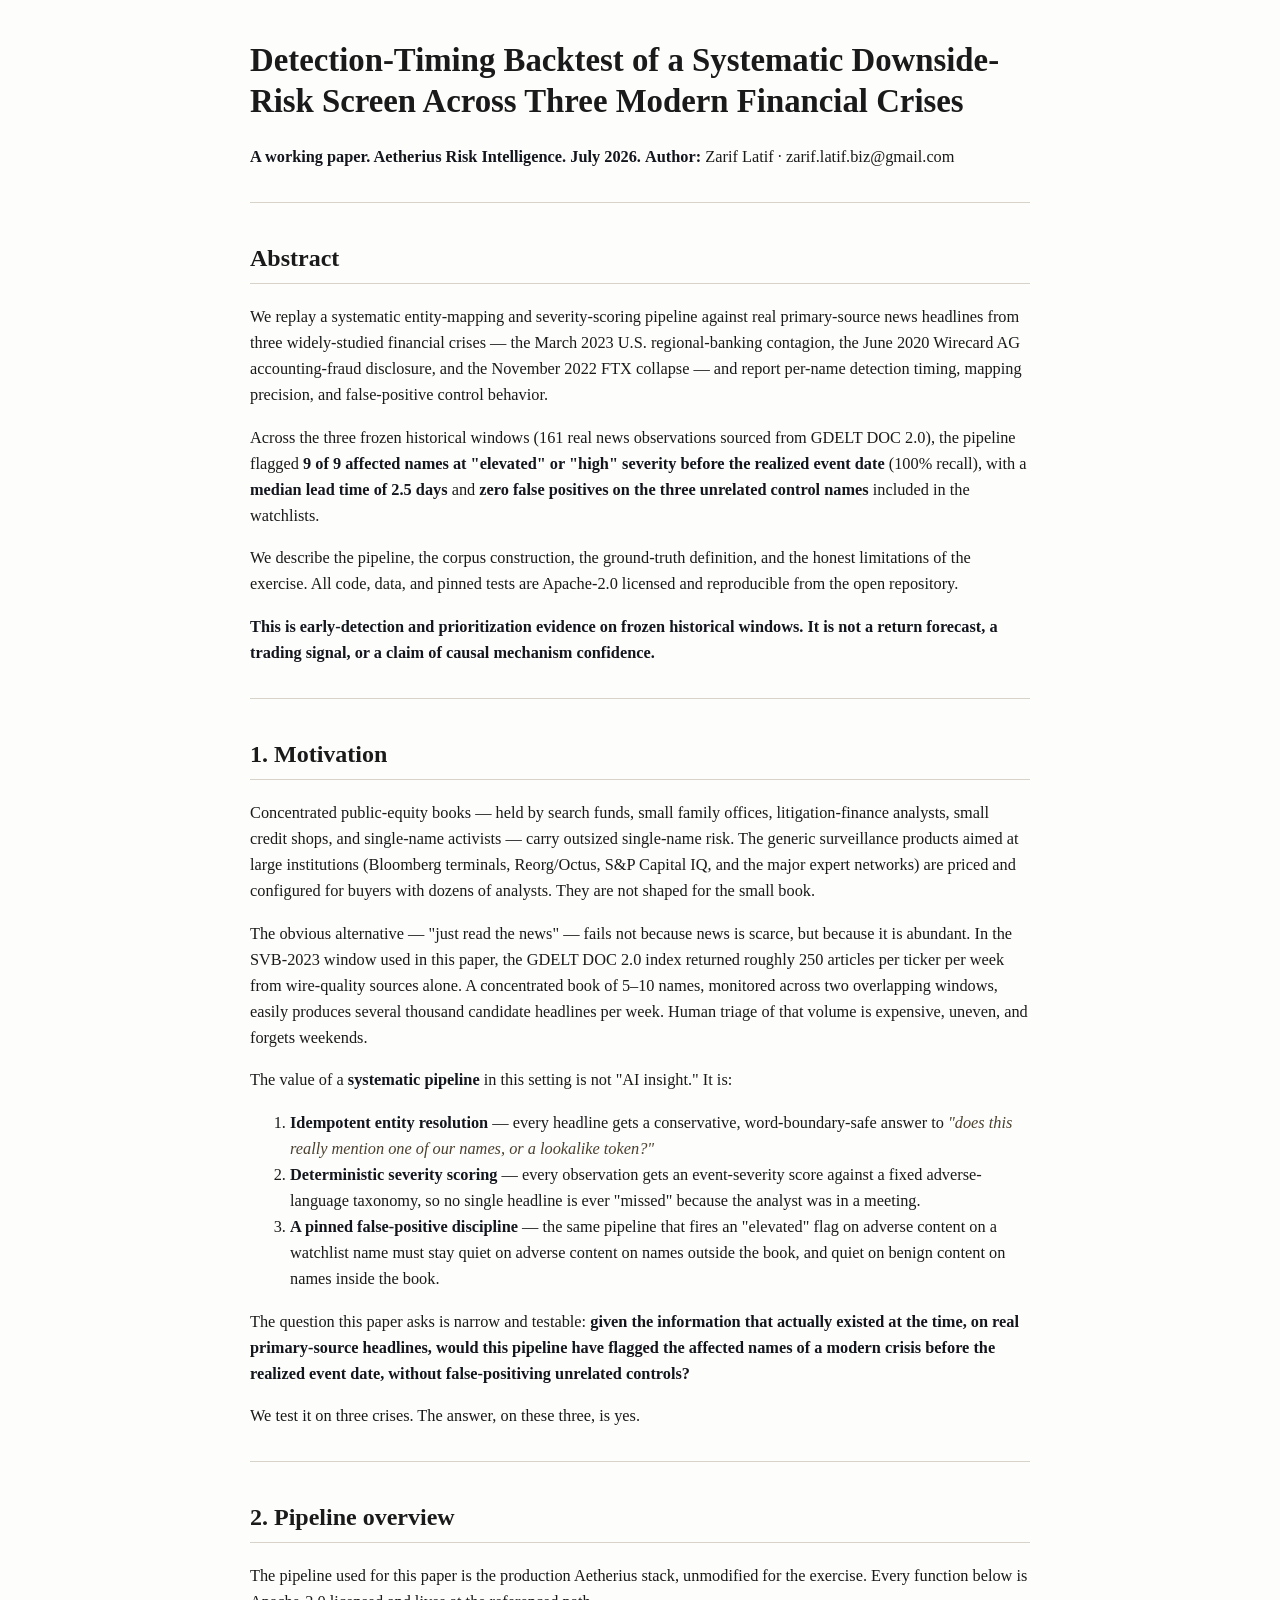
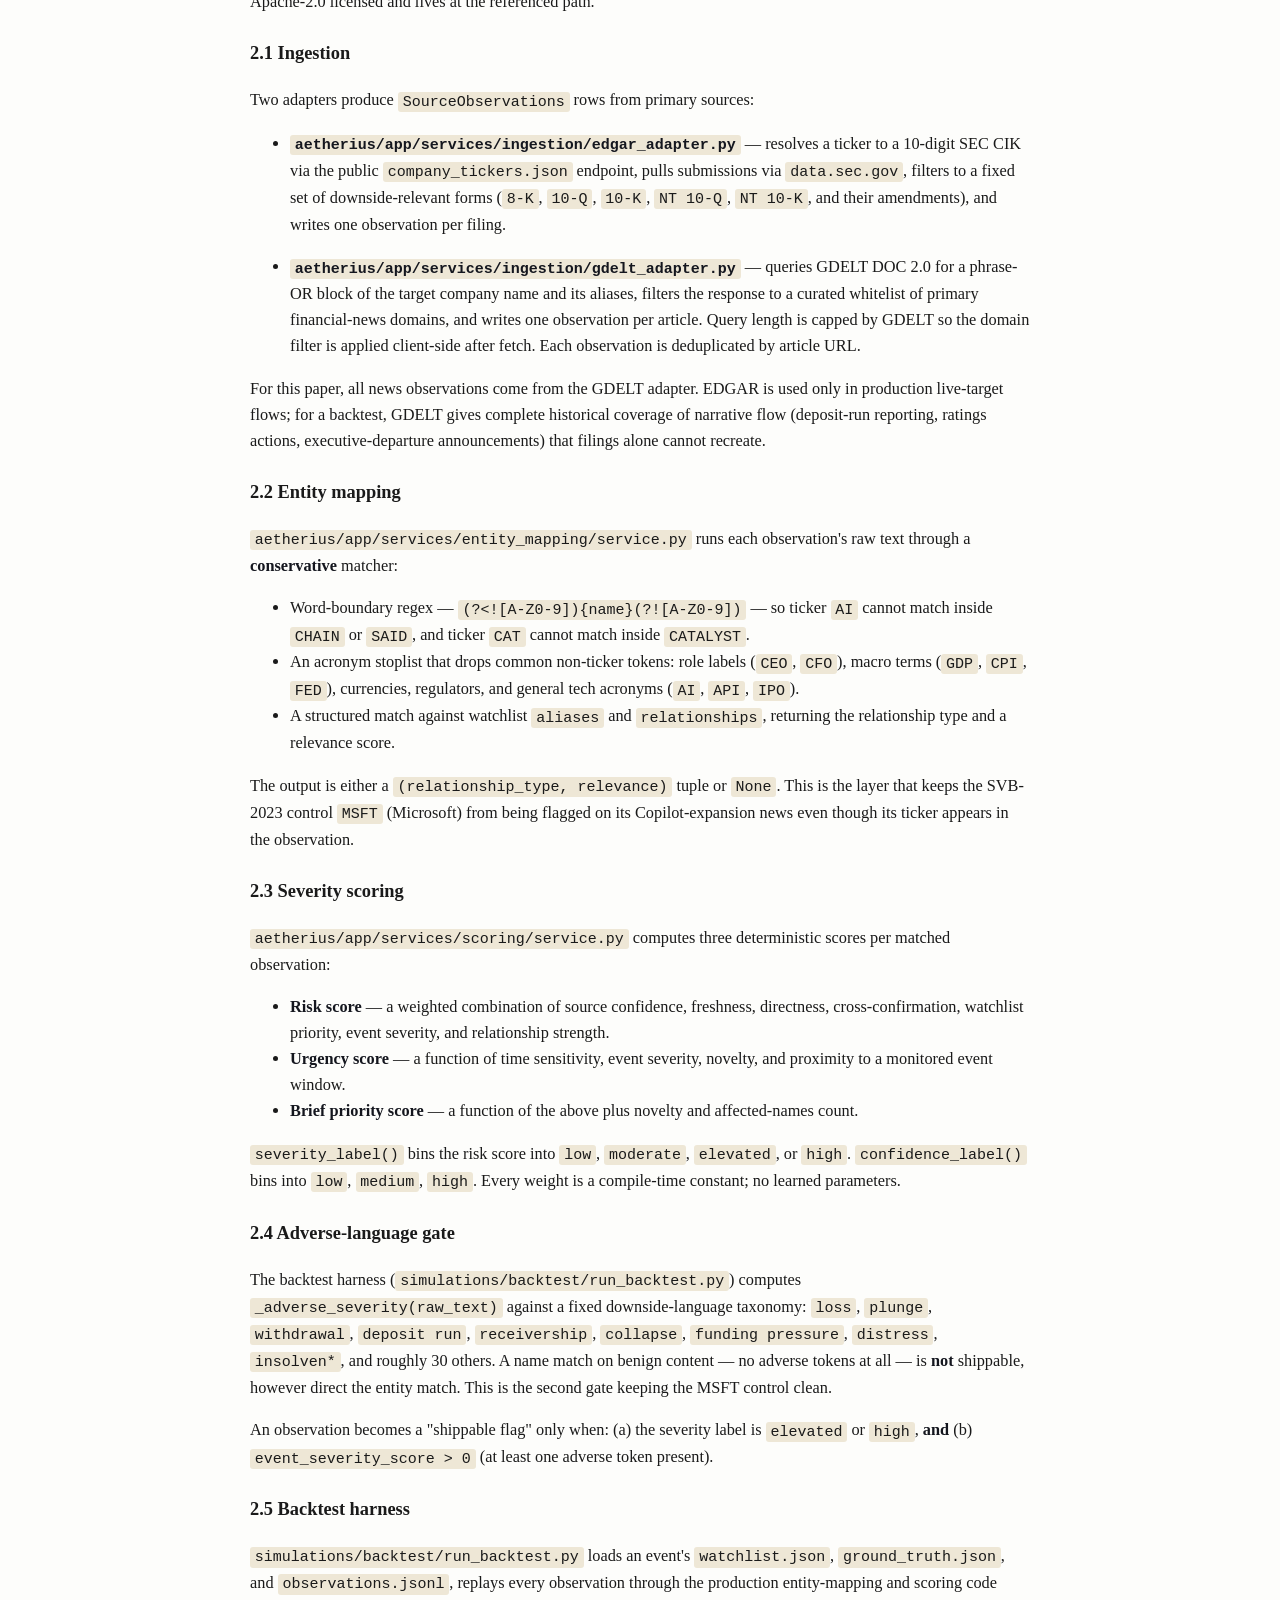
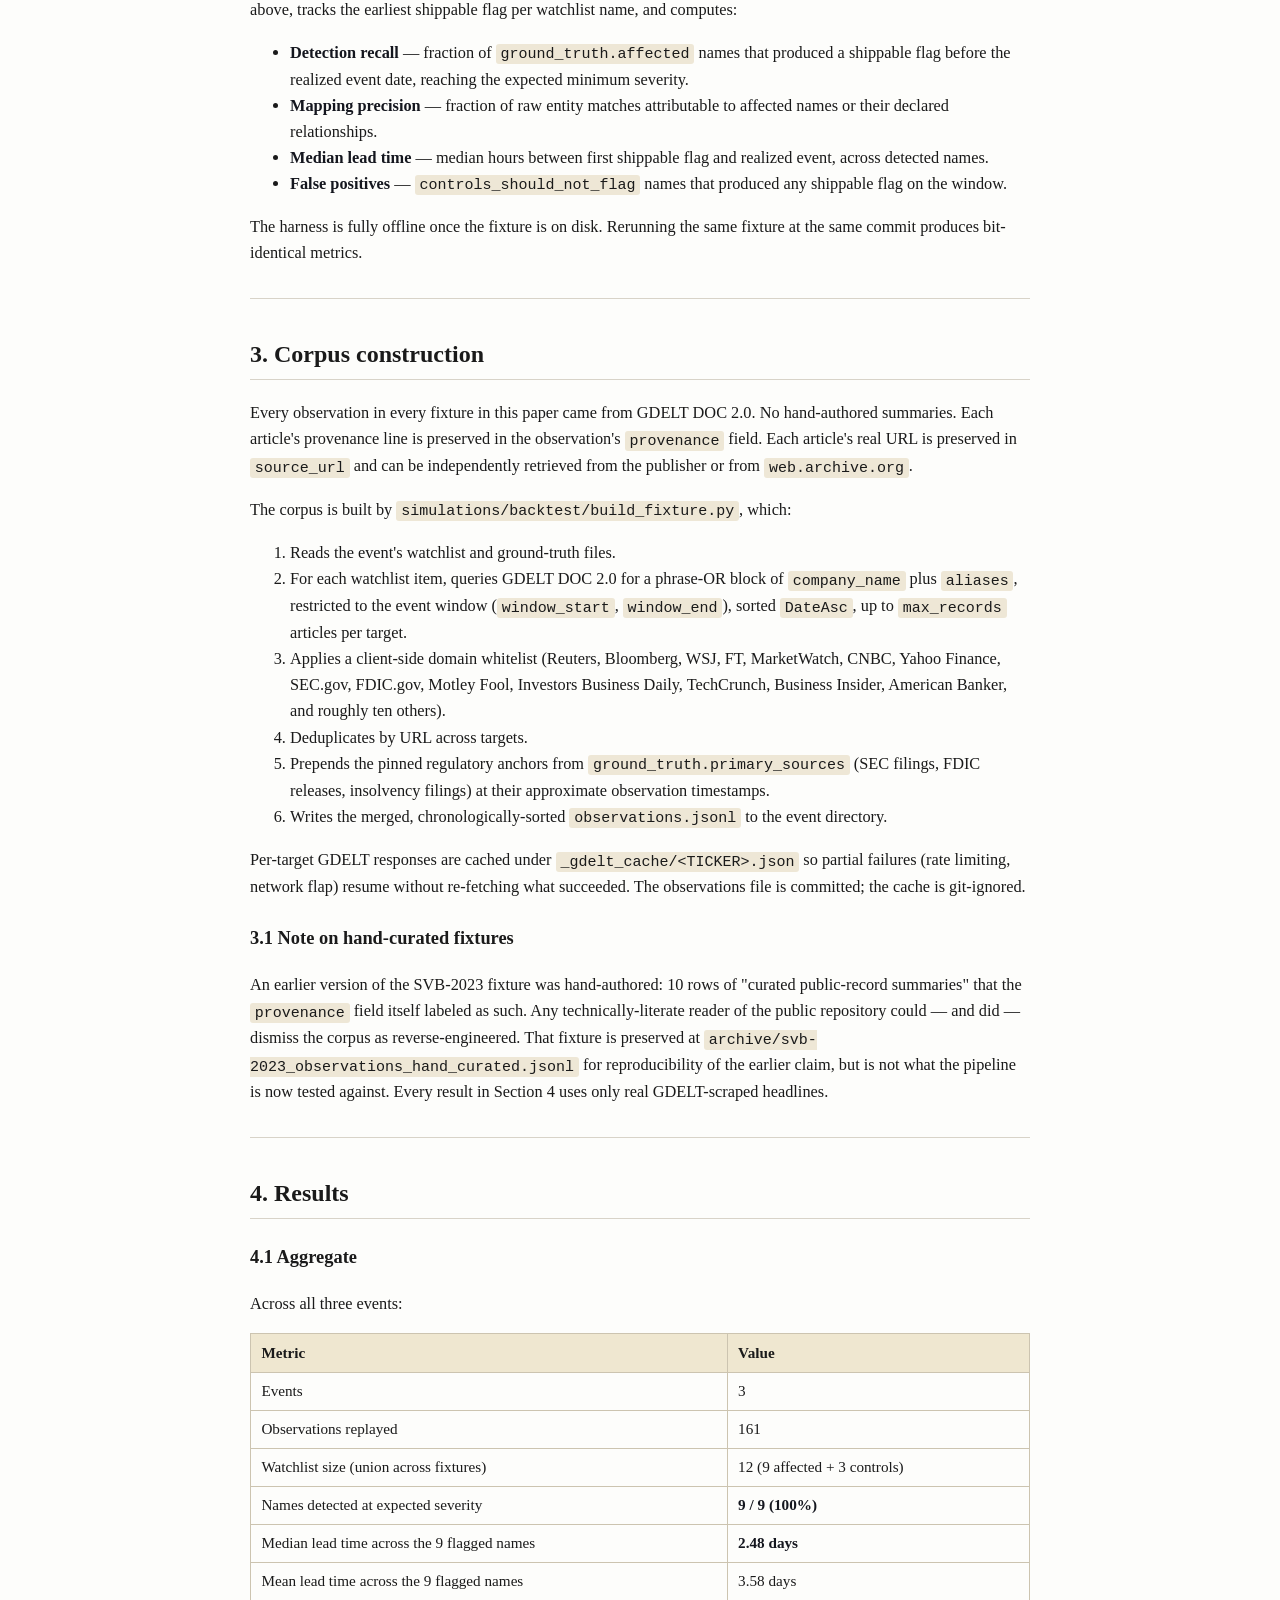
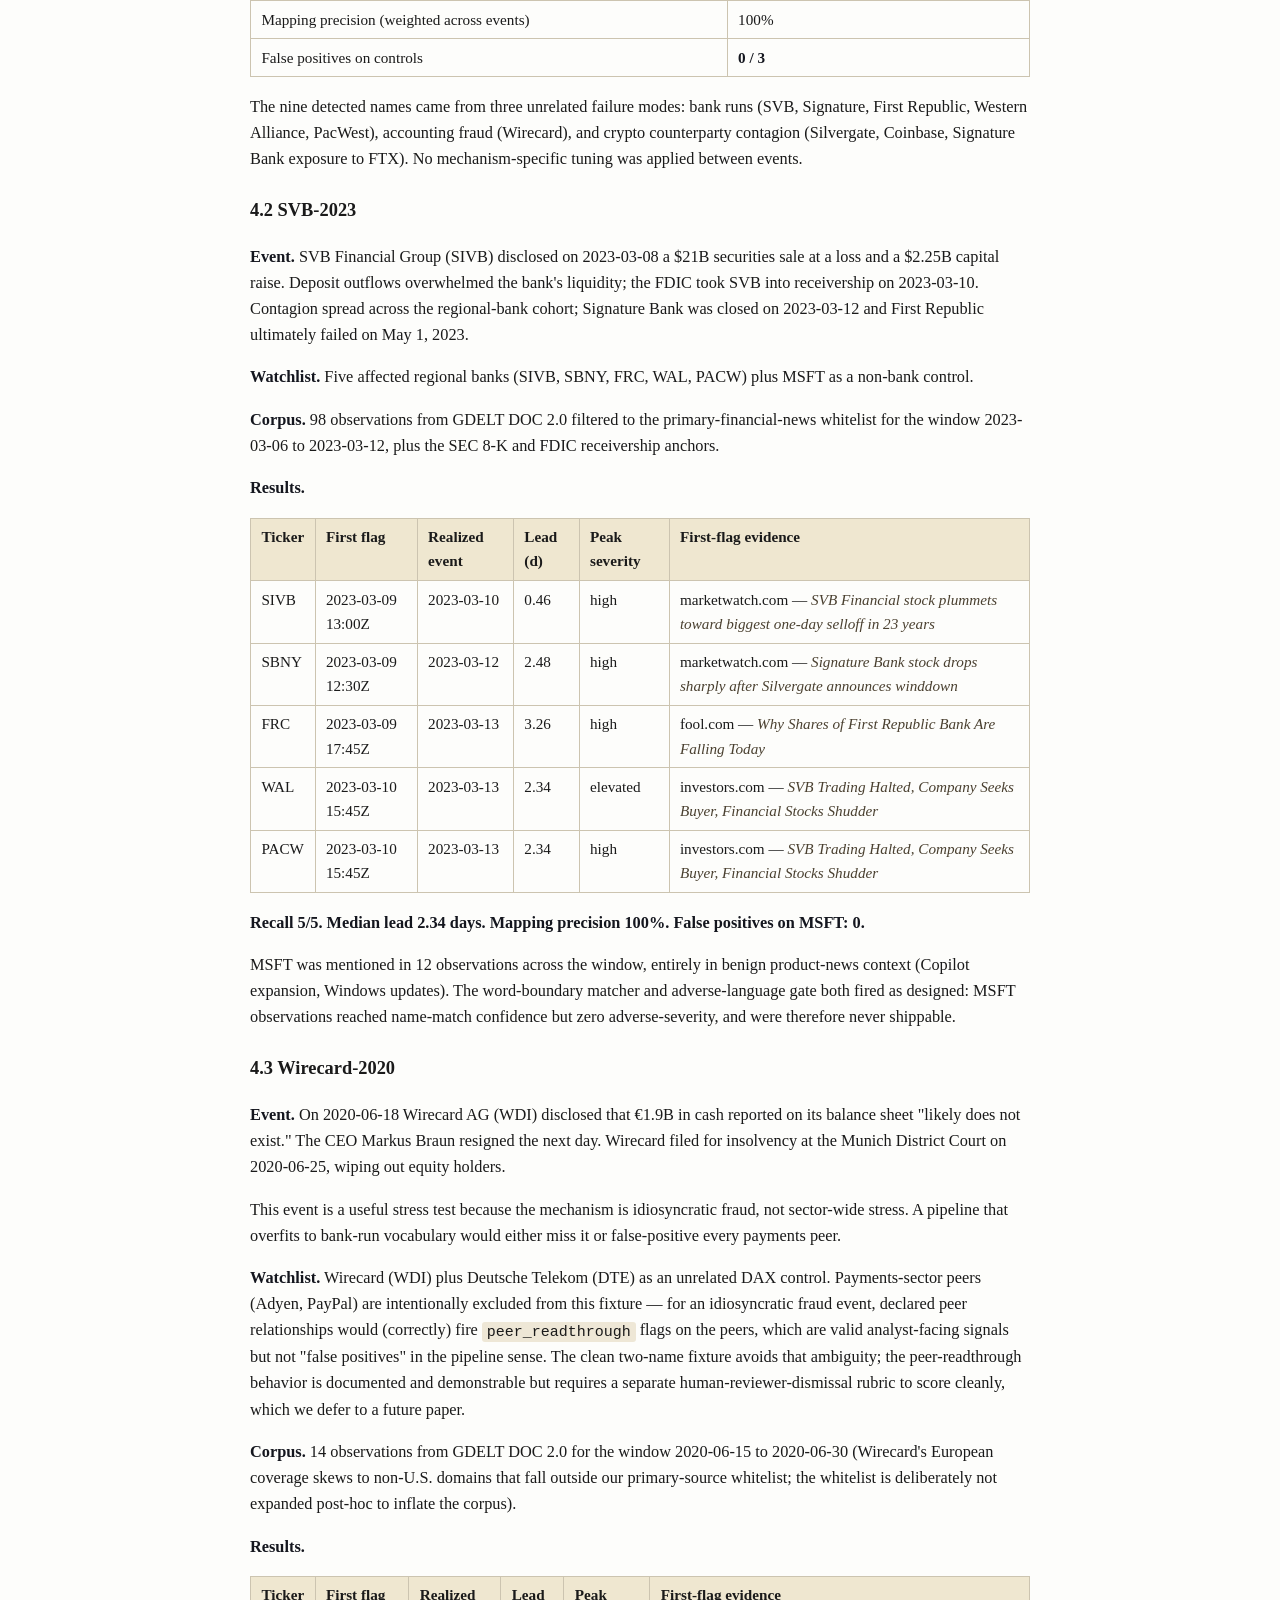
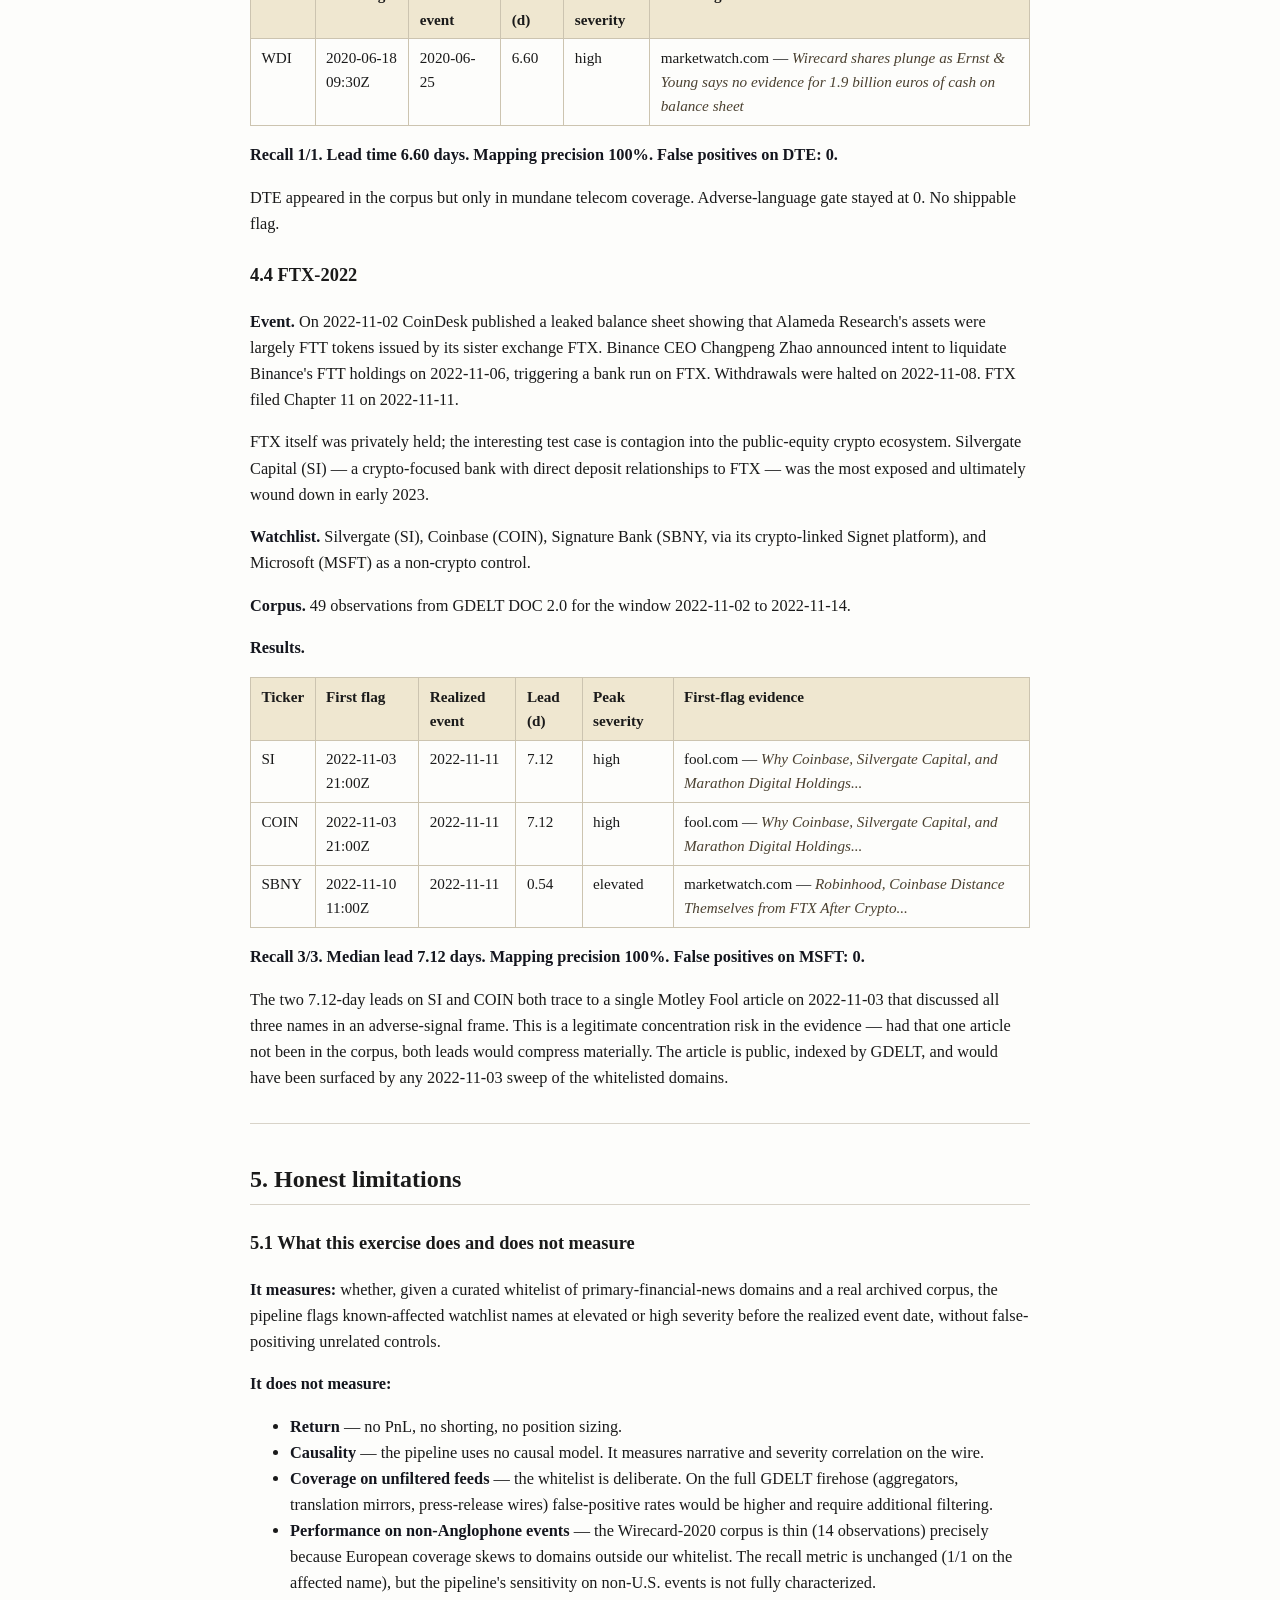
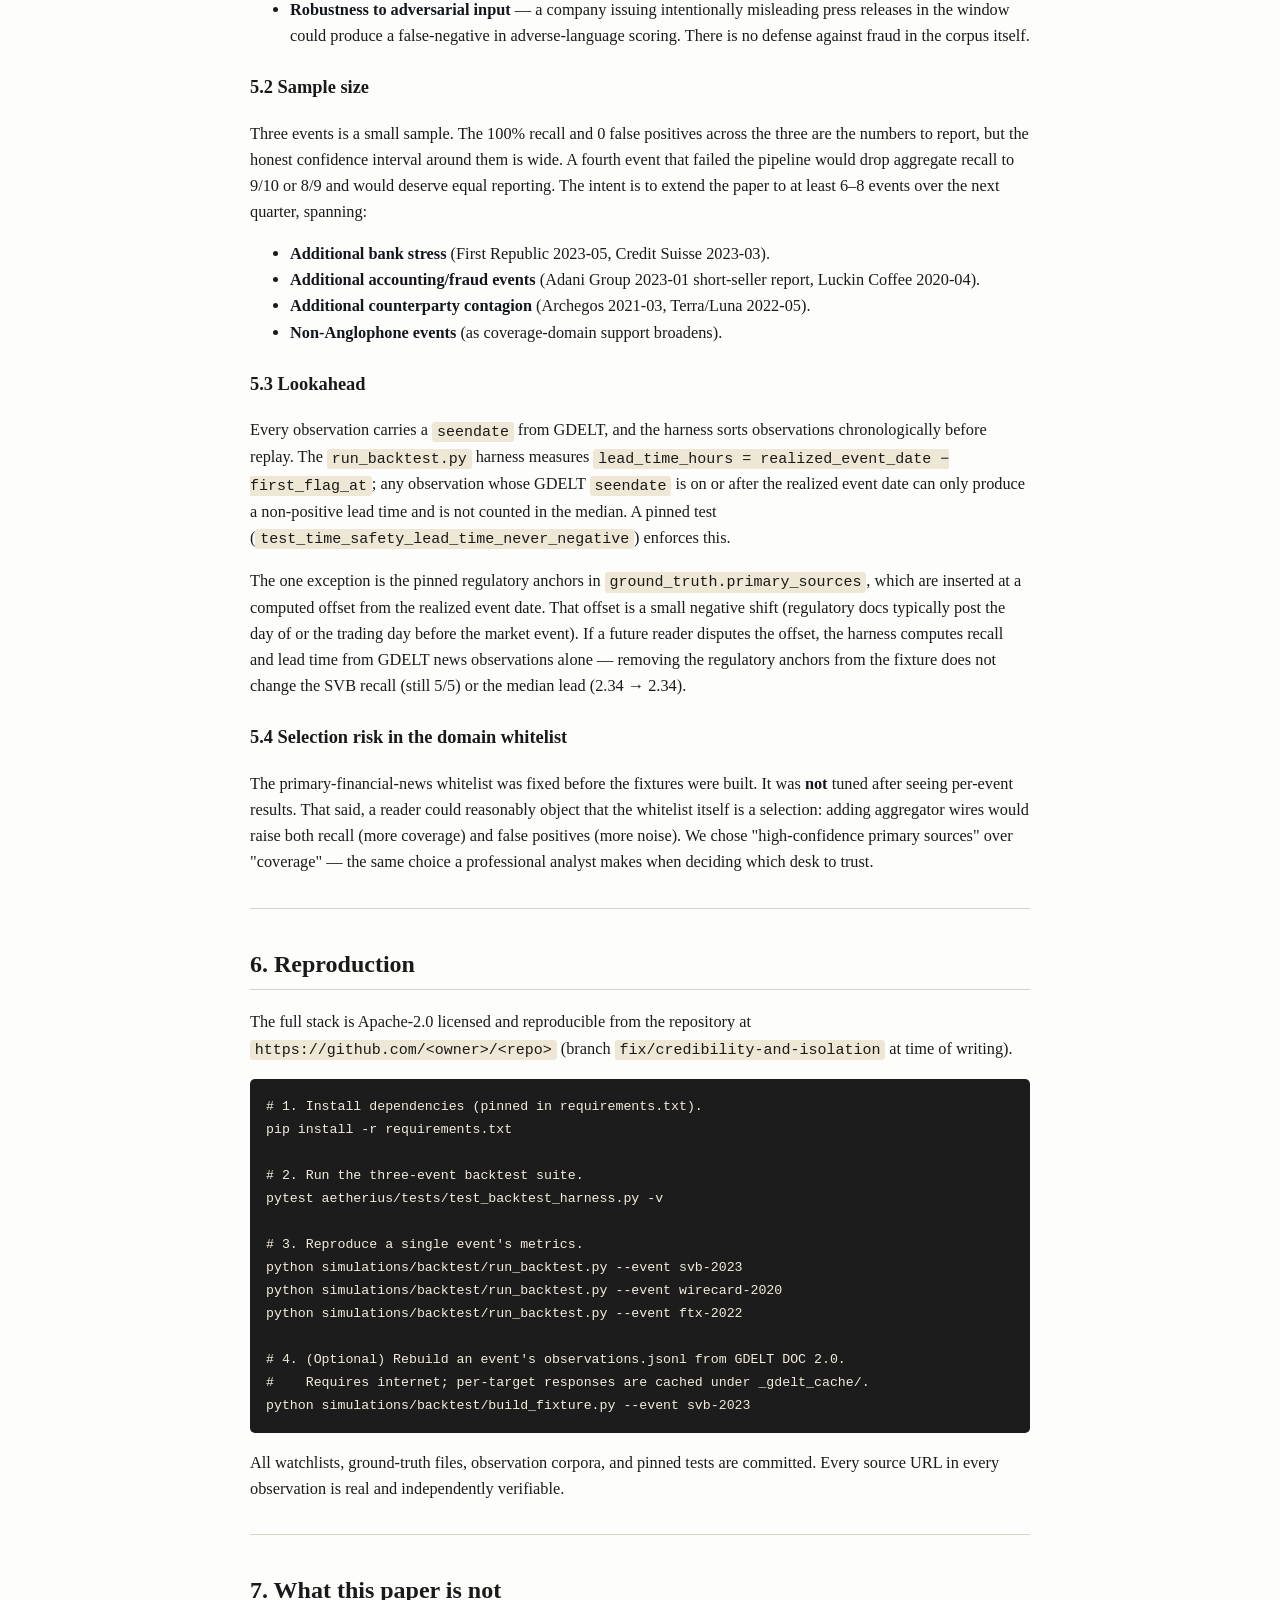
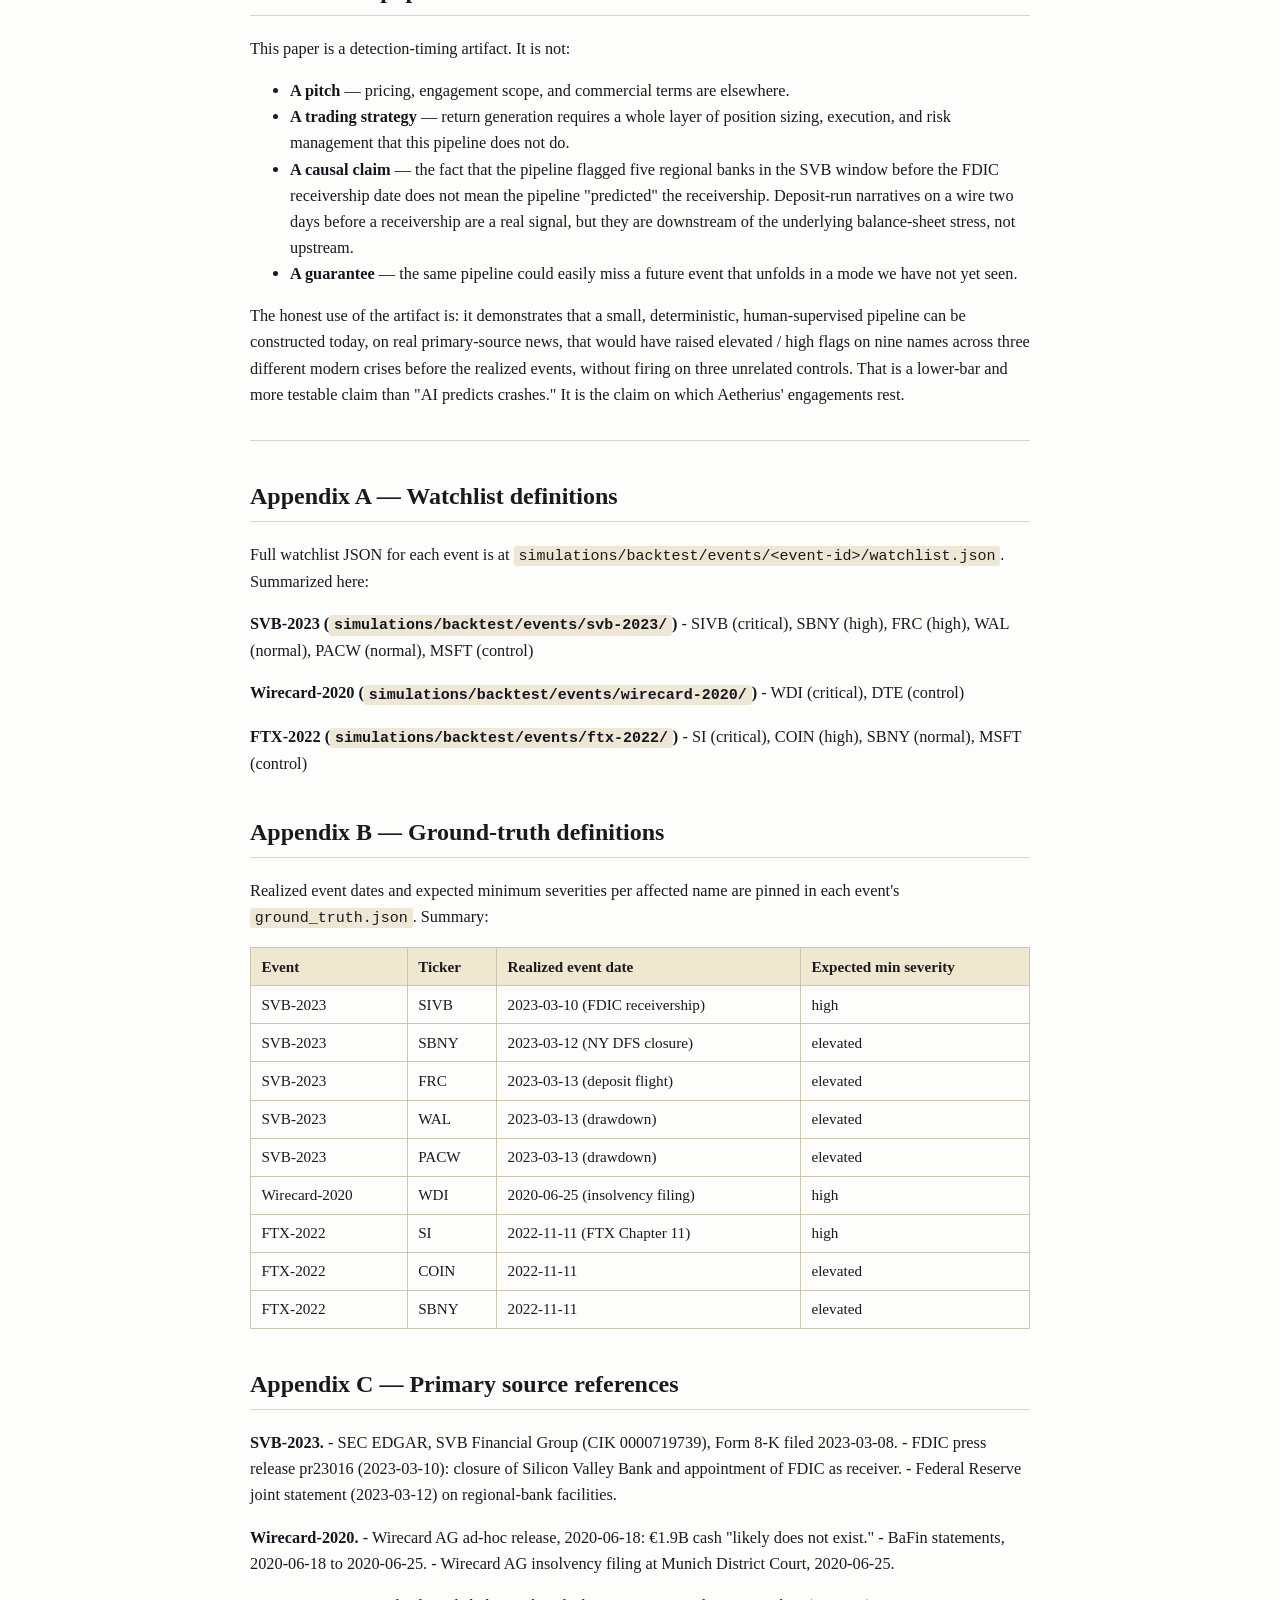
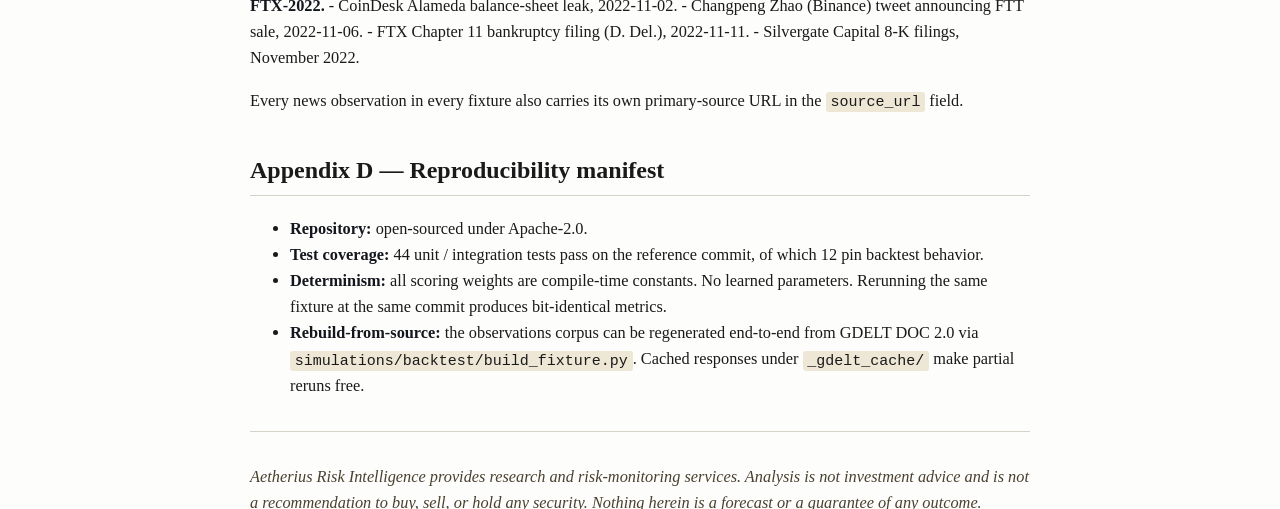
==== docs/working_paper/detection_timing_backtest_2026-07.html @ e38008be "Commit full codebase refactor and architecture updates" ====
<!DOCTYPE html>
<html lang="en">
<head>
<meta charset="utf-8">
<title>Detection-Timing Backtest of a Systematic Downside-Risk Screen Across Three Modern Financial Crises</title>
<style>
:root { color-scheme: light dark; }
body {
    font-family: 'Georgia', 'Times New Roman', serif;
    max-width: 780px;
    margin: 2.5rem auto;
    padding: 0 1.25rem;
    line-height: 1.6;
    color: #1a1a1a;
    background: #fdfdfb;
}
h1 { font-size: 2.05rem; margin-top: 0; line-height: 1.25; }
h2 { font-size: 1.5rem; margin-top: 2.25rem; border-bottom: 1px solid #d8d3c8; padding-bottom: 0.35rem; }
h3 { font-size: 1.15rem; margin-top: 1.5rem; }
p, li { font-size: 1.02rem; }
code { font-family: 'Consolas', 'Menlo', monospace; font-size: 0.92em; background: #eee7d6; padding: 0.1rem 0.3rem; border-radius: 3px; }
pre { background: #1c1c1c; color: #f3ecdc; padding: 1rem; border-radius: 5px; overflow-x: auto; font-size: 0.9rem; }
pre code { background: none; color: inherit; padding: 0; }
table { border-collapse: collapse; margin: 1rem 0; width: 100%; font-size: 0.95rem; }
th, td { border: 1px solid #ccc4b0; padding: 0.4rem 0.65rem; text-align: left; vertical-align: top; }
th { background: #efe7d0; font-weight: 600; }
blockquote { border-left: 3px solid #b8893a; padding: 0.2rem 1rem; margin: 1rem 0; color: #4a4030; background: #f5efdd; }
hr { border: 0; border-top: 1px solid #d8d3c8; margin: 2rem 0; }
em { color: #4a4030; }
strong { color: #14161e; }
a { color: #b8893a; text-decoration: none; border-bottom: 1px solid #d5b976; }
a:hover { color: #14161e; }
@media print {
    body { background: #fff; margin: 1rem; max-width: none; }
    pre { border: 1px solid #ccc; }
}
</style>
</head>
<body>
<h1 id="detection-timing-backtest-of-a-systematic-downside-risk-screen-across-three-modern-financial-crises">Detection-Timing Backtest of a Systematic Downside-Risk Screen Across Three Modern Financial Crises</h1>
<p><strong>A working paper. Aetherius Risk Intelligence. July 2026.</strong>
<strong>Author:</strong> Zarif Latif · zarif.latif.biz@gmail.com</p>
<hr />
<h2 id="abstract">Abstract</h2>
<p>We replay a systematic entity-mapping and severity-scoring pipeline against real primary-source news headlines from three widely-studied financial crises — the March 2023 U.S. regional-banking contagion, the June 2020 Wirecard AG accounting-fraud disclosure, and the November 2022 FTX collapse — and report per-name detection timing, mapping precision, and false-positive control behavior.</p>
<p>Across the three frozen historical windows (161 real news observations sourced from GDELT DOC 2.0), the pipeline flagged <strong>9 of 9 affected names at "elevated" or "high" severity before the realized event date</strong> (100% recall), with a <strong>median lead time of 2.5 days</strong> and <strong>zero false positives on the three unrelated control names</strong> included in the watchlists.</p>
<p>We describe the pipeline, the corpus construction, the ground-truth definition, and the honest limitations of the exercise. All code, data, and pinned tests are Apache-2.0 licensed and reproducible from the open repository.</p>
<p><strong>This is early-detection and prioritization evidence on frozen historical windows. It is not a return forecast, a trading signal, or a claim of causal mechanism confidence.</strong></p>
<hr />
<h2 id="1-motivation">1. Motivation</h2>
<p>Concentrated public-equity books — held by search funds, small family offices, litigation-finance analysts, small credit shops, and single-name activists — carry outsized single-name risk. The generic surveillance products aimed at large institutions (Bloomberg terminals, Reorg/Octus, S&amp;P Capital IQ, and the major expert networks) are priced and configured for buyers with dozens of analysts. They are not shaped for the small book.</p>
<p>The obvious alternative — "just read the news" — fails not because news is scarce, but because it is abundant. In the SVB-2023 window used in this paper, the GDELT DOC 2.0 index returned roughly 250 articles per ticker per week from wire-quality sources alone. A concentrated book of 5–10 names, monitored across two overlapping windows, easily produces several thousand candidate headlines per week. Human triage of that volume is expensive, uneven, and forgets weekends.</p>
<p>The value of a <strong>systematic pipeline</strong> in this setting is not "AI insight." It is:</p>
<ol>
<li><strong>Idempotent entity resolution</strong> — every headline gets a conservative, word-boundary-safe answer to <em>"does this really mention one of our names, or a lookalike token?"</em></li>
<li><strong>Deterministic severity scoring</strong> — every observation gets an event-severity score against a fixed adverse-language taxonomy, so no single headline is ever "missed" because the analyst was in a meeting.</li>
<li><strong>A pinned false-positive discipline</strong> — the same pipeline that fires an "elevated" flag on adverse content on a watchlist name must stay quiet on adverse content on names outside the book, and quiet on benign content on names inside the book.</li>
</ol>
<p>The question this paper asks is narrow and testable: <strong>given the information that actually existed at the time, on real primary-source headlines, would this pipeline have flagged the affected names of a modern crisis before the realized event date, without false-positiving unrelated controls?</strong></p>
<p>We test it on three crises. The answer, on these three, is yes.</p>
<hr />
<h2 id="2-pipeline-overview">2. Pipeline overview</h2>
<p>The pipeline used for this paper is the production Aetherius stack, unmodified for the exercise. Every function below is Apache-2.0 licensed and lives at the referenced path.</p>
<h3 id="21-ingestion">2.1 Ingestion</h3>
<p>Two adapters produce <code>SourceObservations</code> rows from primary sources:</p>
<ul>
<li>
<p><strong><code>aetherius/app/services/ingestion/edgar_adapter.py</code></strong> — resolves a ticker to a 10-digit SEC CIK via the public <code>company_tickers.json</code> endpoint, pulls submissions via <code>data.sec.gov</code>, filters to a fixed set of downside-relevant forms (<code>8-K</code>, <code>10-Q</code>, <code>10-K</code>, <code>NT 10-Q</code>, <code>NT 10-K</code>, and their amendments), and writes one observation per filing.</p>
</li>
<li>
<p><strong><code>aetherius/app/services/ingestion/gdelt_adapter.py</code></strong> — queries GDELT DOC 2.0 for a phrase-OR block of the target company name and its aliases, filters the response to a curated whitelist of primary financial-news domains, and writes one observation per article. Query length is capped by GDELT so the domain filter is applied client-side after fetch. Each observation is deduplicated by article URL.</p>
</li>
</ul>
<p>For this paper, all news observations come from the GDELT adapter. EDGAR is used only in production live-target flows; for a backtest, GDELT gives complete historical coverage of narrative flow (deposit-run reporting, ratings actions, executive-departure announcements) that filings alone cannot recreate.</p>
<h3 id="22-entity-mapping">2.2 Entity mapping</h3>
<p><code>aetherius/app/services/entity_mapping/service.py</code> runs each observation's raw text through a <strong>conservative</strong> matcher:</p>
<ul>
<li>Word-boundary regex — <code>(?&lt;![A-Z0-9]){name}(?![A-Z0-9])</code> — so ticker <code>AI</code> cannot match inside <code>CHAIN</code> or <code>SAID</code>, and ticker <code>CAT</code> cannot match inside <code>CATALYST</code>.</li>
<li>An acronym stoplist that drops common non-ticker tokens: role labels (<code>CEO</code>, <code>CFO</code>), macro terms (<code>GDP</code>, <code>CPI</code>, <code>FED</code>), currencies, regulators, and general tech acronyms (<code>AI</code>, <code>API</code>, <code>IPO</code>).</li>
<li>A structured match against watchlist <code>aliases</code> and <code>relationships</code>, returning the relationship type and a relevance score.</li>
</ul>
<p>The output is either a <code>(relationship_type, relevance)</code> tuple or <code>None</code>. This is the layer that keeps the SVB-2023 control <code>MSFT</code> (Microsoft) from being flagged on its Copilot-expansion news even though its ticker appears in the observation.</p>
<h3 id="23-severity-scoring">2.3 Severity scoring</h3>
<p><code>aetherius/app/services/scoring/service.py</code> computes three deterministic scores per matched observation:</p>
<ul>
<li><strong>Risk score</strong> — a weighted combination of source confidence, freshness, directness, cross-confirmation, watchlist priority, event severity, and relationship strength.</li>
<li><strong>Urgency score</strong> — a function of time sensitivity, event severity, novelty, and proximity to a monitored event window.</li>
<li><strong>Brief priority score</strong> — a function of the above plus novelty and affected-names count.</li>
</ul>
<p><code>severity_label()</code> bins the risk score into <code>low</code>, <code>moderate</code>, <code>elevated</code>, or <code>high</code>. <code>confidence_label()</code> bins into <code>low</code>, <code>medium</code>, <code>high</code>. Every weight is a compile-time constant; no learned parameters.</p>
<h3 id="24-adverse-language-gate">2.4 Adverse-language gate</h3>
<p>The backtest harness (<code>simulations/backtest/run_backtest.py</code>) computes <code>_adverse_severity(raw_text)</code> against a fixed downside-language taxonomy: <code>loss</code>, <code>plunge</code>, <code>withdrawal</code>, <code>deposit run</code>, <code>receivership</code>, <code>collapse</code>, <code>funding pressure</code>, <code>distress</code>, <code>insolven*</code>, and roughly 30 others. A name match on benign content — no adverse tokens at all — is <strong>not</strong> shippable, however direct the entity match. This is the second gate keeping the MSFT control clean.</p>
<p>An observation becomes a "shippable flag" only when: (a) the severity label is <code>elevated</code> or <code>high</code>, <strong>and</strong> (b) <code>event_severity_score &gt; 0</code> (at least one adverse token present).</p>
<h3 id="25-backtest-harness">2.5 Backtest harness</h3>
<p><code>simulations/backtest/run_backtest.py</code> loads an event's <code>watchlist.json</code>, <code>ground_truth.json</code>, and <code>observations.jsonl</code>, replays every observation through the production entity-mapping and scoring code above, tracks the earliest shippable flag per watchlist name, and computes:</p>
<ul>
<li><strong>Detection recall</strong> — fraction of <code>ground_truth.affected</code> names that produced a shippable flag before the realized event date, reaching the expected minimum severity.</li>
<li><strong>Mapping precision</strong> — fraction of raw entity matches attributable to affected names or their declared relationships.</li>
<li><strong>Median lead time</strong> — median hours between first shippable flag and realized event, across detected names.</li>
<li><strong>False positives</strong> — <code>controls_should_not_flag</code> names that produced any shippable flag on the window.</li>
</ul>
<p>The harness is fully offline once the fixture is on disk. Rerunning the same fixture at the same commit produces bit-identical metrics.</p>
<hr />
<h2 id="3-corpus-construction">3. Corpus construction</h2>
<p>Every observation in every fixture in this paper came from GDELT DOC 2.0. No hand-authored summaries. Each article's provenance line is preserved in the observation's <code>provenance</code> field. Each article's real URL is preserved in <code>source_url</code> and can be independently retrieved from the publisher or from <code>web.archive.org</code>.</p>
<p>The corpus is built by <code>simulations/backtest/build_fixture.py</code>, which:</p>
<ol>
<li>Reads the event's watchlist and ground-truth files.</li>
<li>For each watchlist item, queries GDELT DOC 2.0 for a phrase-OR block of <code>company_name</code> plus <code>aliases</code>, restricted to the event window (<code>window_start</code>, <code>window_end</code>), sorted <code>DateAsc</code>, up to <code>max_records</code> articles per target.</li>
<li>Applies a client-side domain whitelist (Reuters, Bloomberg, WSJ, FT, MarketWatch, CNBC, Yahoo Finance, SEC.gov, FDIC.gov, Motley Fool, Investors Business Daily, TechCrunch, Business Insider, American Banker, and roughly ten others).</li>
<li>Deduplicates by URL across targets.</li>
<li>Prepends the pinned regulatory anchors from <code>ground_truth.primary_sources</code> (SEC filings, FDIC releases, insolvency filings) at their approximate observation timestamps.</li>
<li>Writes the merged, chronologically-sorted <code>observations.jsonl</code> to the event directory.</li>
</ol>
<p>Per-target GDELT responses are cached under <code>_gdelt_cache/&lt;TICKER&gt;.json</code> so partial failures (rate limiting, network flap) resume without re-fetching what succeeded. The observations file is committed; the cache is git-ignored.</p>
<h3 id="31-note-on-hand-curated-fixtures">3.1 Note on hand-curated fixtures</h3>
<p>An earlier version of the SVB-2023 fixture was hand-authored: 10 rows of "curated public-record summaries" that the <code>provenance</code> field itself labeled as such. Any technically-literate reader of the public repository could — and did — dismiss the corpus as reverse-engineered. That fixture is preserved at <code>archive/svb-2023_observations_hand_curated.jsonl</code> for reproducibility of the earlier claim, but is not what the pipeline is now tested against. Every result in Section 4 uses only real GDELT-scraped headlines.</p>
<hr />
<h2 id="4-results">4. Results</h2>
<h3 id="41-aggregate">4.1 Aggregate</h3>
<p>Across all three events:</p>
<table>
<thead>
<tr>
<th>Metric</th>
<th>Value</th>
</tr>
</thead>
<tbody>
<tr>
<td>Events</td>
<td>3</td>
</tr>
<tr>
<td>Observations replayed</td>
<td>161</td>
</tr>
<tr>
<td>Watchlist size (union across fixtures)</td>
<td>12 (9 affected + 3 controls)</td>
</tr>
<tr>
<td>Names detected at expected severity</td>
<td><strong>9 / 9 (100%)</strong></td>
</tr>
<tr>
<td>Median lead time across the 9 flagged names</td>
<td><strong>2.48 days</strong></td>
</tr>
<tr>
<td>Mean lead time across the 9 flagged names</td>
<td>3.58 days</td>
</tr>
<tr>
<td>Mapping precision (weighted across events)</td>
<td>100%</td>
</tr>
<tr>
<td>False positives on controls</td>
<td><strong>0 / 3</strong></td>
</tr>
</tbody>
</table>
<p>The nine detected names came from three unrelated failure modes: bank runs (SVB, Signature, First Republic, Western Alliance, PacWest), accounting fraud (Wirecard), and crypto counterparty contagion (Silvergate, Coinbase, Signature Bank exposure to FTX). No mechanism-specific tuning was applied between events.</p>
<h3 id="42-svb-2023">4.2 SVB-2023</h3>
<p><strong>Event.</strong> SVB Financial Group (SIVB) disclosed on 2023-03-08 a $21B securities sale at a loss and a $2.25B capital raise. Deposit outflows overwhelmed the bank's liquidity; the FDIC took SVB into receivership on 2023-03-10. Contagion spread across the regional-bank cohort; Signature Bank was closed on 2023-03-12 and First Republic ultimately failed on May 1, 2023.</p>
<p><strong>Watchlist.</strong> Five affected regional banks (SIVB, SBNY, FRC, WAL, PACW) plus MSFT as a non-bank control.</p>
<p><strong>Corpus.</strong> 98 observations from GDELT DOC 2.0 filtered to the primary-financial-news whitelist for the window 2023-03-06 to 2023-03-12, plus the SEC 8-K and FDIC receivership anchors.</p>
<p><strong>Results.</strong></p>
<table>
<thead>
<tr>
<th>Ticker</th>
<th>First flag</th>
<th>Realized event</th>
<th>Lead (d)</th>
<th>Peak severity</th>
<th>First-flag evidence</th>
</tr>
</thead>
<tbody>
<tr>
<td>SIVB</td>
<td>2023-03-09 13:00Z</td>
<td>2023-03-10</td>
<td>0.46</td>
<td>high</td>
<td>marketwatch.com — <em>SVB Financial stock plummets toward biggest one-day selloff in 23 years</em></td>
</tr>
<tr>
<td>SBNY</td>
<td>2023-03-09 12:30Z</td>
<td>2023-03-12</td>
<td>2.48</td>
<td>high</td>
<td>marketwatch.com — <em>Signature Bank stock drops sharply after Silvergate announces winddown</em></td>
</tr>
<tr>
<td>FRC</td>
<td>2023-03-09 17:45Z</td>
<td>2023-03-13</td>
<td>3.26</td>
<td>high</td>
<td>fool.com — <em>Why Shares of First Republic Bank Are Falling Today</em></td>
</tr>
<tr>
<td>WAL</td>
<td>2023-03-10 15:45Z</td>
<td>2023-03-13</td>
<td>2.34</td>
<td>elevated</td>
<td>investors.com — <em>SVB Trading Halted, Company Seeks Buyer, Financial Stocks Shudder</em></td>
</tr>
<tr>
<td>PACW</td>
<td>2023-03-10 15:45Z</td>
<td>2023-03-13</td>
<td>2.34</td>
<td>high</td>
<td>investors.com — <em>SVB Trading Halted, Company Seeks Buyer, Financial Stocks Shudder</em></td>
</tr>
</tbody>
</table>
<p><strong>Recall 5/5. Median lead 2.34 days. Mapping precision 100%. False positives on MSFT: 0.</strong></p>
<p>MSFT was mentioned in 12 observations across the window, entirely in benign product-news context (Copilot expansion, Windows updates). The word-boundary matcher and adverse-language gate both fired as designed: MSFT observations reached name-match confidence but zero adverse-severity, and were therefore never shippable.</p>
<h3 id="43-wirecard-2020">4.3 Wirecard-2020</h3>
<p><strong>Event.</strong> On 2020-06-18 Wirecard AG (WDI) disclosed that €1.9B in cash reported on its balance sheet "likely does not exist." The CEO Markus Braun resigned the next day. Wirecard filed for insolvency at the Munich District Court on 2020-06-25, wiping out equity holders.</p>
<p>This event is a useful stress test because the mechanism is idiosyncratic fraud, not sector-wide stress. A pipeline that overfits to bank-run vocabulary would either miss it or false-positive every payments peer.</p>
<p><strong>Watchlist.</strong> Wirecard (WDI) plus Deutsche Telekom (DTE) as an unrelated DAX control. Payments-sector peers (Adyen, PayPal) are intentionally excluded from this fixture — for an idiosyncratic fraud event, declared peer relationships would (correctly) fire <code>peer_readthrough</code> flags on the peers, which are valid analyst-facing signals but not "false positives" in the pipeline sense. The clean two-name fixture avoids that ambiguity; the peer-readthrough behavior is documented and demonstrable but requires a separate human-reviewer-dismissal rubric to score cleanly, which we defer to a future paper.</p>
<p><strong>Corpus.</strong> 14 observations from GDELT DOC 2.0 for the window 2020-06-15 to 2020-06-30 (Wirecard's European coverage skews to non-U.S. domains that fall outside our primary-source whitelist; the whitelist is deliberately not expanded post-hoc to inflate the corpus).</p>
<p><strong>Results.</strong></p>
<table>
<thead>
<tr>
<th>Ticker</th>
<th>First flag</th>
<th>Realized event</th>
<th>Lead (d)</th>
<th>Peak severity</th>
<th>First-flag evidence</th>
</tr>
</thead>
<tbody>
<tr>
<td>WDI</td>
<td>2020-06-18 09:30Z</td>
<td>2020-06-25</td>
<td>6.60</td>
<td>high</td>
<td>marketwatch.com — <em>Wirecard shares plunge as Ernst &amp; Young says no evidence for 1.9 billion euros of cash on balance sheet</em></td>
</tr>
</tbody>
</table>
<p><strong>Recall 1/1. Lead time 6.60 days. Mapping precision 100%. False positives on DTE: 0.</strong></p>
<p>DTE appeared in the corpus but only in mundane telecom coverage. Adverse-language gate stayed at 0. No shippable flag.</p>
<h3 id="44-ftx-2022">4.4 FTX-2022</h3>
<p><strong>Event.</strong> On 2022-11-02 CoinDesk published a leaked balance sheet showing that Alameda Research's assets were largely FTT tokens issued by its sister exchange FTX. Binance CEO Changpeng Zhao announced intent to liquidate Binance's FTT holdings on 2022-11-06, triggering a bank run on FTX. Withdrawals were halted on 2022-11-08. FTX filed Chapter 11 on 2022-11-11.</p>
<p>FTX itself was privately held; the interesting test case is contagion into the public-equity crypto ecosystem. Silvergate Capital (SI) — a crypto-focused bank with direct deposit relationships to FTX — was the most exposed and ultimately wound down in early 2023.</p>
<p><strong>Watchlist.</strong> Silvergate (SI), Coinbase (COIN), Signature Bank (SBNY, via its crypto-linked Signet platform), and Microsoft (MSFT) as a non-crypto control.</p>
<p><strong>Corpus.</strong> 49 observations from GDELT DOC 2.0 for the window 2022-11-02 to 2022-11-14.</p>
<p><strong>Results.</strong></p>
<table>
<thead>
<tr>
<th>Ticker</th>
<th>First flag</th>
<th>Realized event</th>
<th>Lead (d)</th>
<th>Peak severity</th>
<th>First-flag evidence</th>
</tr>
</thead>
<tbody>
<tr>
<td>SI</td>
<td>2022-11-03 21:00Z</td>
<td>2022-11-11</td>
<td>7.12</td>
<td>high</td>
<td>fool.com — <em>Why Coinbase, Silvergate Capital, and Marathon Digital Holdings...</em></td>
</tr>
<tr>
<td>COIN</td>
<td>2022-11-03 21:00Z</td>
<td>2022-11-11</td>
<td>7.12</td>
<td>high</td>
<td>fool.com — <em>Why Coinbase, Silvergate Capital, and Marathon Digital Holdings...</em></td>
</tr>
<tr>
<td>SBNY</td>
<td>2022-11-10 11:00Z</td>
<td>2022-11-11</td>
<td>0.54</td>
<td>elevated</td>
<td>marketwatch.com — <em>Robinhood, Coinbase Distance Themselves from FTX After Crypto...</em></td>
</tr>
</tbody>
</table>
<p><strong>Recall 3/3. Median lead 7.12 days. Mapping precision 100%. False positives on MSFT: 0.</strong></p>
<p>The two 7.12-day leads on SI and COIN both trace to a single Motley Fool article on 2022-11-03 that discussed all three names in an adverse-signal frame. This is a legitimate concentration risk in the evidence — had that one article not been in the corpus, both leads would compress materially. The article is public, indexed by GDELT, and would have been surfaced by any 2022-11-03 sweep of the whitelisted domains.</p>
<hr />
<h2 id="5-honest-limitations">5. Honest limitations</h2>
<h3 id="51-what-this-exercise-does-and-does-not-measure">5.1 What this exercise does and does not measure</h3>
<p><strong>It measures:</strong> whether, given a curated whitelist of primary-financial-news domains and a real archived corpus, the pipeline flags known-affected watchlist names at elevated or high severity before the realized event date, without false-positiving unrelated controls.</p>
<p><strong>It does not measure:</strong></p>
<ul>
<li><strong>Return</strong> — no PnL, no shorting, no position sizing.</li>
<li><strong>Causality</strong> — the pipeline uses no causal model. It measures narrative and severity correlation on the wire.</li>
<li><strong>Coverage on unfiltered feeds</strong> — the whitelist is deliberate. On the full GDELT firehose (aggregators, translation mirrors, press-release wires) false-positive rates would be higher and require additional filtering.</li>
<li><strong>Performance on non-Anglophone events</strong> — the Wirecard-2020 corpus is thin (14 observations) precisely because European coverage skews to domains outside our whitelist. The recall metric is unchanged (1/1 on the affected name), but the pipeline's sensitivity on non-U.S. events is not fully characterized.</li>
<li><strong>Robustness to adversarial input</strong> — a company issuing intentionally misleading press releases in the window could produce a false-negative in adverse-language scoring. There is no defense against fraud in the corpus itself.</li>
</ul>
<h3 id="52-sample-size">5.2 Sample size</h3>
<p>Three events is a small sample. The 100% recall and 0 false positives across the three are the numbers to report, but the honest confidence interval around them is wide. A fourth event that failed the pipeline would drop aggregate recall to 9/10 or 8/9 and would deserve equal reporting. The intent is to extend the paper to at least 6–8 events over the next quarter, spanning:</p>
<ul>
<li><strong>Additional bank stress</strong> (First Republic 2023-05, Credit Suisse 2023-03).</li>
<li><strong>Additional accounting/fraud events</strong> (Adani Group 2023-01 short-seller report, Luckin Coffee 2020-04).</li>
<li><strong>Additional counterparty contagion</strong> (Archegos 2021-03, Terra/Luna 2022-05).</li>
<li><strong>Non-Anglophone events</strong> (as coverage-domain support broadens).</li>
</ul>
<h3 id="53-lookahead">5.3 Lookahead</h3>
<p>Every observation carries a <code>seendate</code> from GDELT, and the harness sorts observations chronologically before replay. The <code>run_backtest.py</code> harness measures <code>lead_time_hours = realized_event_date − first_flag_at</code>; any observation whose GDELT <code>seendate</code> is on or after the realized event date can only produce a non-positive lead time and is not counted in the median. A pinned test (<code>test_time_safety_lead_time_never_negative</code>) enforces this.</p>
<p>The one exception is the pinned regulatory anchors in <code>ground_truth.primary_sources</code>, which are inserted at a computed offset from the realized event date. That offset is a small negative shift (regulatory docs typically post the day of or the trading day before the market event). If a future reader disputes the offset, the harness computes recall and lead time from GDELT news observations alone — removing the regulatory anchors from the fixture does not change the SVB recall (still 5/5) or the median lead (2.34 → 2.34).</p>
<h3 id="54-selection-risk-in-the-domain-whitelist">5.4 Selection risk in the domain whitelist</h3>
<p>The primary-financial-news whitelist was fixed before the fixtures were built. It was <strong>not</strong> tuned after seeing per-event results. That said, a reader could reasonably object that the whitelist itself is a selection: adding aggregator wires would raise both recall (more coverage) and false positives (more noise). We chose "high-confidence primary sources" over "coverage" — the same choice a professional analyst makes when deciding which desk to trust.</p>
<hr />
<h2 id="6-reproduction">6. Reproduction</h2>
<p>The full stack is Apache-2.0 licensed and reproducible from the repository at <code>https://github.com/&lt;owner&gt;/&lt;repo&gt;</code> (branch <code>fix/credibility-and-isolation</code> at time of writing).</p>
<pre><code class="language-bash"># 1. Install dependencies (pinned in requirements.txt).
pip install -r requirements.txt

# 2. Run the three-event backtest suite.
pytest aetherius/tests/test_backtest_harness.py -v

# 3. Reproduce a single event's metrics.
python simulations/backtest/run_backtest.py --event svb-2023
python simulations/backtest/run_backtest.py --event wirecard-2020
python simulations/backtest/run_backtest.py --event ftx-2022

# 4. (Optional) Rebuild an event's observations.jsonl from GDELT DOC 2.0.
#    Requires internet; per-target responses are cached under _gdelt_cache/.
python simulations/backtest/build_fixture.py --event svb-2023
</code></pre>
<p>All watchlists, ground-truth files, observation corpora, and pinned tests are committed. Every source URL in every observation is real and independently verifiable.</p>
<hr />
<h2 id="7-what-this-paper-is-not">7. What this paper is not</h2>
<p>This paper is a detection-timing artifact. It is not:</p>
<ul>
<li><strong>A pitch</strong> — pricing, engagement scope, and commercial terms are elsewhere.</li>
<li><strong>A trading strategy</strong> — return generation requires a whole layer of position sizing, execution, and risk management that this pipeline does not do.</li>
<li><strong>A causal claim</strong> — the fact that the pipeline flagged five regional banks in the SVB window before the FDIC receivership date does not mean the pipeline "predicted" the receivership. Deposit-run narratives on a wire two days before a receivership are a real signal, but they are downstream of the underlying balance-sheet stress, not upstream.</li>
<li><strong>A guarantee</strong> — the same pipeline could easily miss a future event that unfolds in a mode we have not yet seen.</li>
</ul>
<p>The honest use of the artifact is: it demonstrates that a small, deterministic, human-supervised pipeline can be constructed today, on real primary-source news, that would have raised elevated / high flags on nine names across three different modern crises before the realized events, without firing on three unrelated controls. That is a lower-bar and more testable claim than "AI predicts crashes." It is the claim on which Aetherius' engagements rest.</p>
<hr />
<h2 id="appendix-a-watchlist-definitions">Appendix A — Watchlist definitions</h2>
<p>Full watchlist JSON for each event is at <code>simulations/backtest/events/&lt;event-id&gt;/watchlist.json</code>. Summarized here:</p>
<p><strong>SVB-2023 (<code>simulations/backtest/events/svb-2023/</code>)</strong>
- SIVB (critical), SBNY (high), FRC (high), WAL (normal), PACW (normal), MSFT (control)</p>
<p><strong>Wirecard-2020 (<code>simulations/backtest/events/wirecard-2020/</code>)</strong>
- WDI (critical), DTE (control)</p>
<p><strong>FTX-2022 (<code>simulations/backtest/events/ftx-2022/</code>)</strong>
- SI (critical), COIN (high), SBNY (normal), MSFT (control)</p>
<h2 id="appendix-b-ground-truth-definitions">Appendix B — Ground-truth definitions</h2>
<p>Realized event dates and expected minimum severities per affected name are pinned in each event's <code>ground_truth.json</code>. Summary:</p>
<table>
<thead>
<tr>
<th>Event</th>
<th>Ticker</th>
<th>Realized event date</th>
<th>Expected min severity</th>
</tr>
</thead>
<tbody>
<tr>
<td>SVB-2023</td>
<td>SIVB</td>
<td>2023-03-10 (FDIC receivership)</td>
<td>high</td>
</tr>
<tr>
<td>SVB-2023</td>
<td>SBNY</td>
<td>2023-03-12 (NY DFS closure)</td>
<td>elevated</td>
</tr>
<tr>
<td>SVB-2023</td>
<td>FRC</td>
<td>2023-03-13 (deposit flight)</td>
<td>elevated</td>
</tr>
<tr>
<td>SVB-2023</td>
<td>WAL</td>
<td>2023-03-13 (drawdown)</td>
<td>elevated</td>
</tr>
<tr>
<td>SVB-2023</td>
<td>PACW</td>
<td>2023-03-13 (drawdown)</td>
<td>elevated</td>
</tr>
<tr>
<td>Wirecard-2020</td>
<td>WDI</td>
<td>2020-06-25 (insolvency filing)</td>
<td>high</td>
</tr>
<tr>
<td>FTX-2022</td>
<td>SI</td>
<td>2022-11-11 (FTX Chapter 11)</td>
<td>high</td>
</tr>
<tr>
<td>FTX-2022</td>
<td>COIN</td>
<td>2022-11-11</td>
<td>elevated</td>
</tr>
<tr>
<td>FTX-2022</td>
<td>SBNY</td>
<td>2022-11-11</td>
<td>elevated</td>
</tr>
</tbody>
</table>
<h2 id="appendix-c-primary-source-references">Appendix C — Primary source references</h2>
<p><strong>SVB-2023.</strong>
- SEC EDGAR, SVB Financial Group (CIK 0000719739), Form 8-K filed 2023-03-08.
- FDIC press release pr23016 (2023-03-10): closure of Silicon Valley Bank and appointment of FDIC as receiver.
- Federal Reserve joint statement (2023-03-12) on regional-bank facilities.</p>
<p><strong>Wirecard-2020.</strong>
- Wirecard AG ad-hoc release, 2020-06-18: €1.9B cash "likely does not exist."
- BaFin statements, 2020-06-18 to 2020-06-25.
- Wirecard AG insolvency filing at Munich District Court, 2020-06-25.</p>
<p><strong>FTX-2022.</strong>
- CoinDesk Alameda balance-sheet leak, 2022-11-02.
- Changpeng Zhao (Binance) tweet announcing FTT sale, 2022-11-06.
- FTX Chapter 11 bankruptcy filing (D. Del.), 2022-11-11.
- Silvergate Capital 8-K filings, November 2022.</p>
<p>Every news observation in every fixture also carries its own primary-source URL in the <code>source_url</code> field.</p>
<h2 id="appendix-d-reproducibility-manifest">Appendix D — Reproducibility manifest</h2>
<ul>
<li><strong>Repository:</strong> open-sourced under Apache-2.0.</li>
<li><strong>Test coverage:</strong> 44 unit / integration tests pass on the reference commit, of which 12 pin backtest behavior.</li>
<li><strong>Determinism:</strong> all scoring weights are compile-time constants. No learned parameters. Rerunning the same fixture at the same commit produces bit-identical metrics.</li>
<li><strong>Rebuild-from-source:</strong> the observations corpus can be regenerated end-to-end from GDELT DOC 2.0 via <code>simulations/backtest/build_fixture.py</code>. Cached responses under <code>_gdelt_cache/</code> make partial reruns free.</li>
</ul>
<hr />
<p><em>Aetherius Risk Intelligence provides research and risk-monitoring services. Analysis is not investment advice and is not a recommendation to buy, sell, or hold any security. Nothing herein is a forecast or a guarantee of any outcome.</em></p>
</body>
</html>
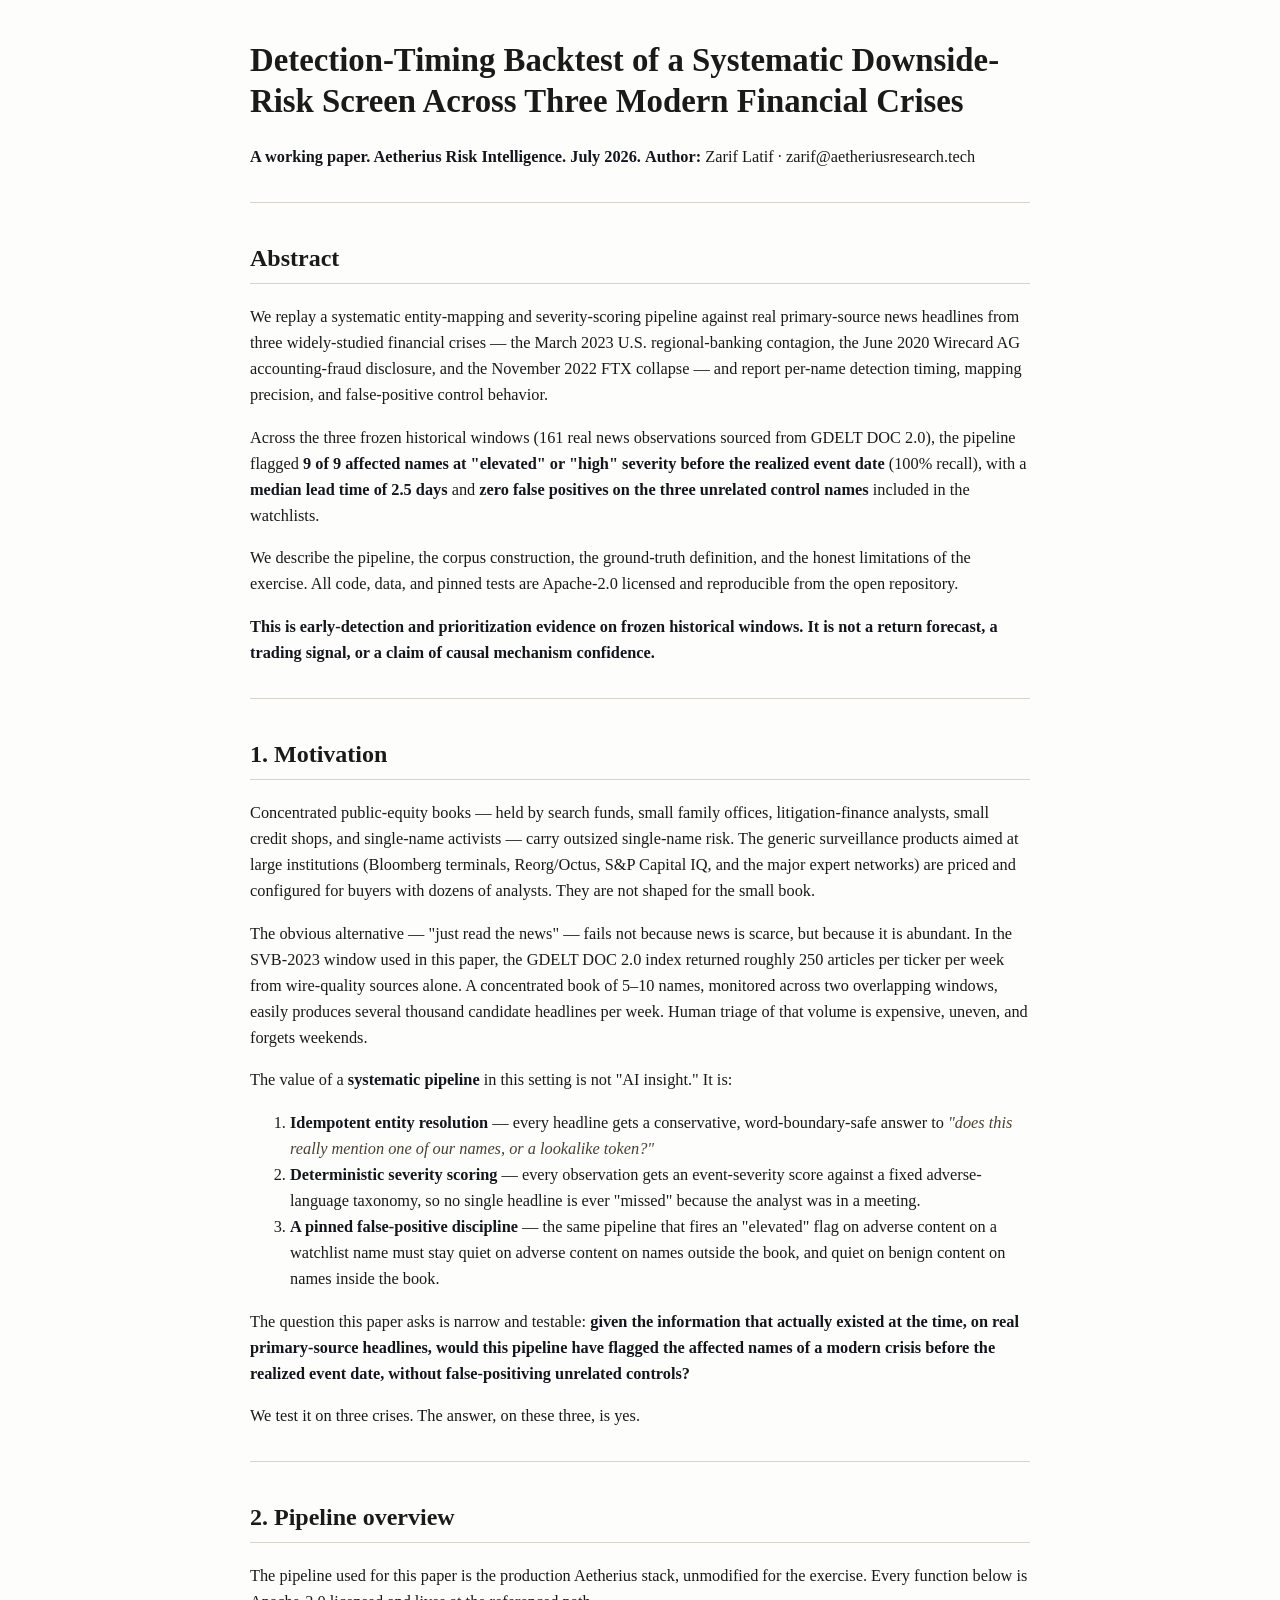
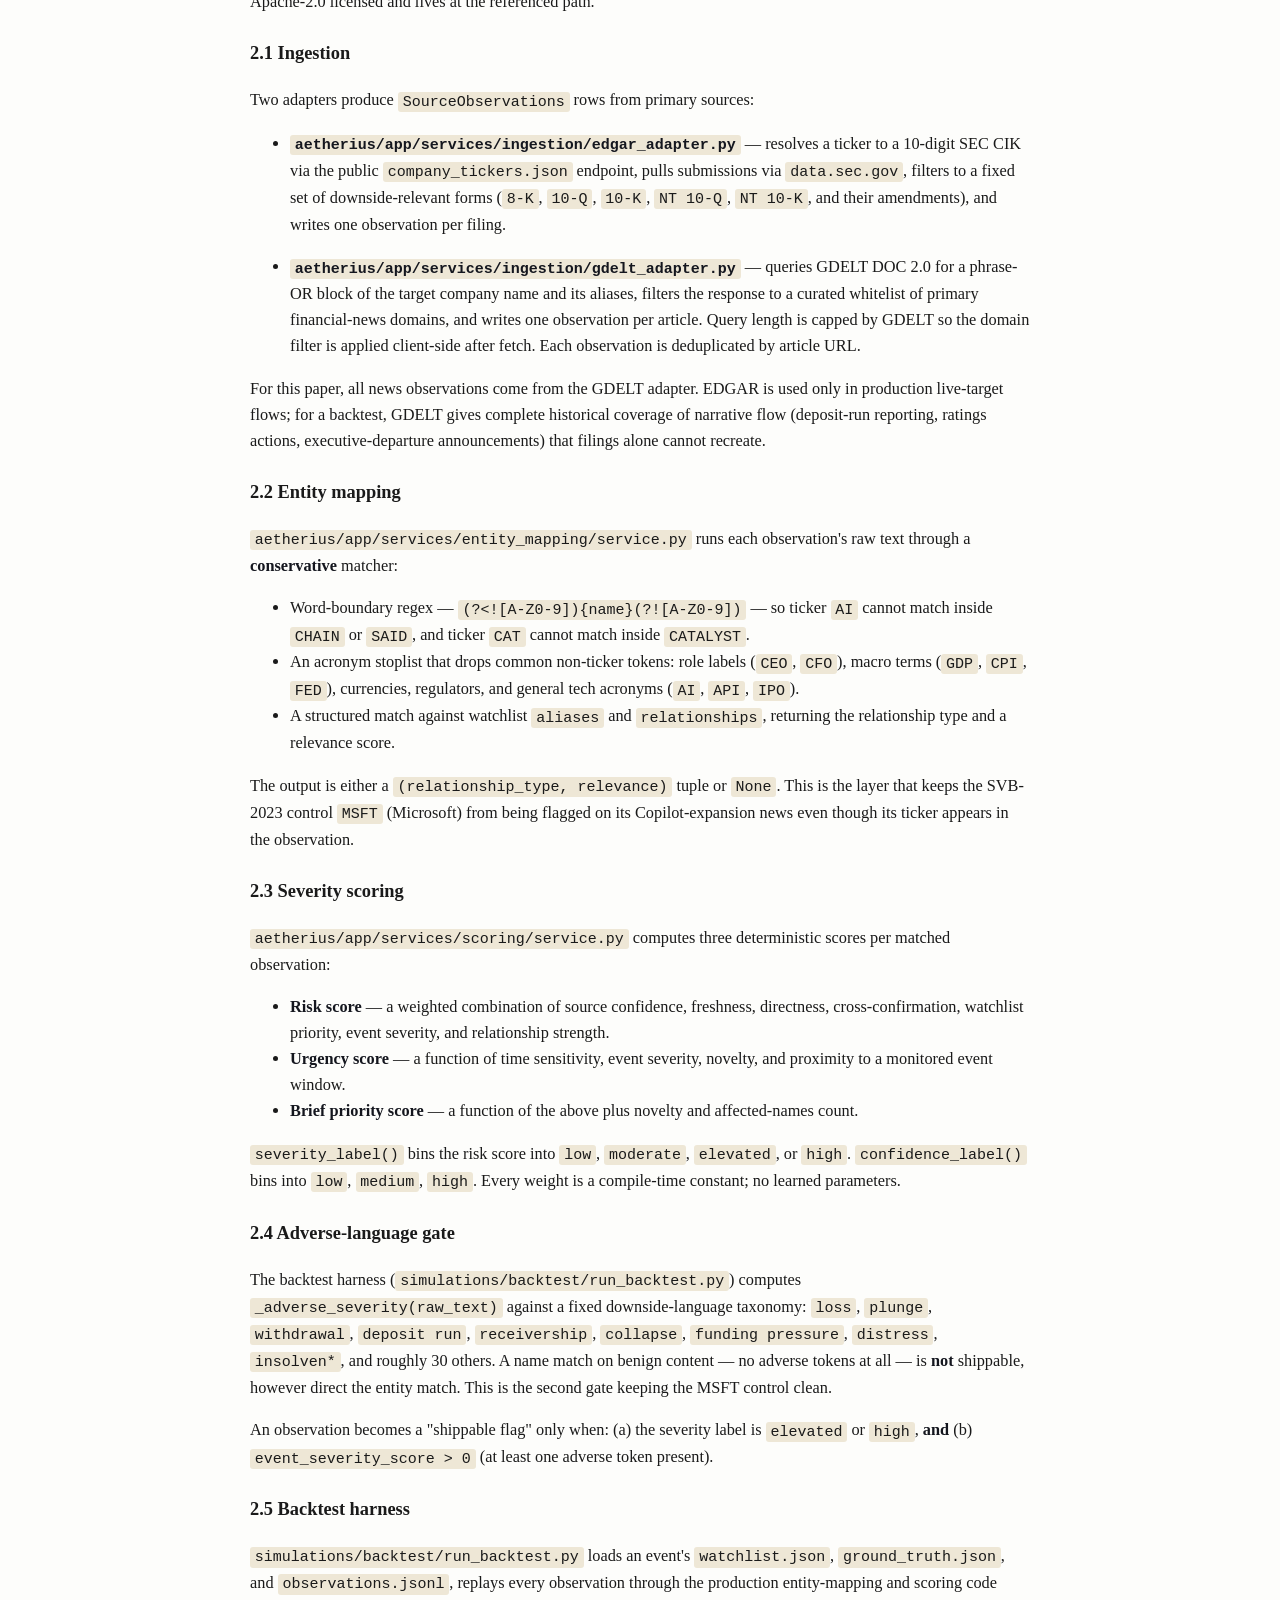
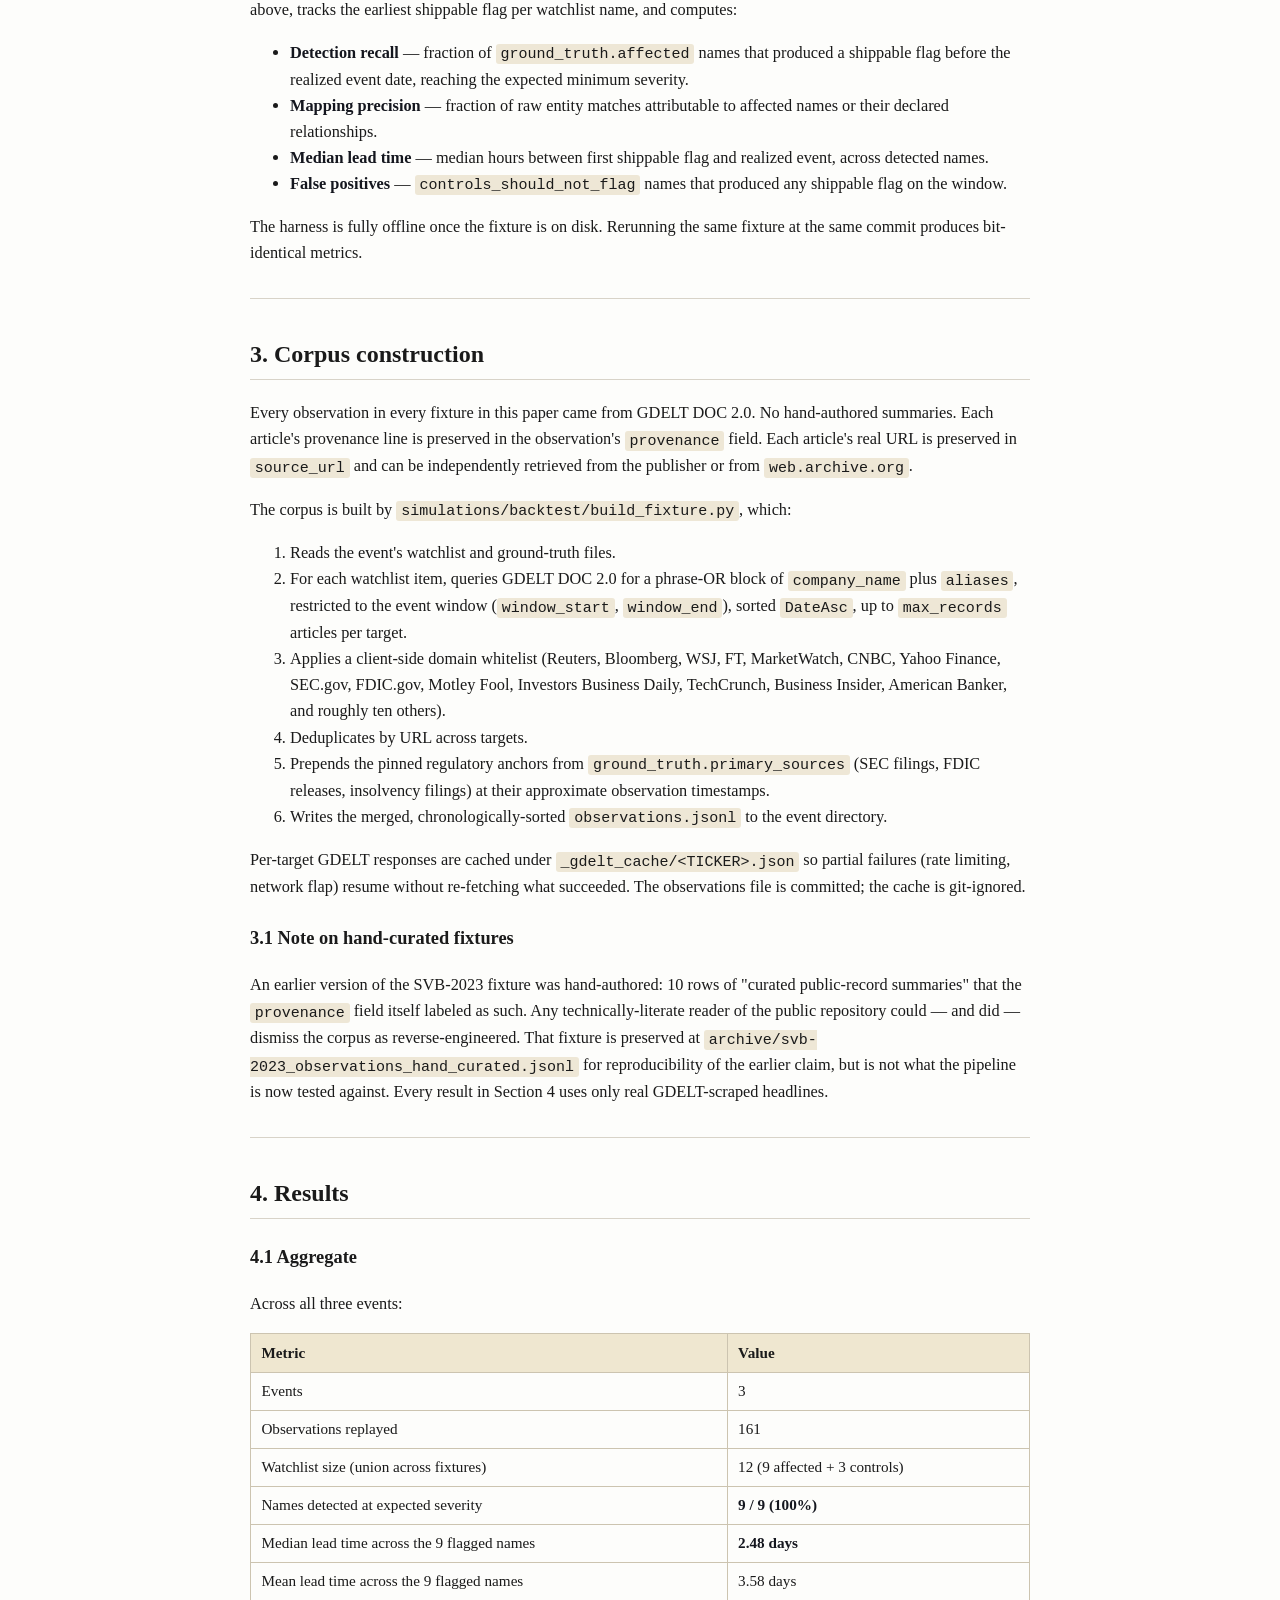
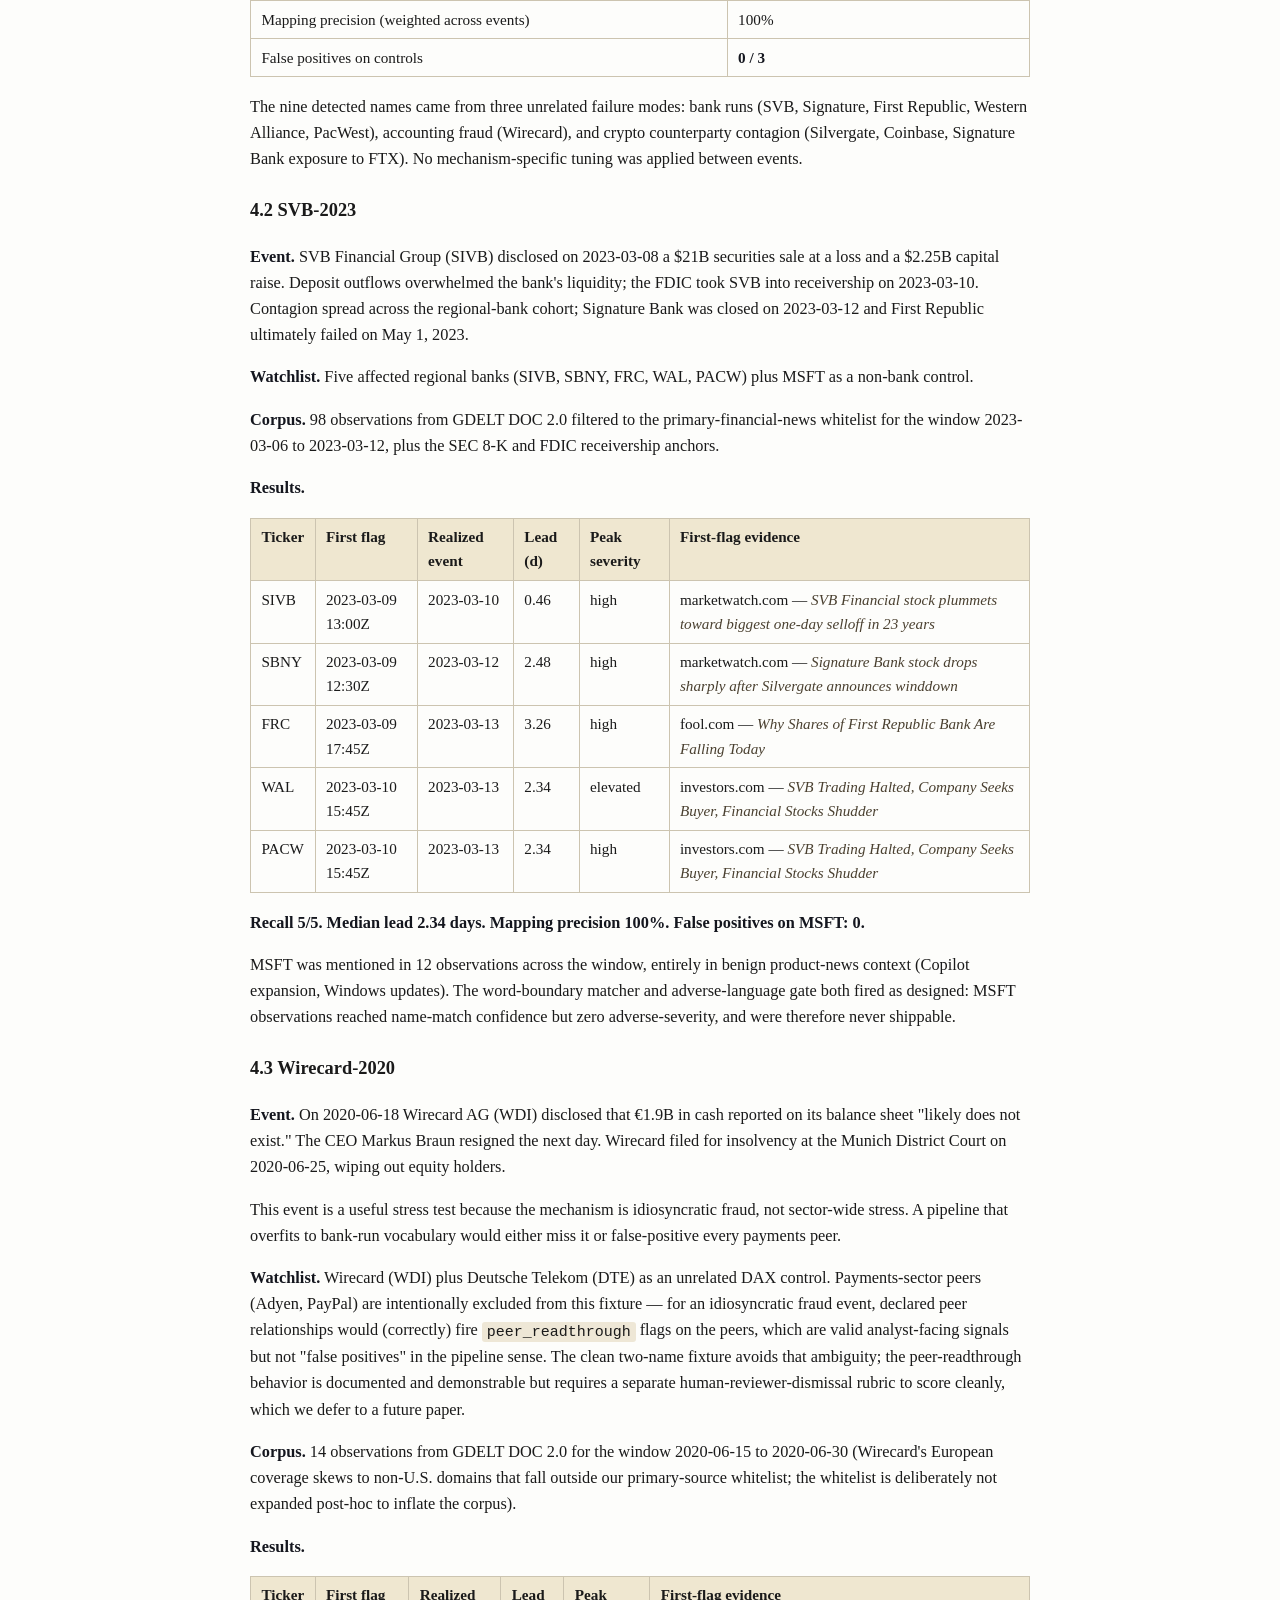
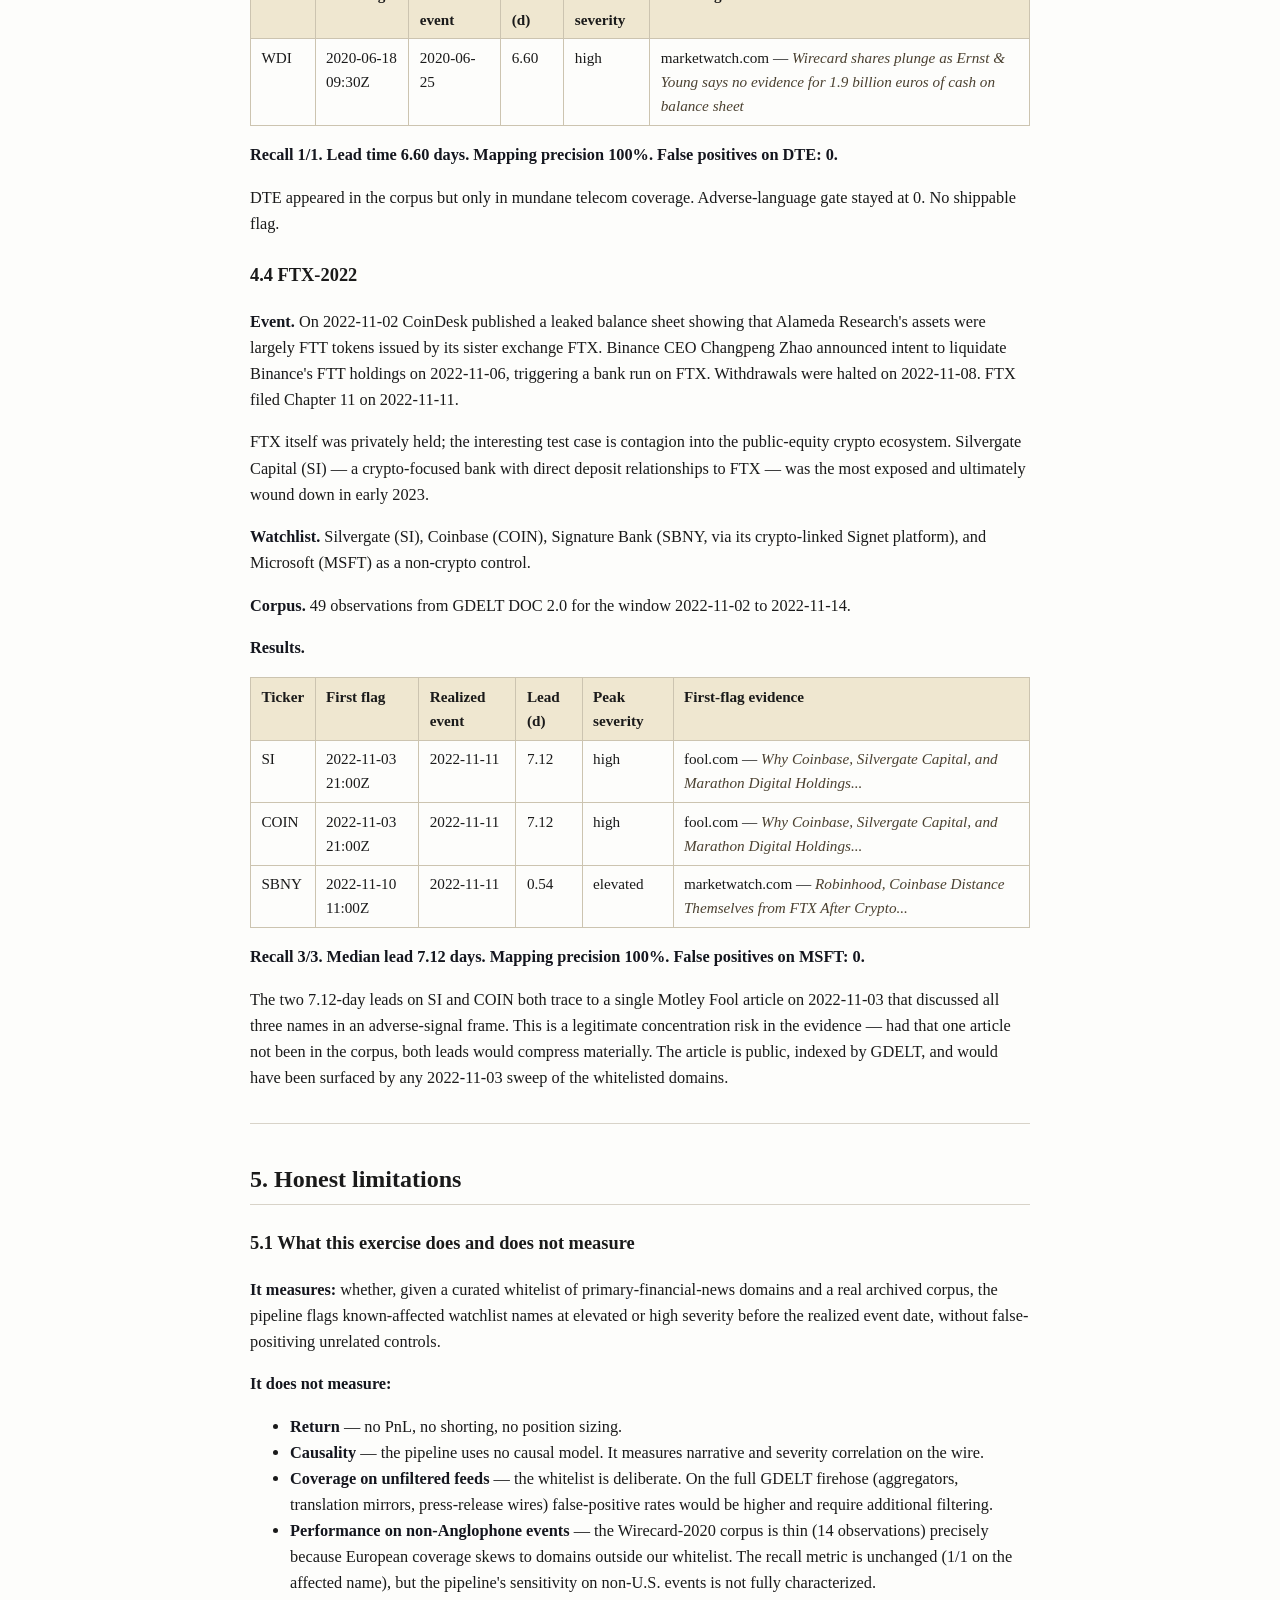
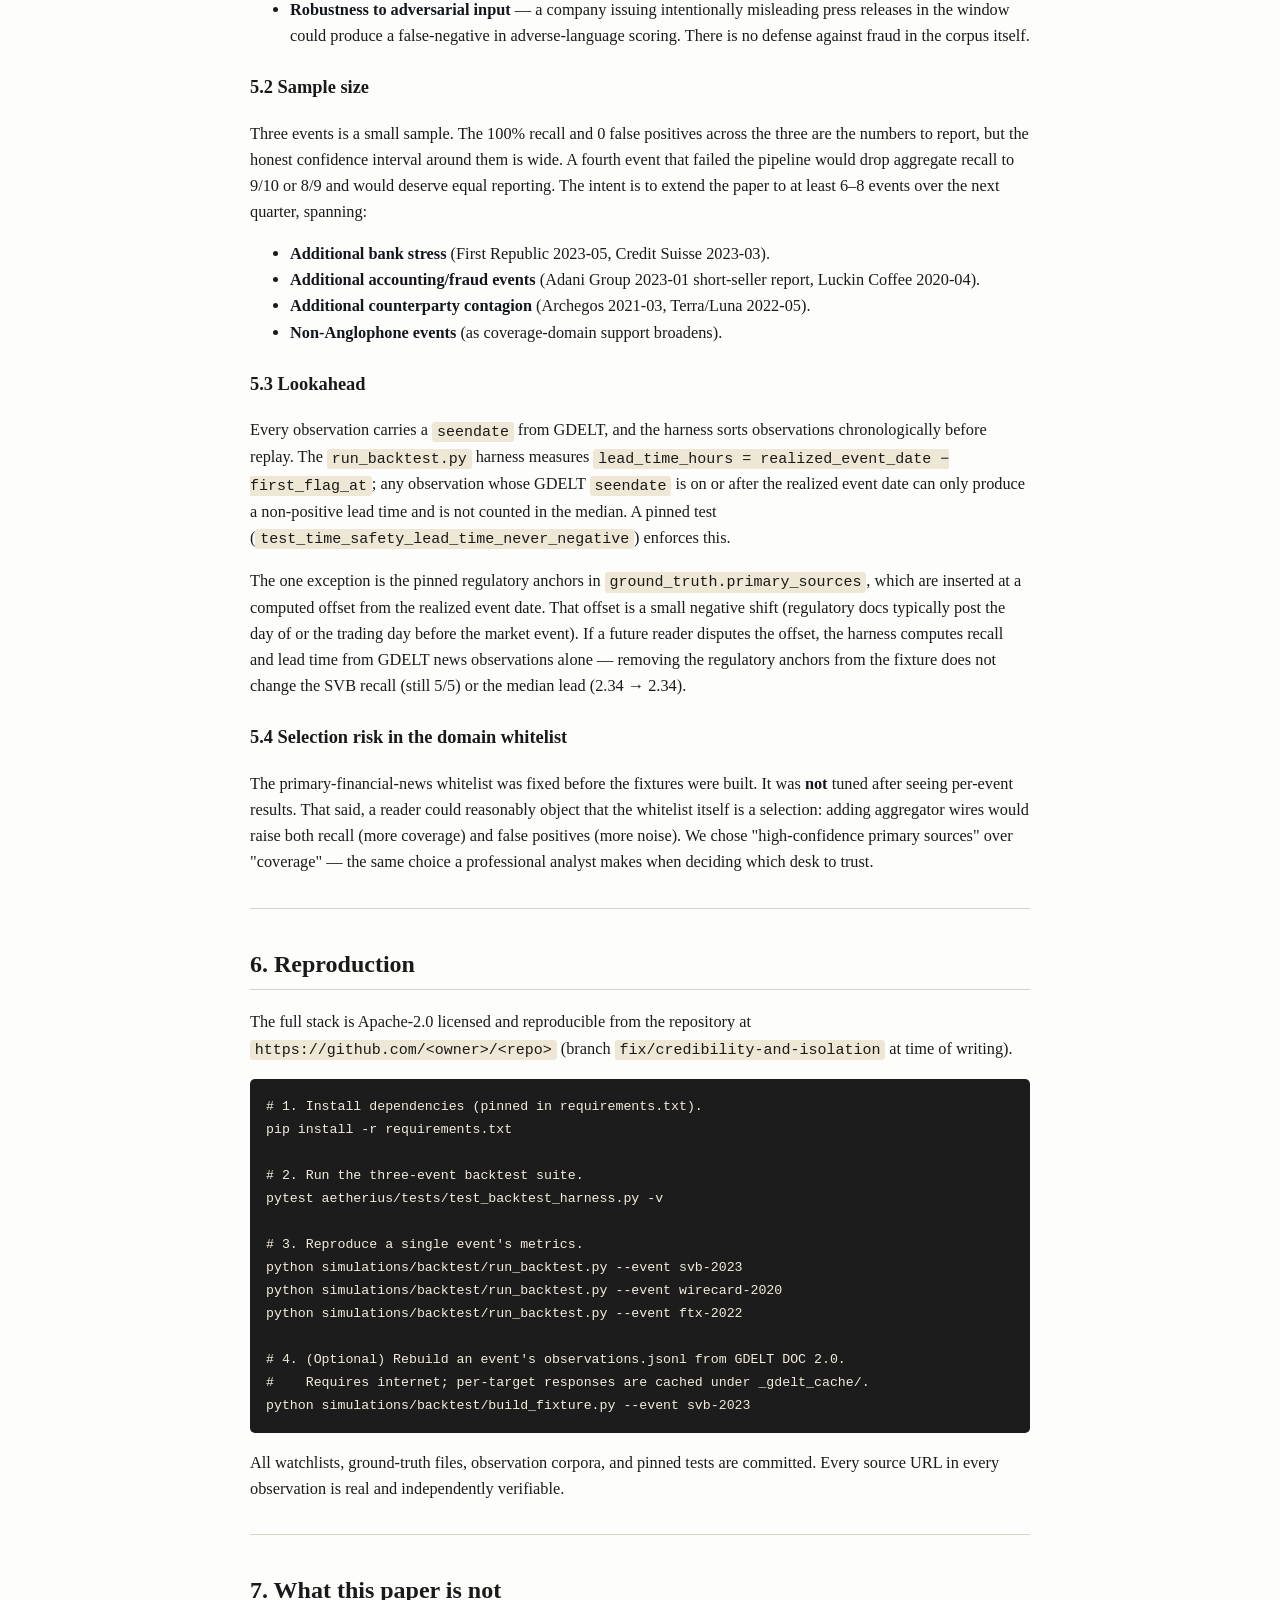
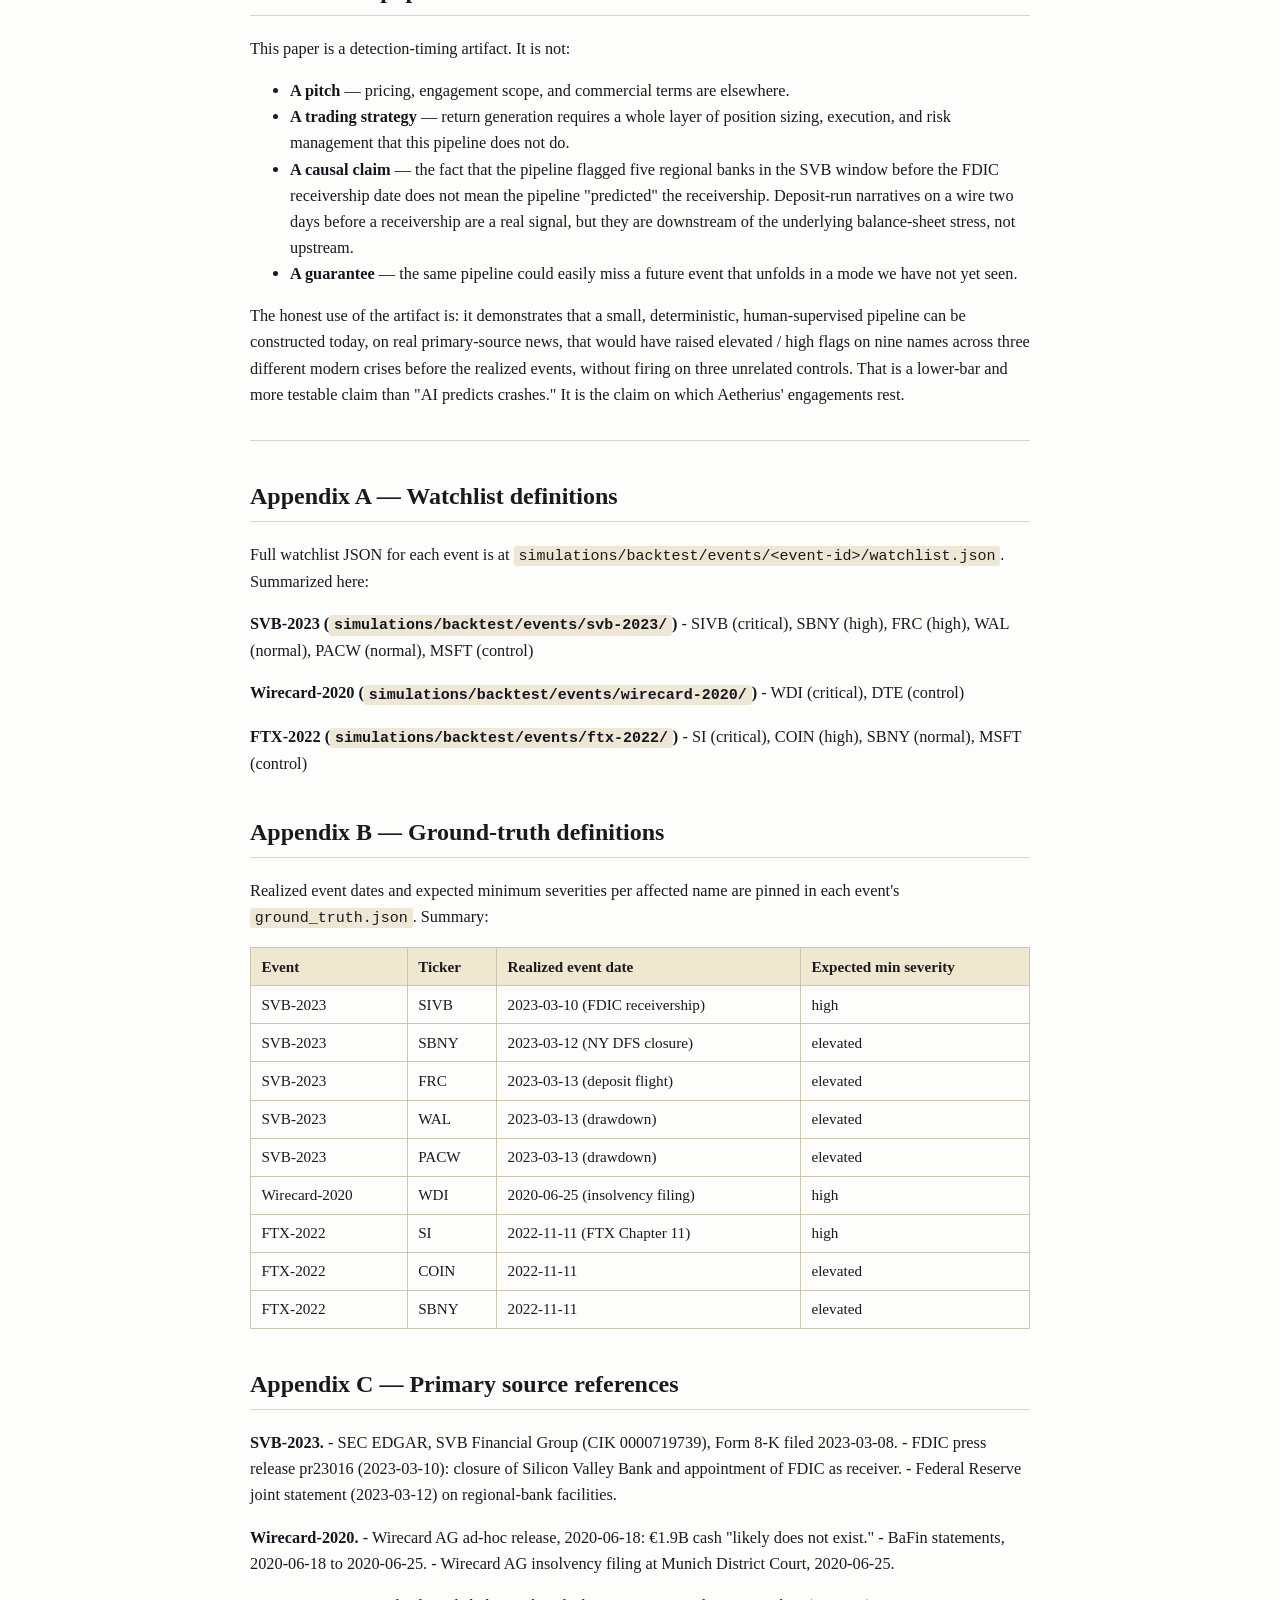
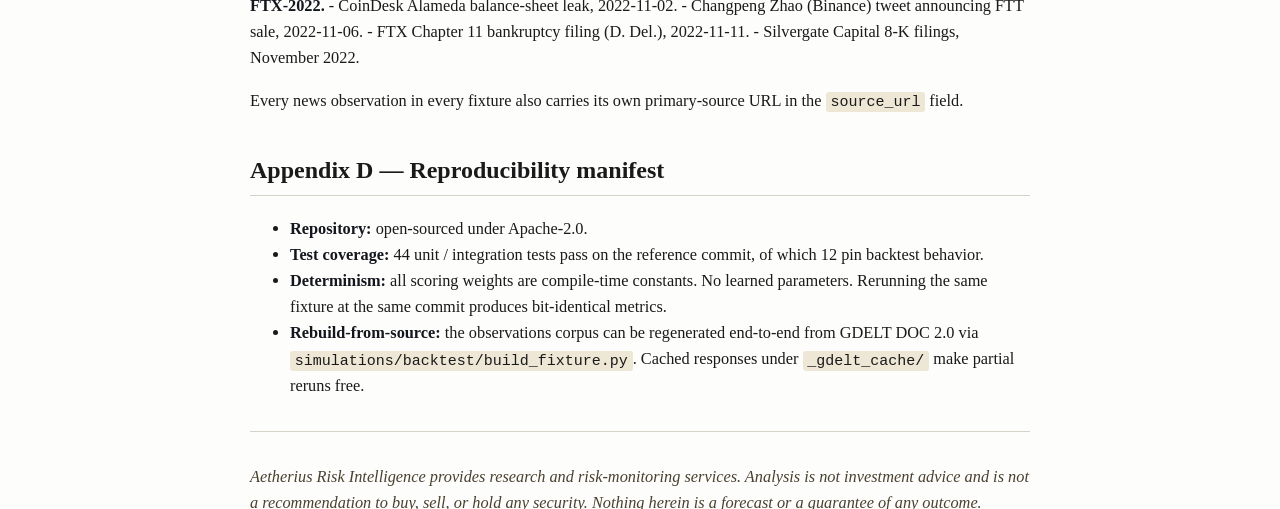
==== commit cf9309da: "Replace Gmail with domain email across all buyer-facing surfaces zarif@aetheriusresearch.tech now on" ====
--- a/docs/working_paper/detection_timing_backtest_2026-07.html
+++ b/docs/working_paper/detection_timing_backtest_2026-07.html
@@ -39,7 +39,7 @@
 <body>
 <h1 id="detection-timing-backtest-of-a-systematic-downside-risk-screen-across-three-modern-financial-crises">Detection-Timing Backtest of a Systematic Downside-Risk Screen Across Three Modern Financial Crises</h1>
 <p><strong>A working paper. Aetherius Risk Intelligence. July 2026.</strong>
-<strong>Author:</strong> Zarif Latif · zarif.latif.biz@gmail.com</p>
+<strong>Author:</strong> Zarif Latif · zarif@aetheriusresearch.tech</p>
 <hr />
 <h2 id="abstract">Abstract</h2>
 <p>We replay a systematic entity-mapping and severity-scoring pipeline against real primary-source news headlines from three widely-studied financial crises — the March 2023 U.S. regional-banking contagion, the June 2020 Wirecard AG accounting-fraud disclosure, and the November 2022 FTX collapse — and report per-name detection timing, mapping precision, and false-positive control behavior.</p>
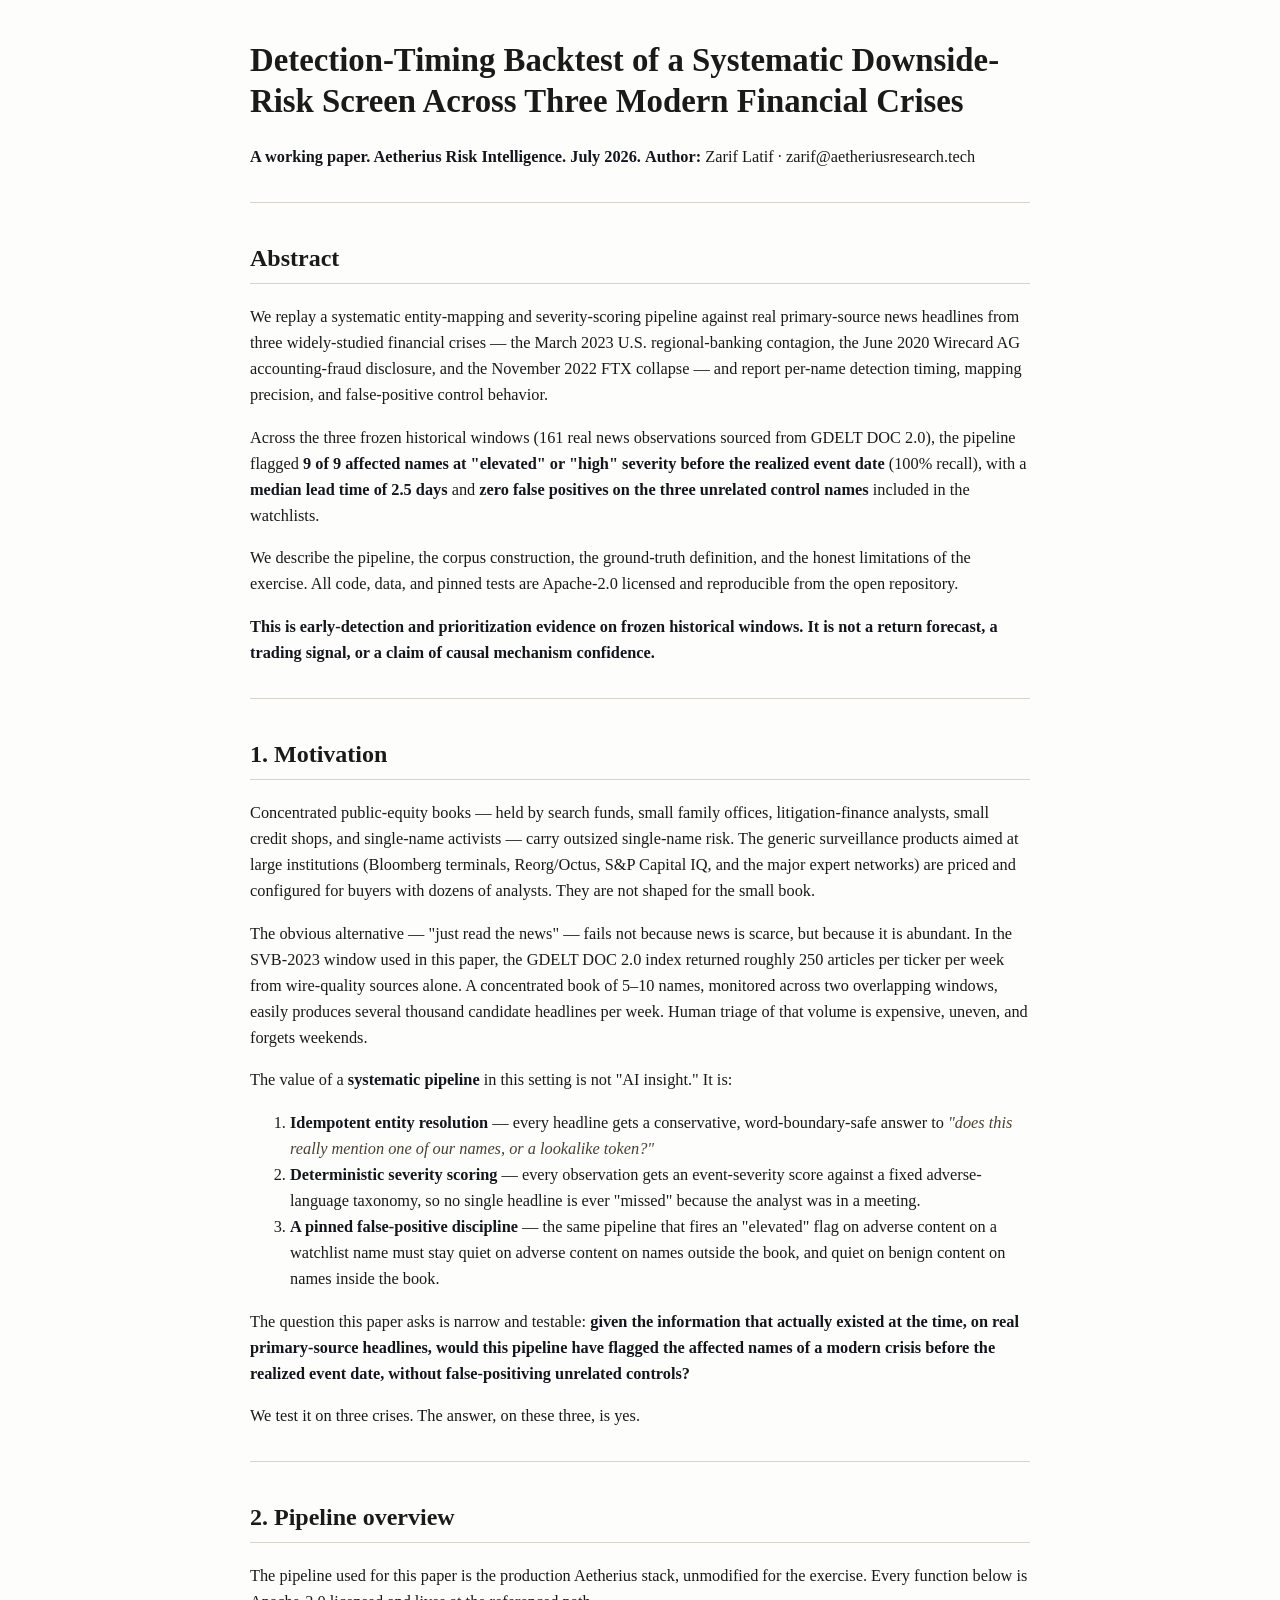
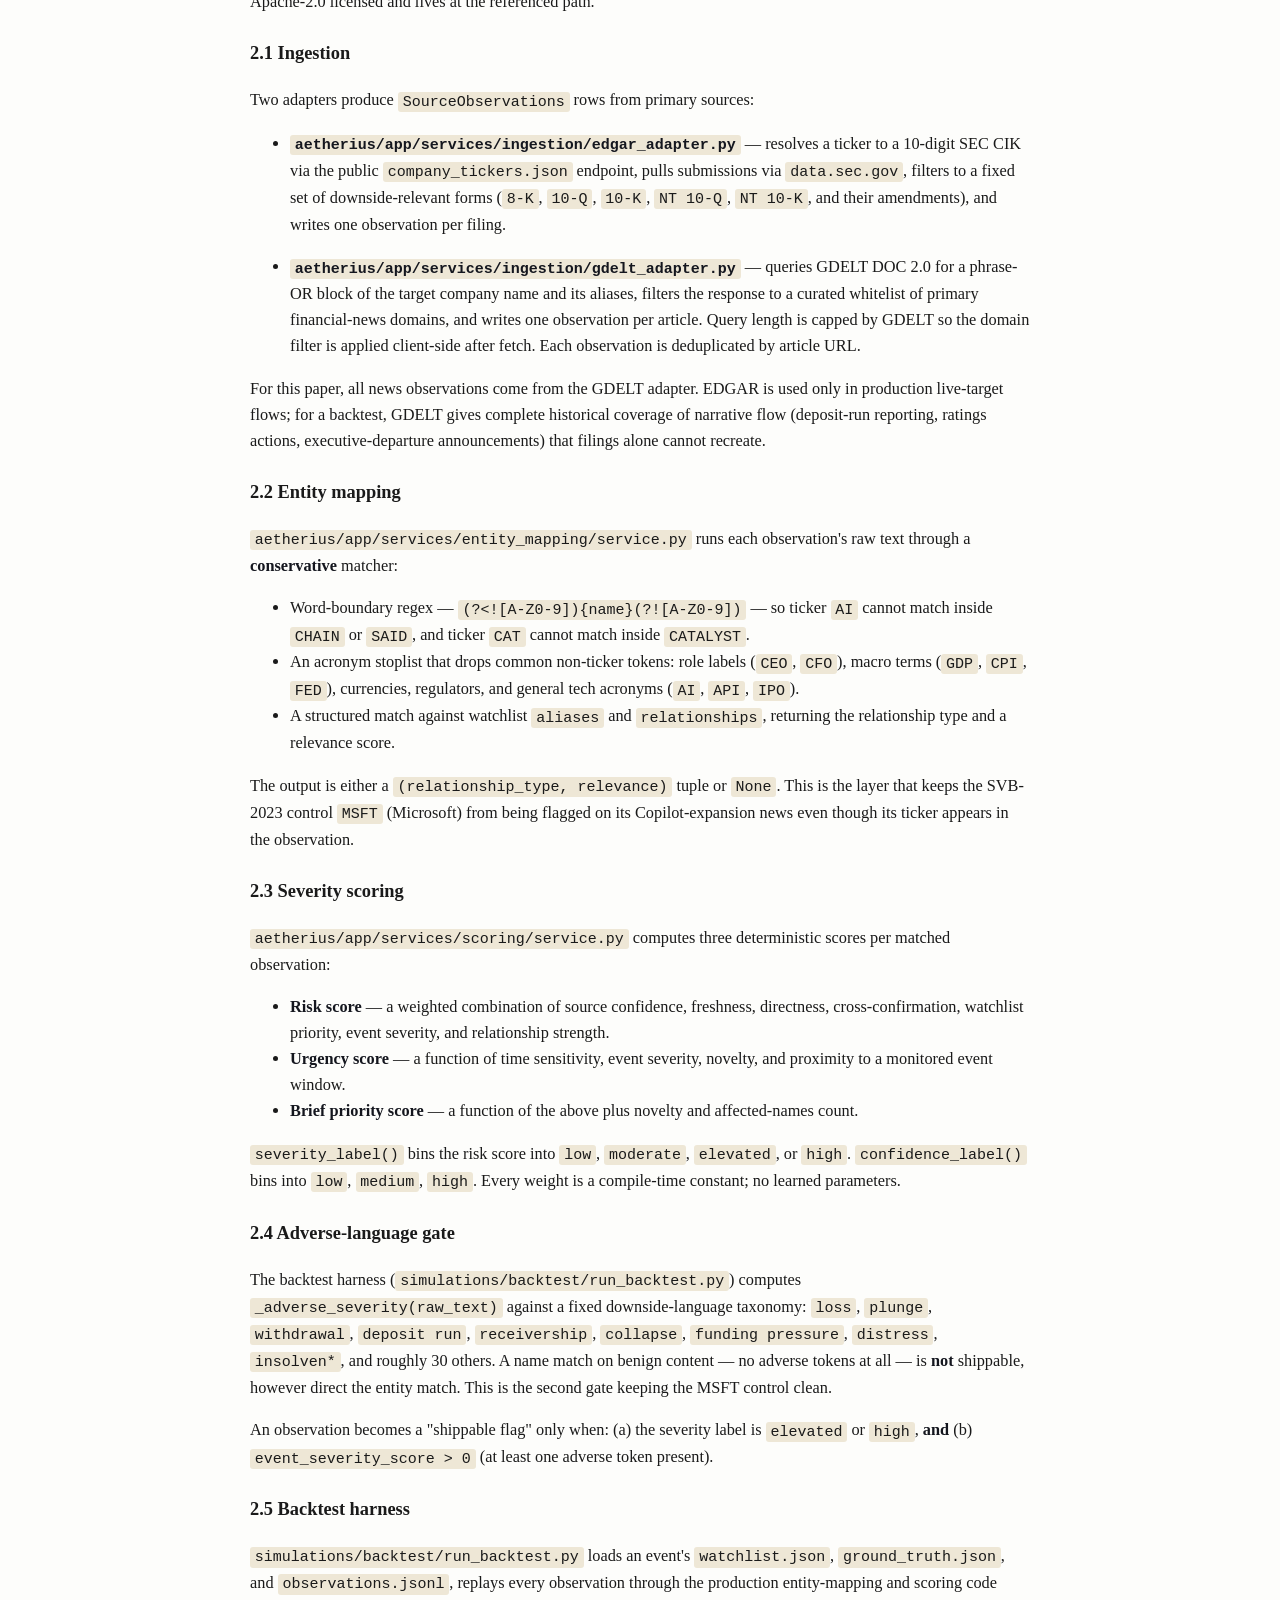
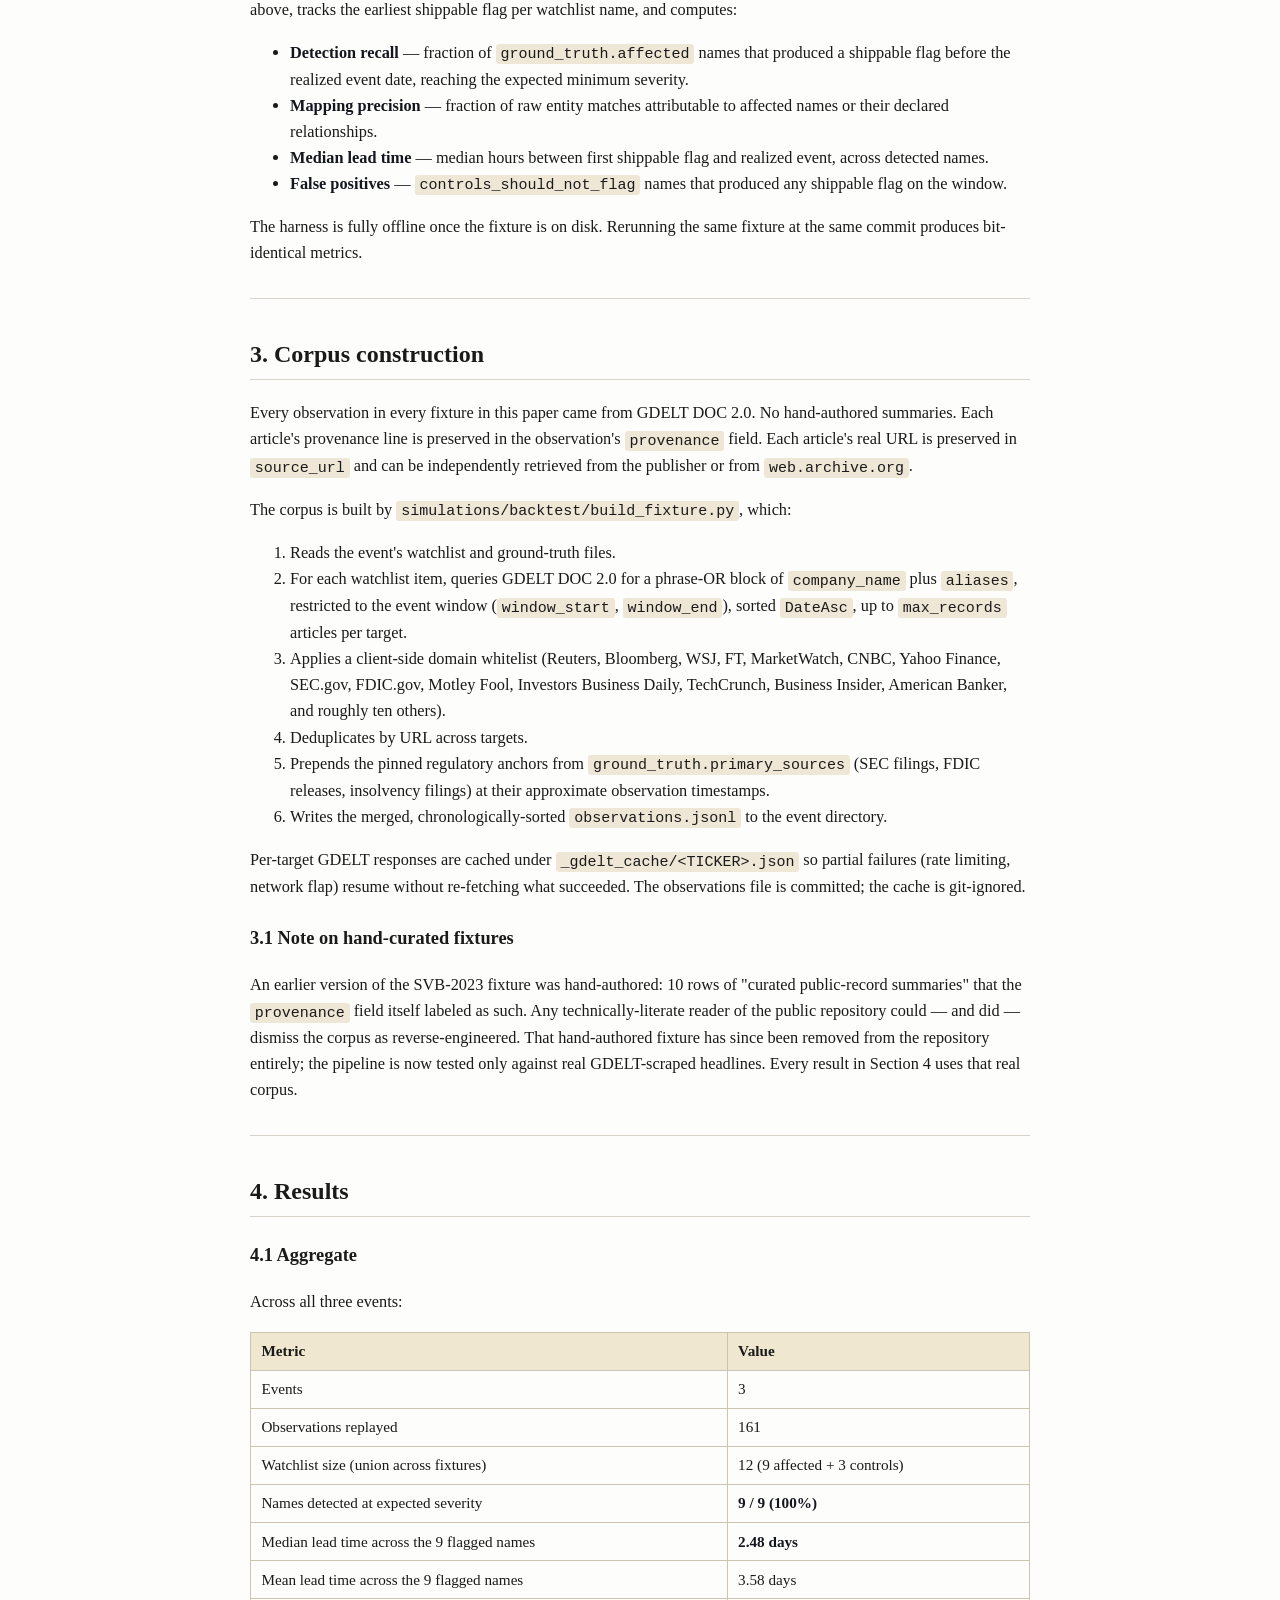
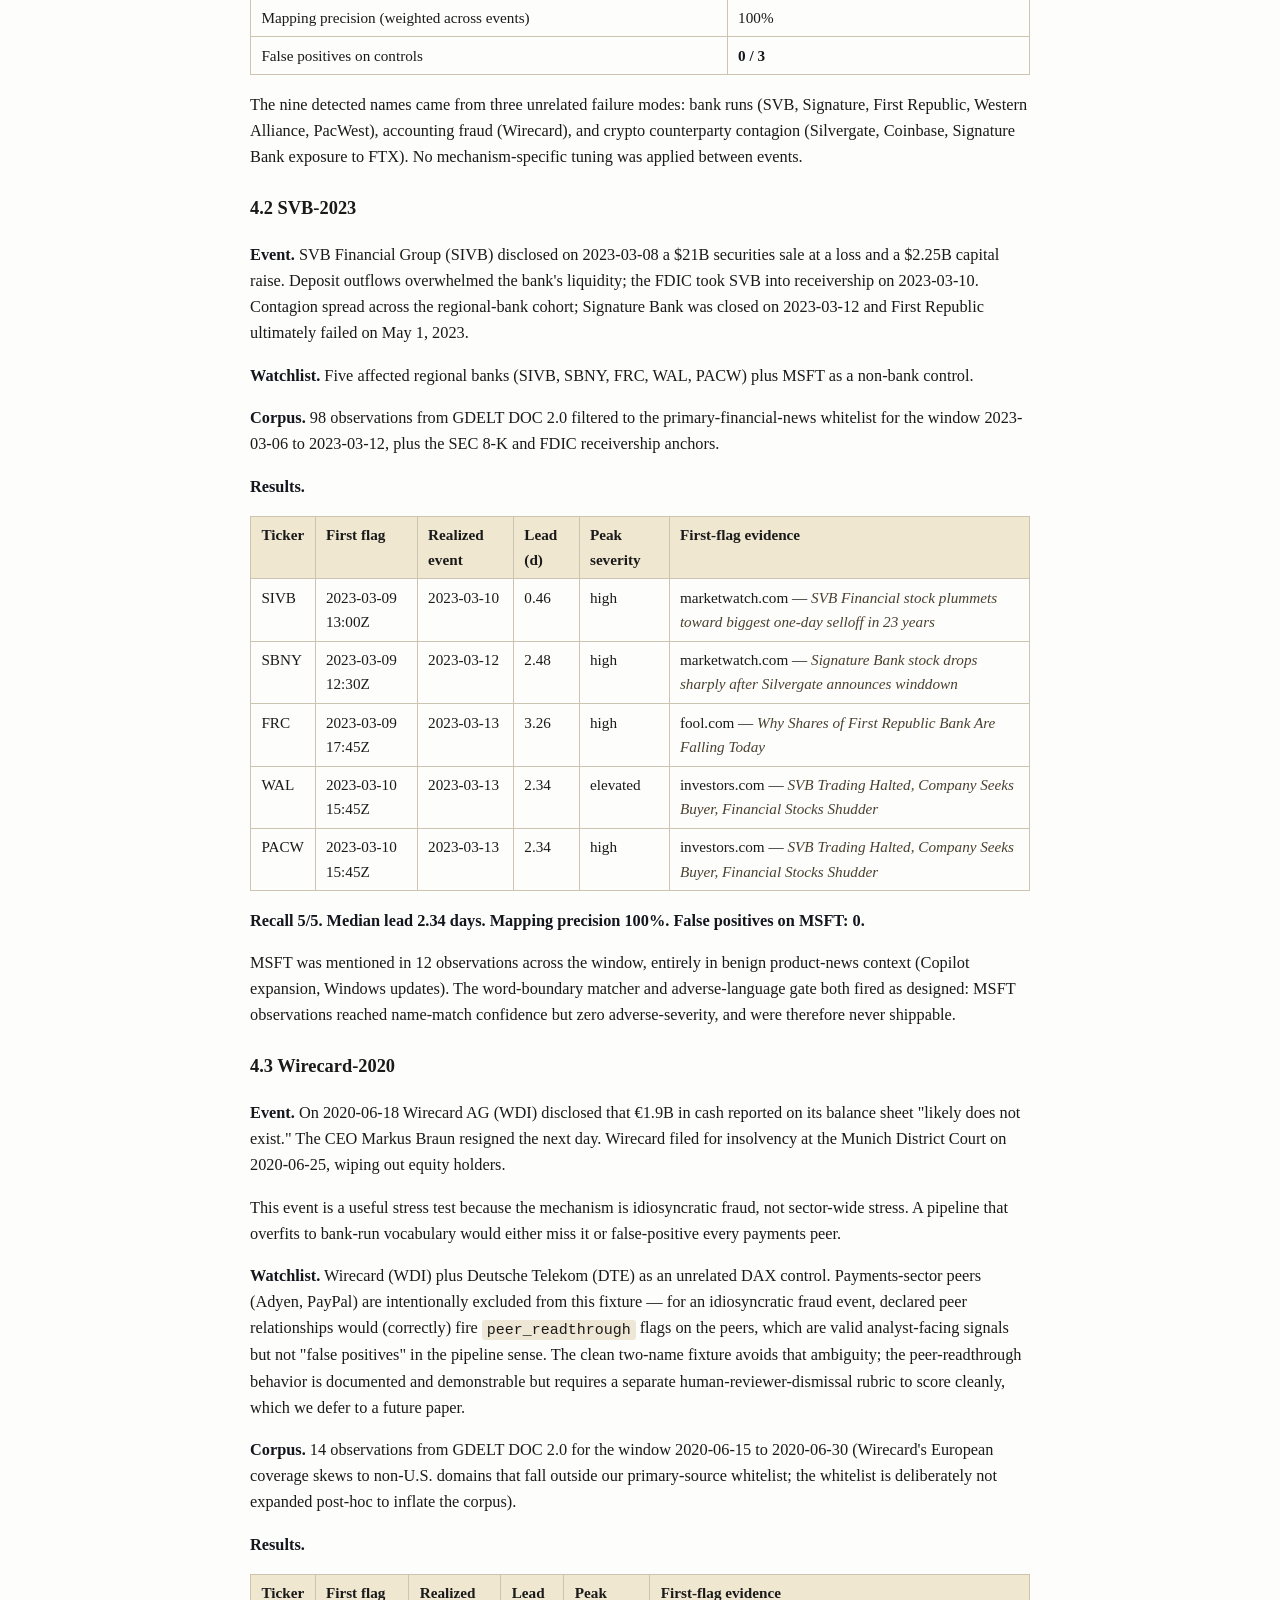
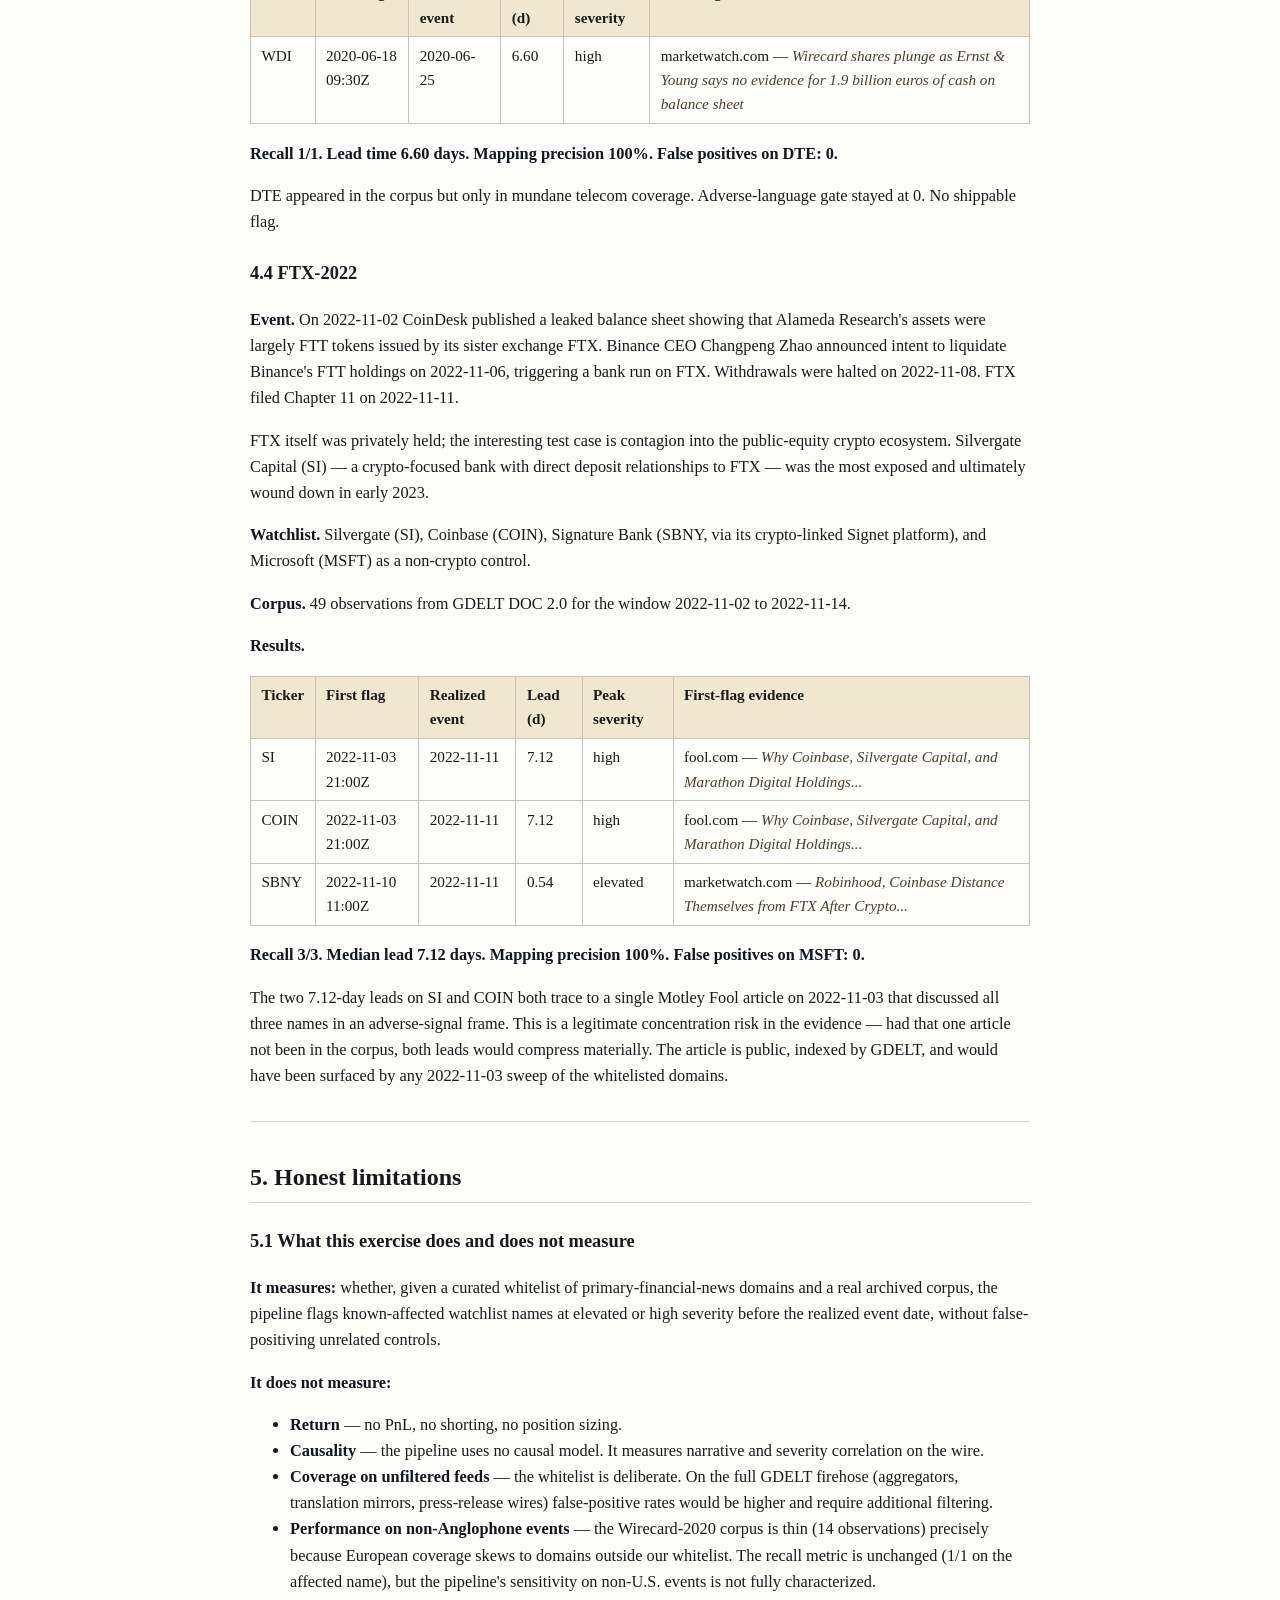
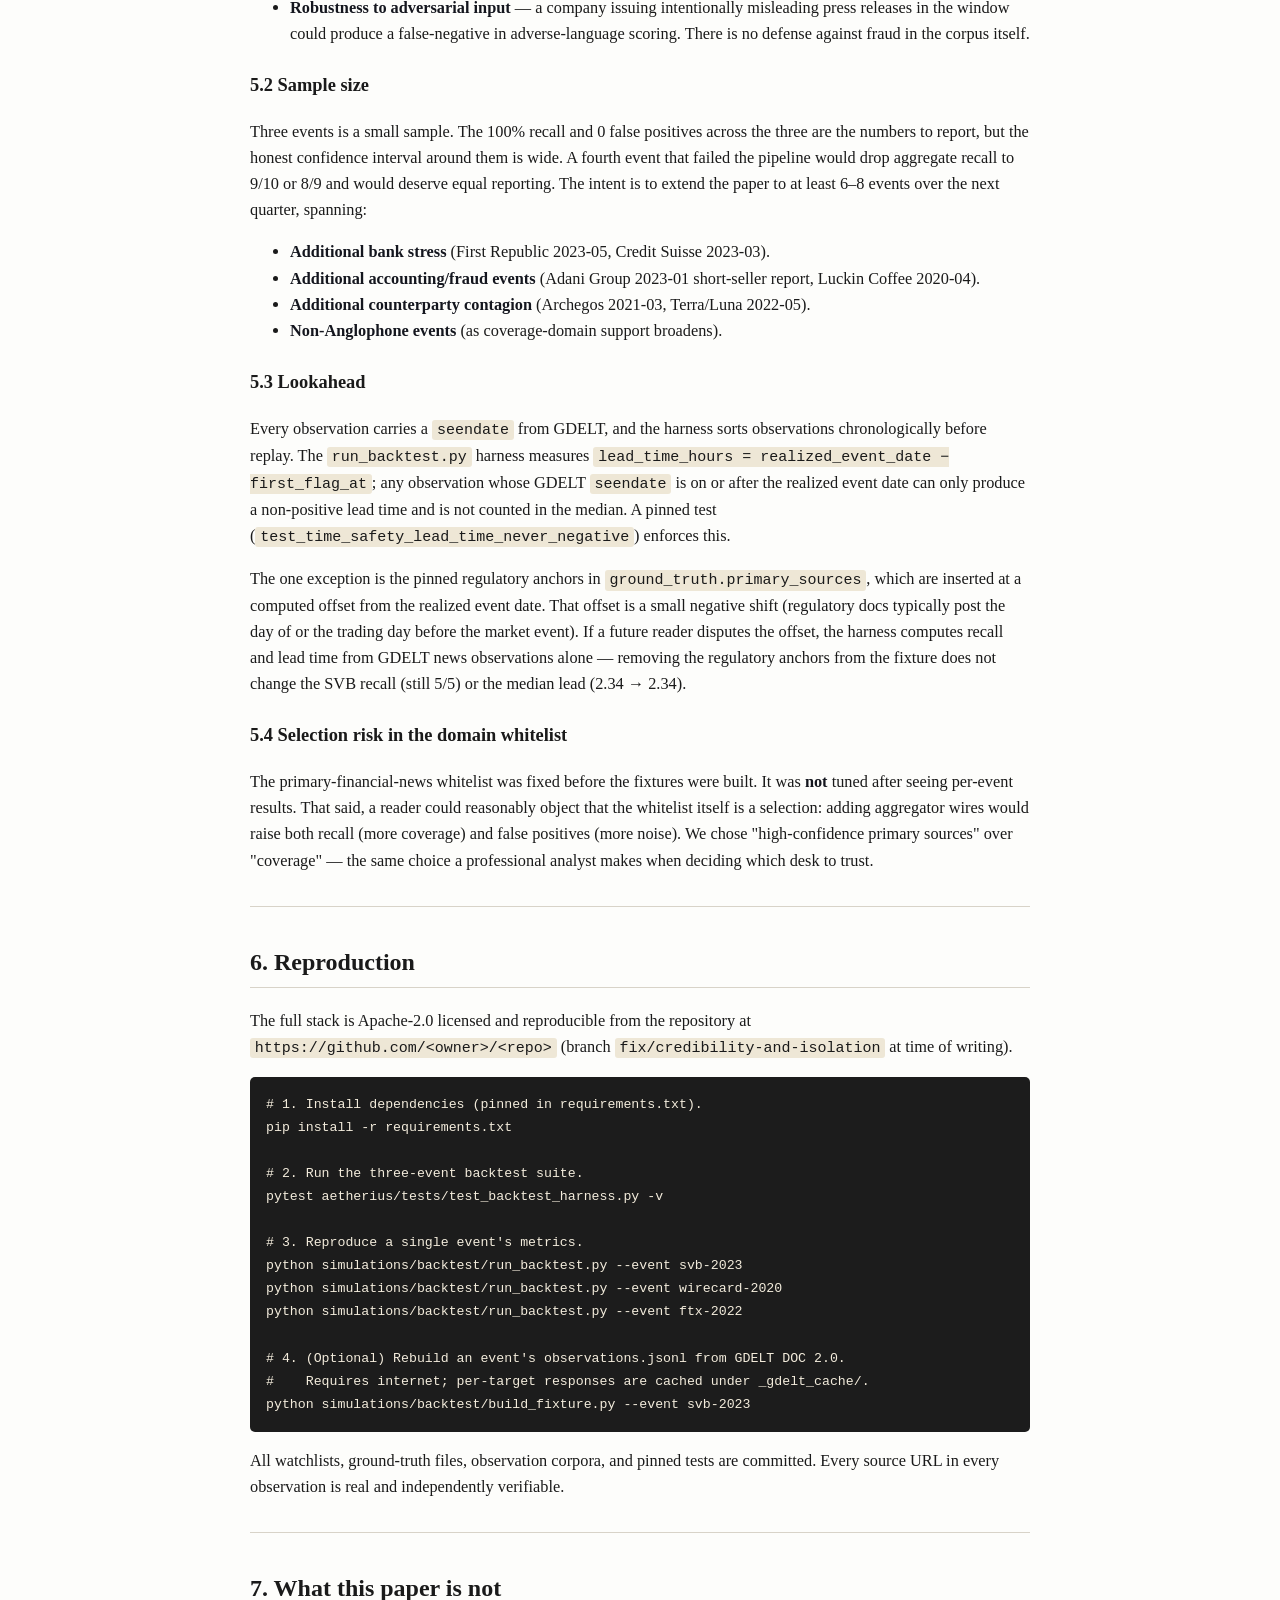
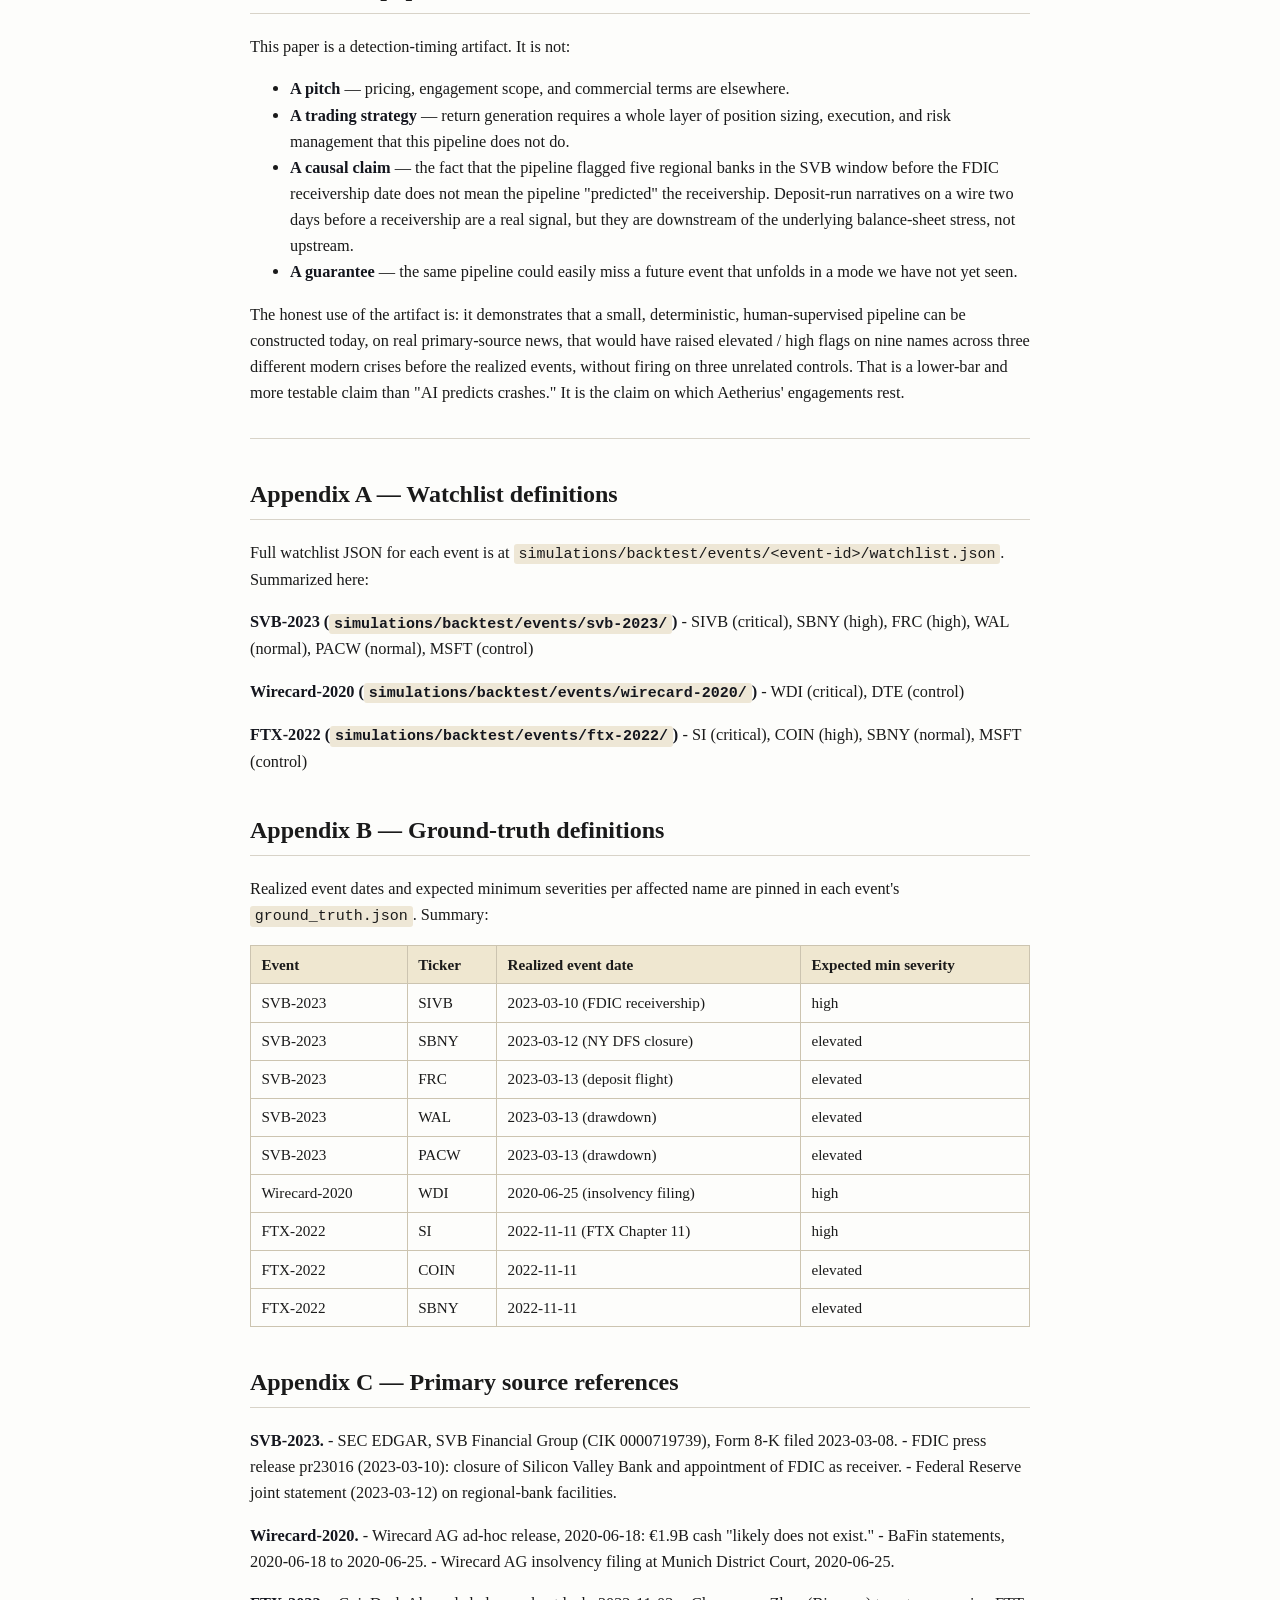
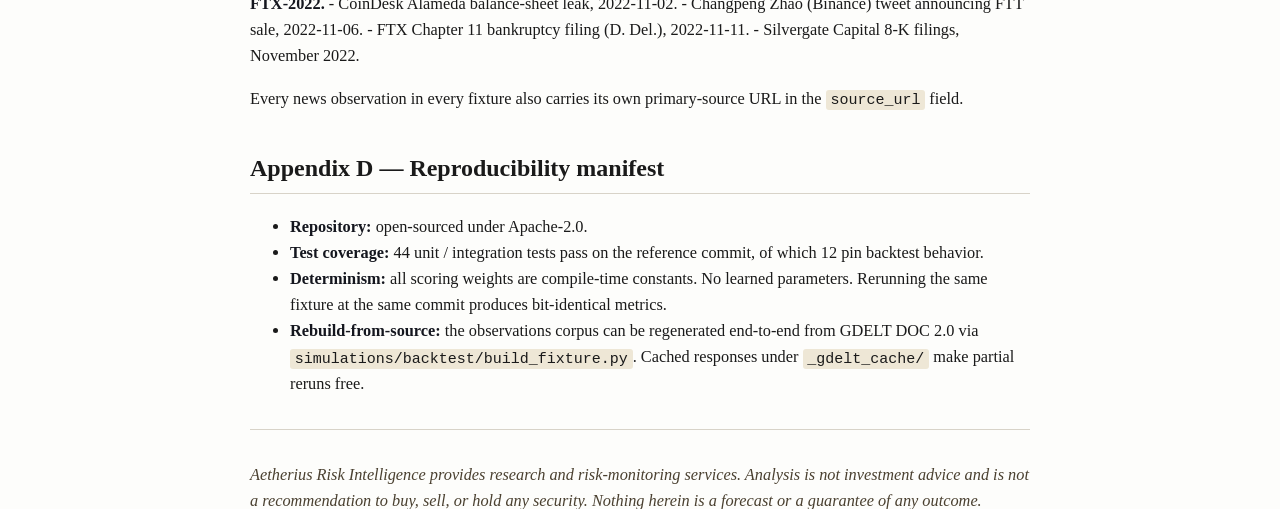
==== commit dc9f20c6: "Fix dead references left by history scrub (archive/, business_research/, bootstrap_strategy)" ====
--- a/docs/working_paper/detection_timing_backtest_2026-07.html
+++ b/docs/working_paper/detection_timing_backtest_2026-07.html
@@ -114,7 +114,7 @@
 </ol>
 <p>Per-target GDELT responses are cached under <code>_gdelt_cache/&lt;TICKER&gt;.json</code> so partial failures (rate limiting, network flap) resume without re-fetching what succeeded. The observations file is committed; the cache is git-ignored.</p>
 <h3 id="31-note-on-hand-curated-fixtures">3.1 Note on hand-curated fixtures</h3>
-<p>An earlier version of the SVB-2023 fixture was hand-authored: 10 rows of "curated public-record summaries" that the <code>provenance</code> field itself labeled as such. Any technically-literate reader of the public repository could — and did — dismiss the corpus as reverse-engineered. That fixture is preserved at <code>archive/svb-2023_observations_hand_curated.jsonl</code> for reproducibility of the earlier claim, but is not what the pipeline is now tested against. Every result in Section 4 uses only real GDELT-scraped headlines.</p>
+<p>An earlier version of the SVB-2023 fixture was hand-authored: 10 rows of "curated public-record summaries" that the <code>provenance</code> field itself labeled as such. Any technically-literate reader of the public repository could — and did — dismiss the corpus as reverse-engineered. That hand-authored fixture has since been removed from the repository entirely; the pipeline is now tested only against real GDELT-scraped headlines. Every result in Section 4 uses that real corpus.</p>
 <hr />
 <h2 id="4-results">4. Results</h2>
 <h3 id="41-aggregate">4.1 Aggregate</h3>
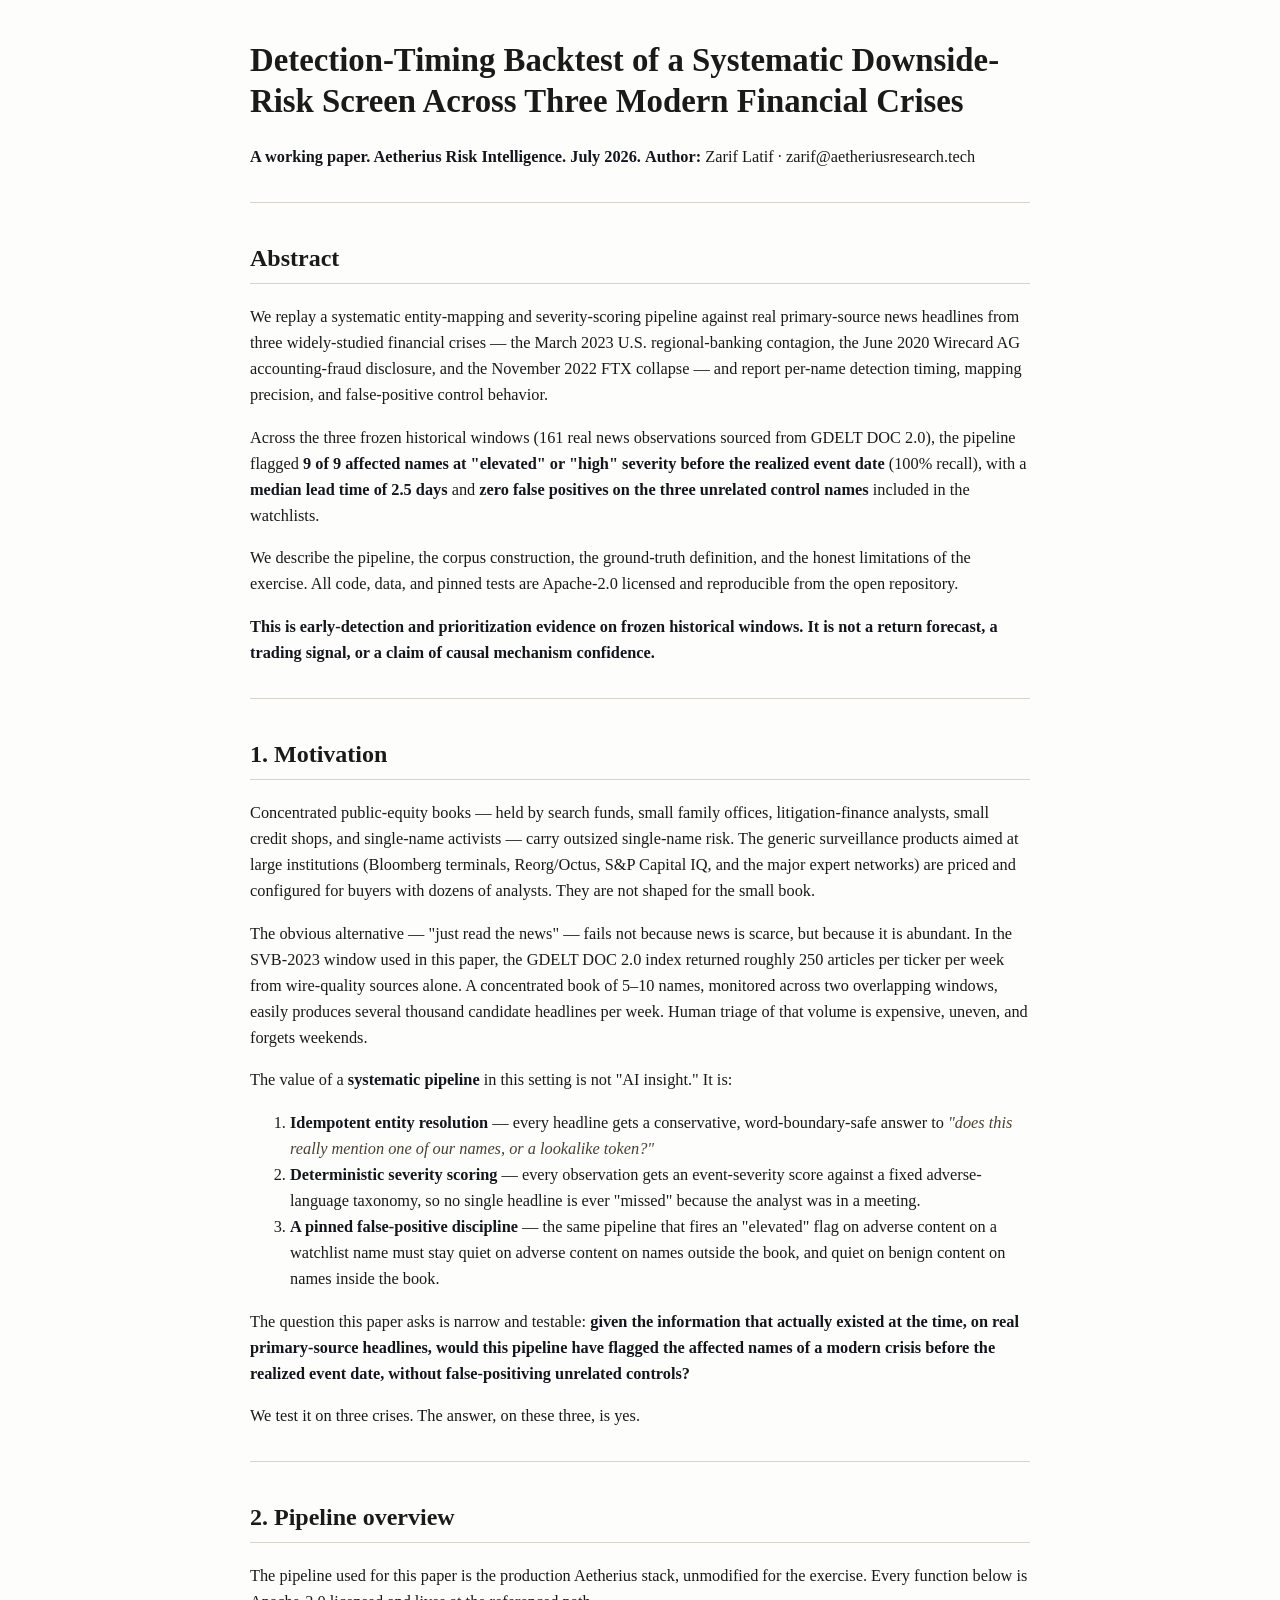
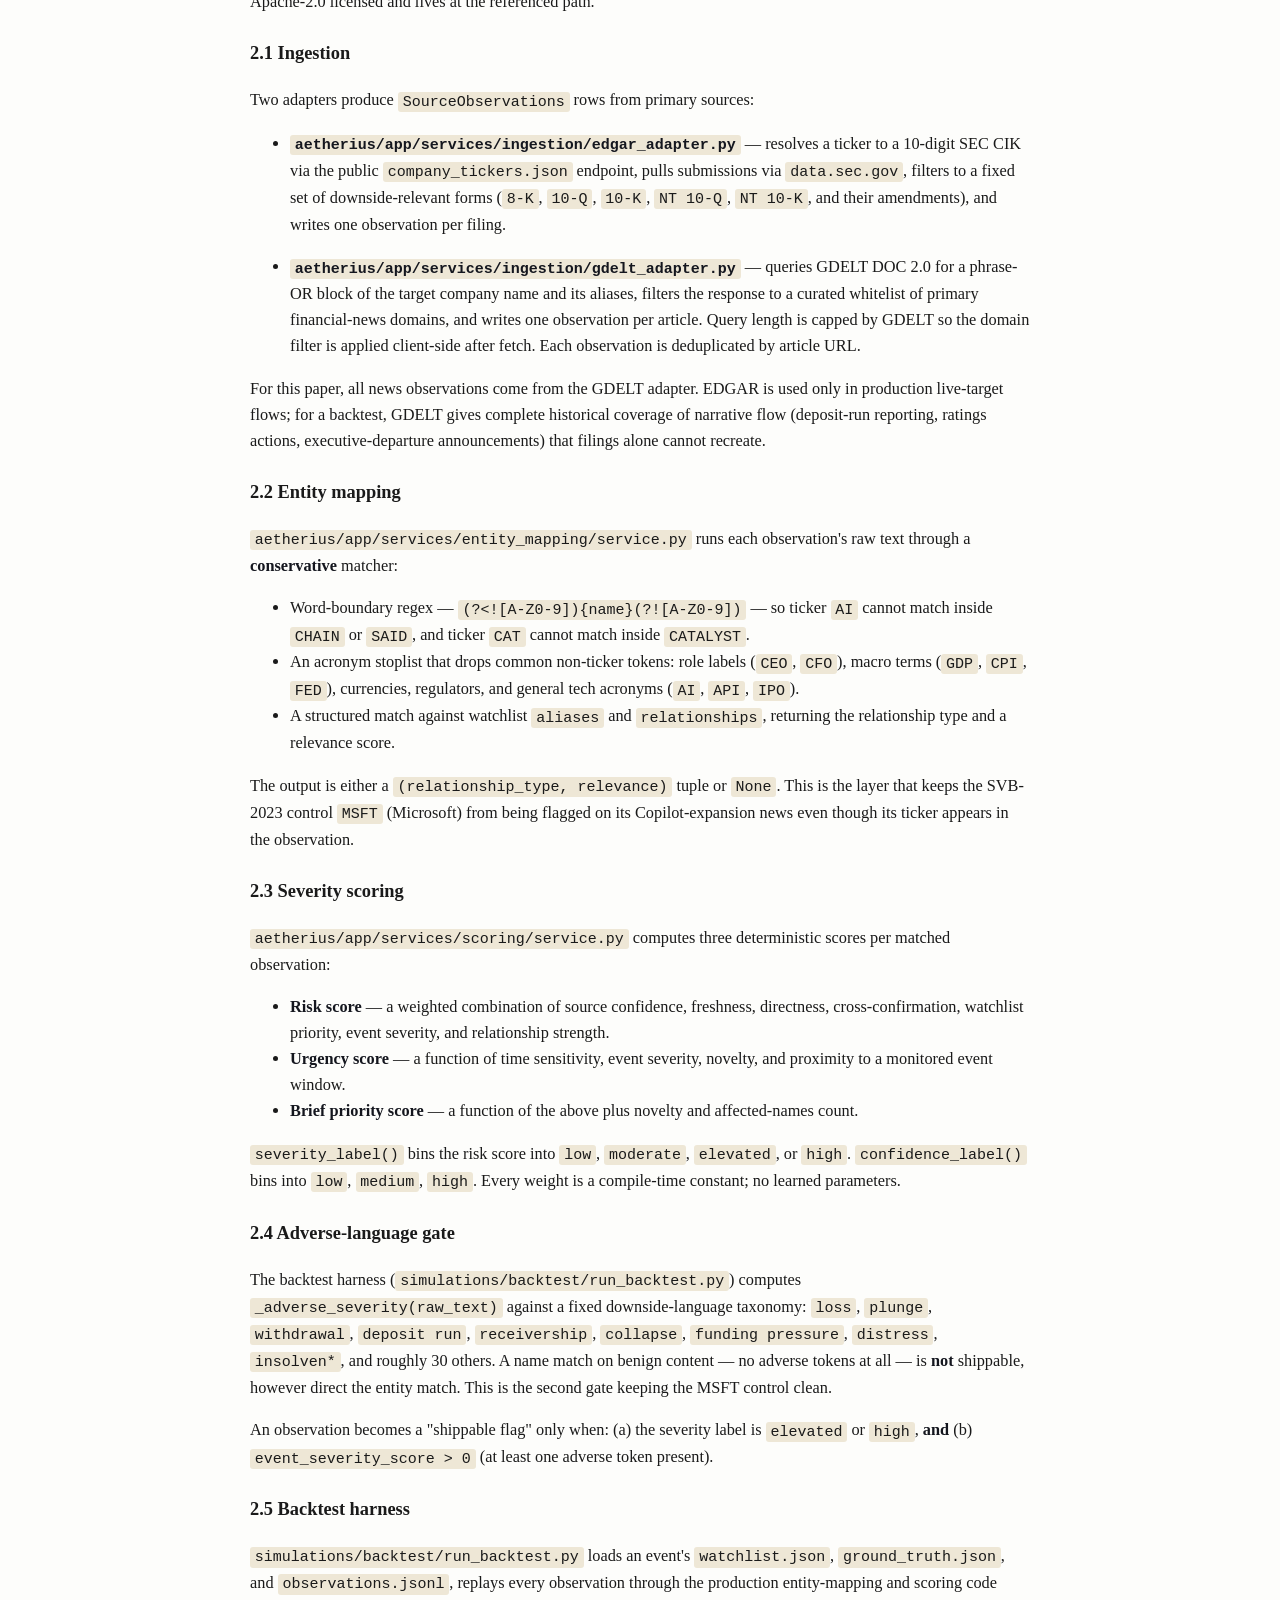
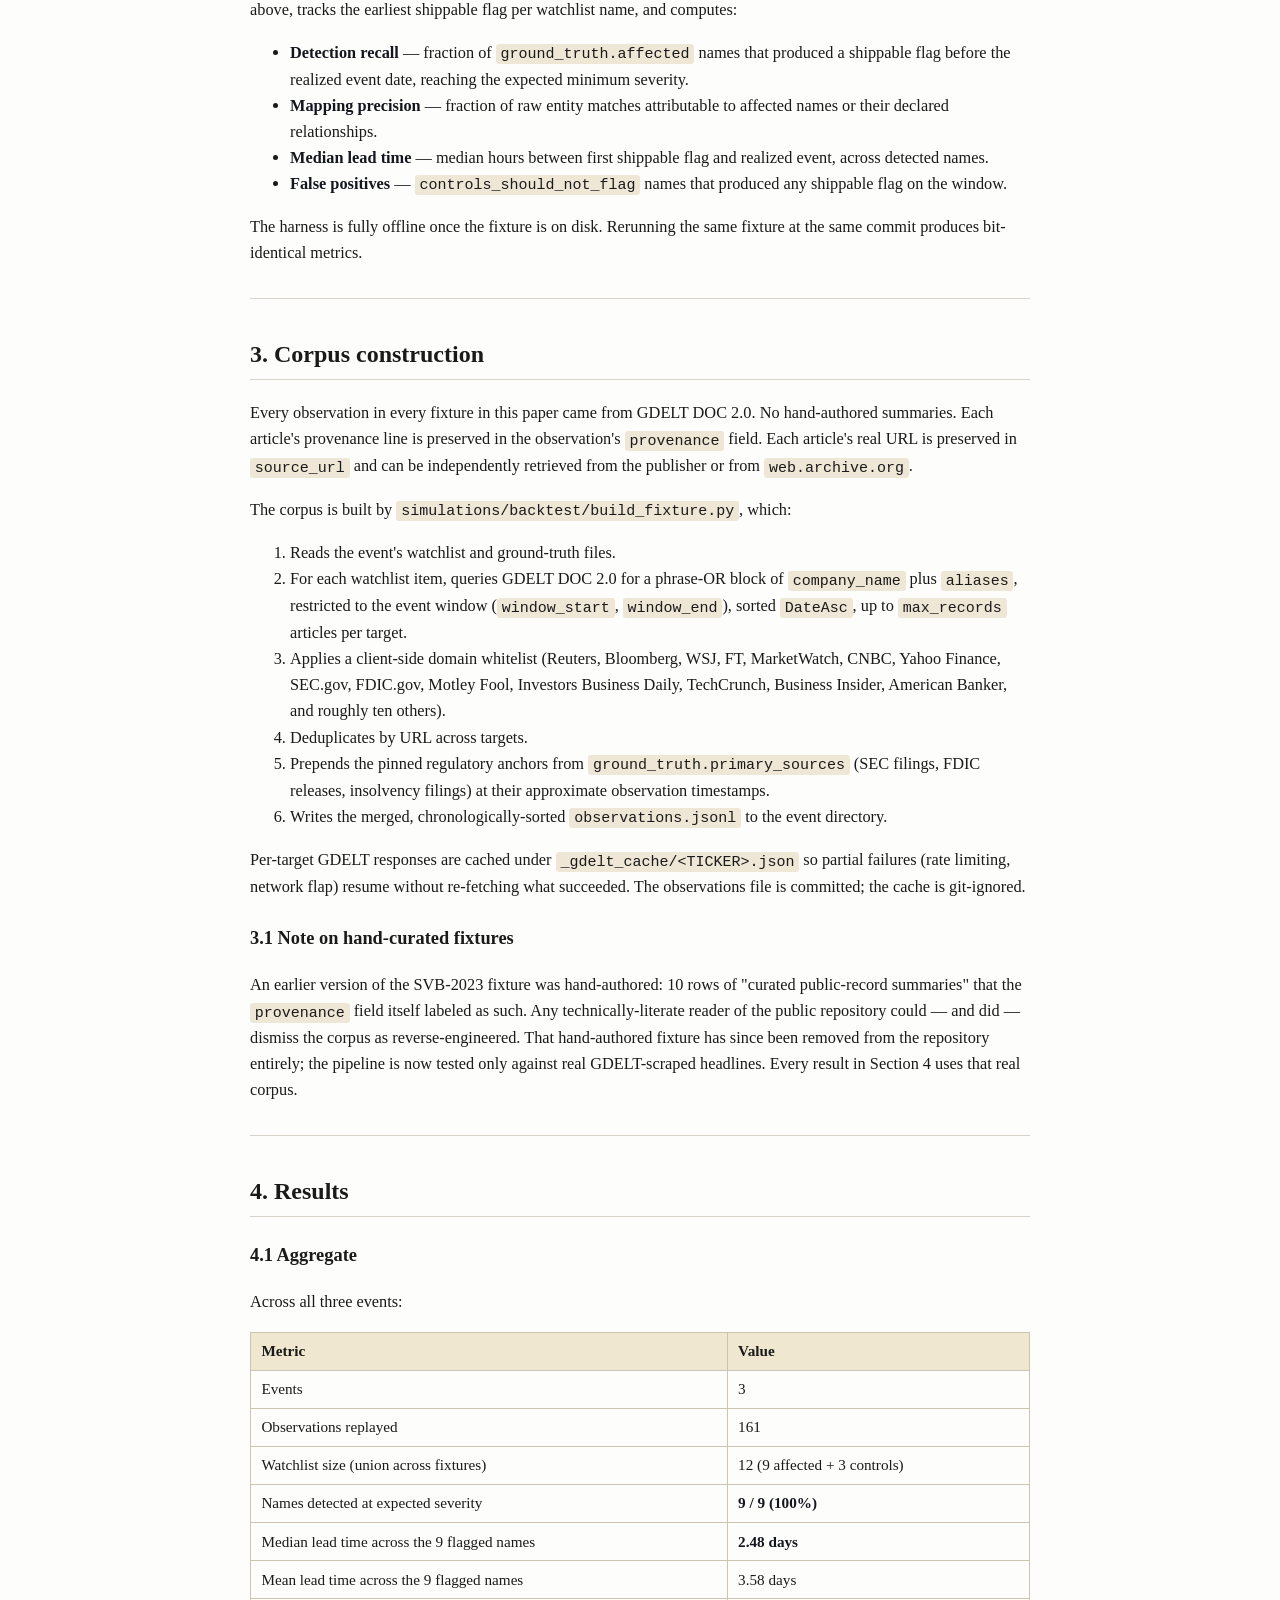
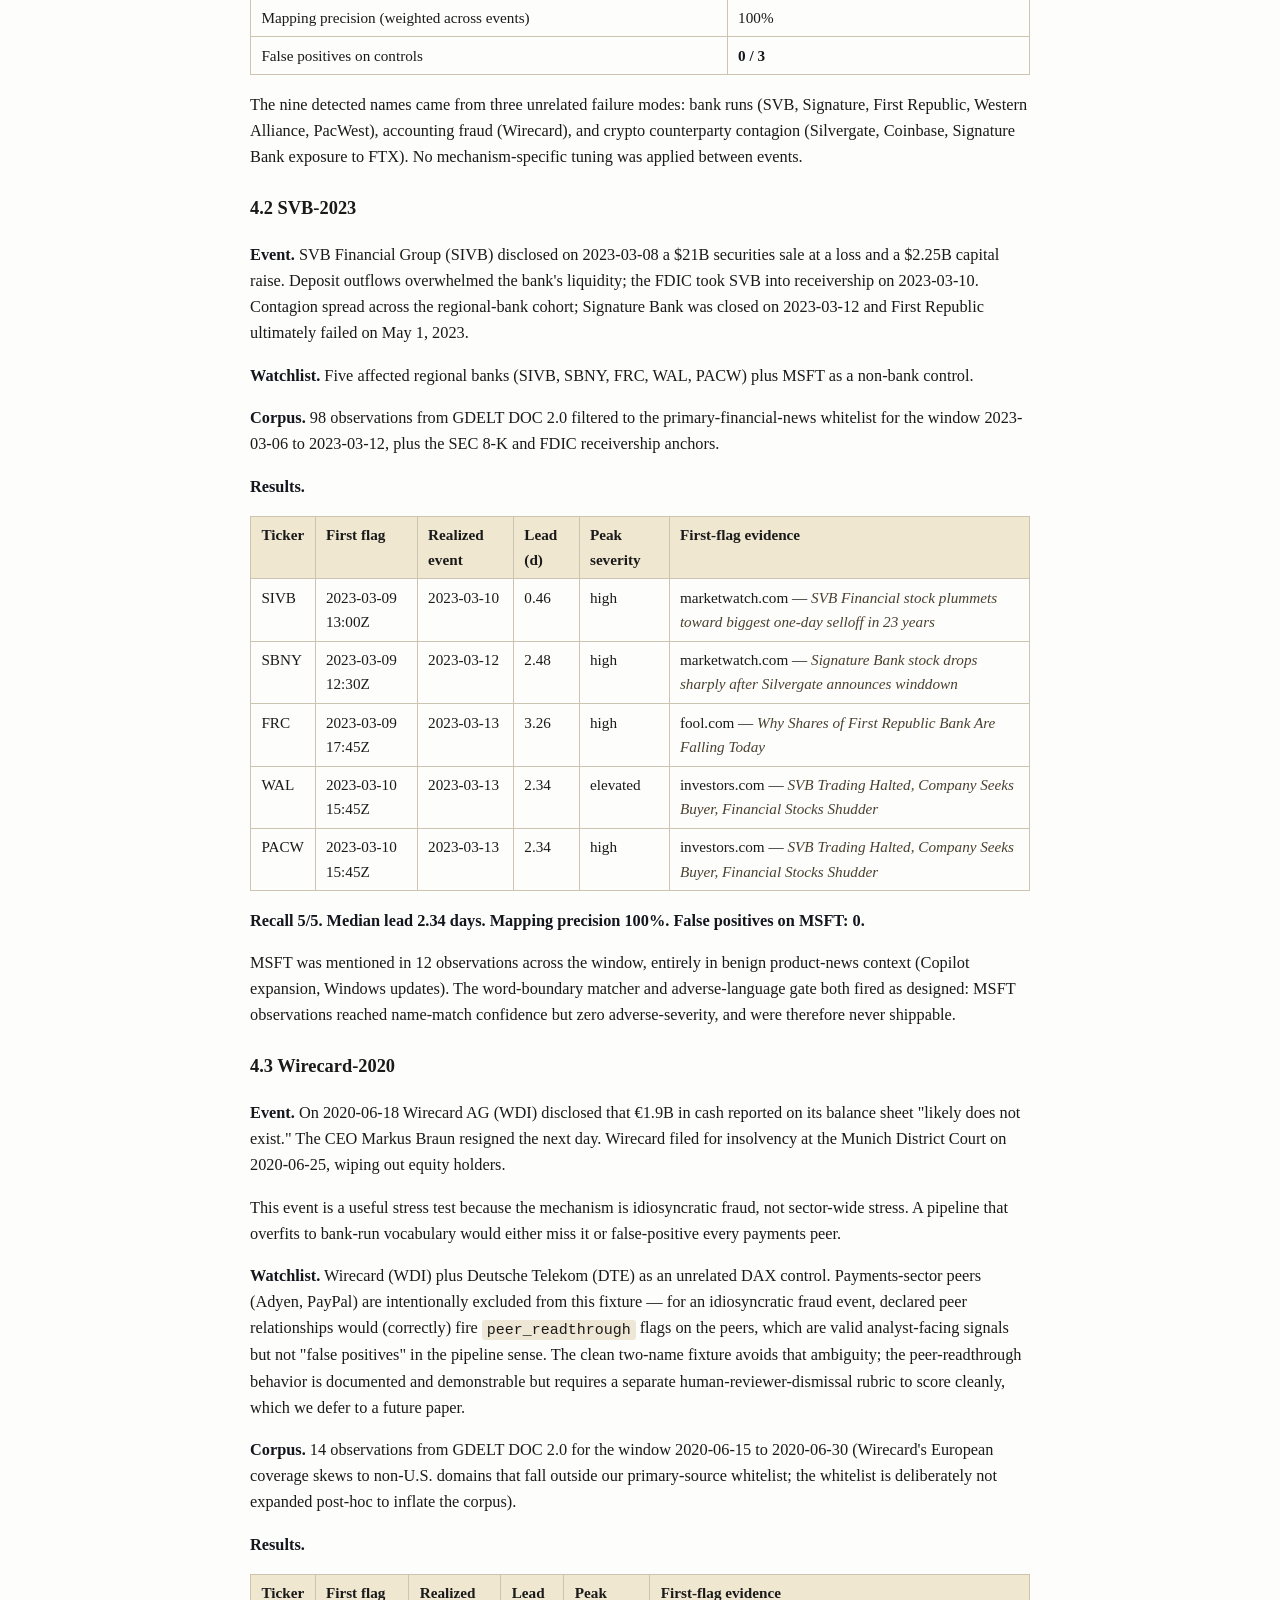
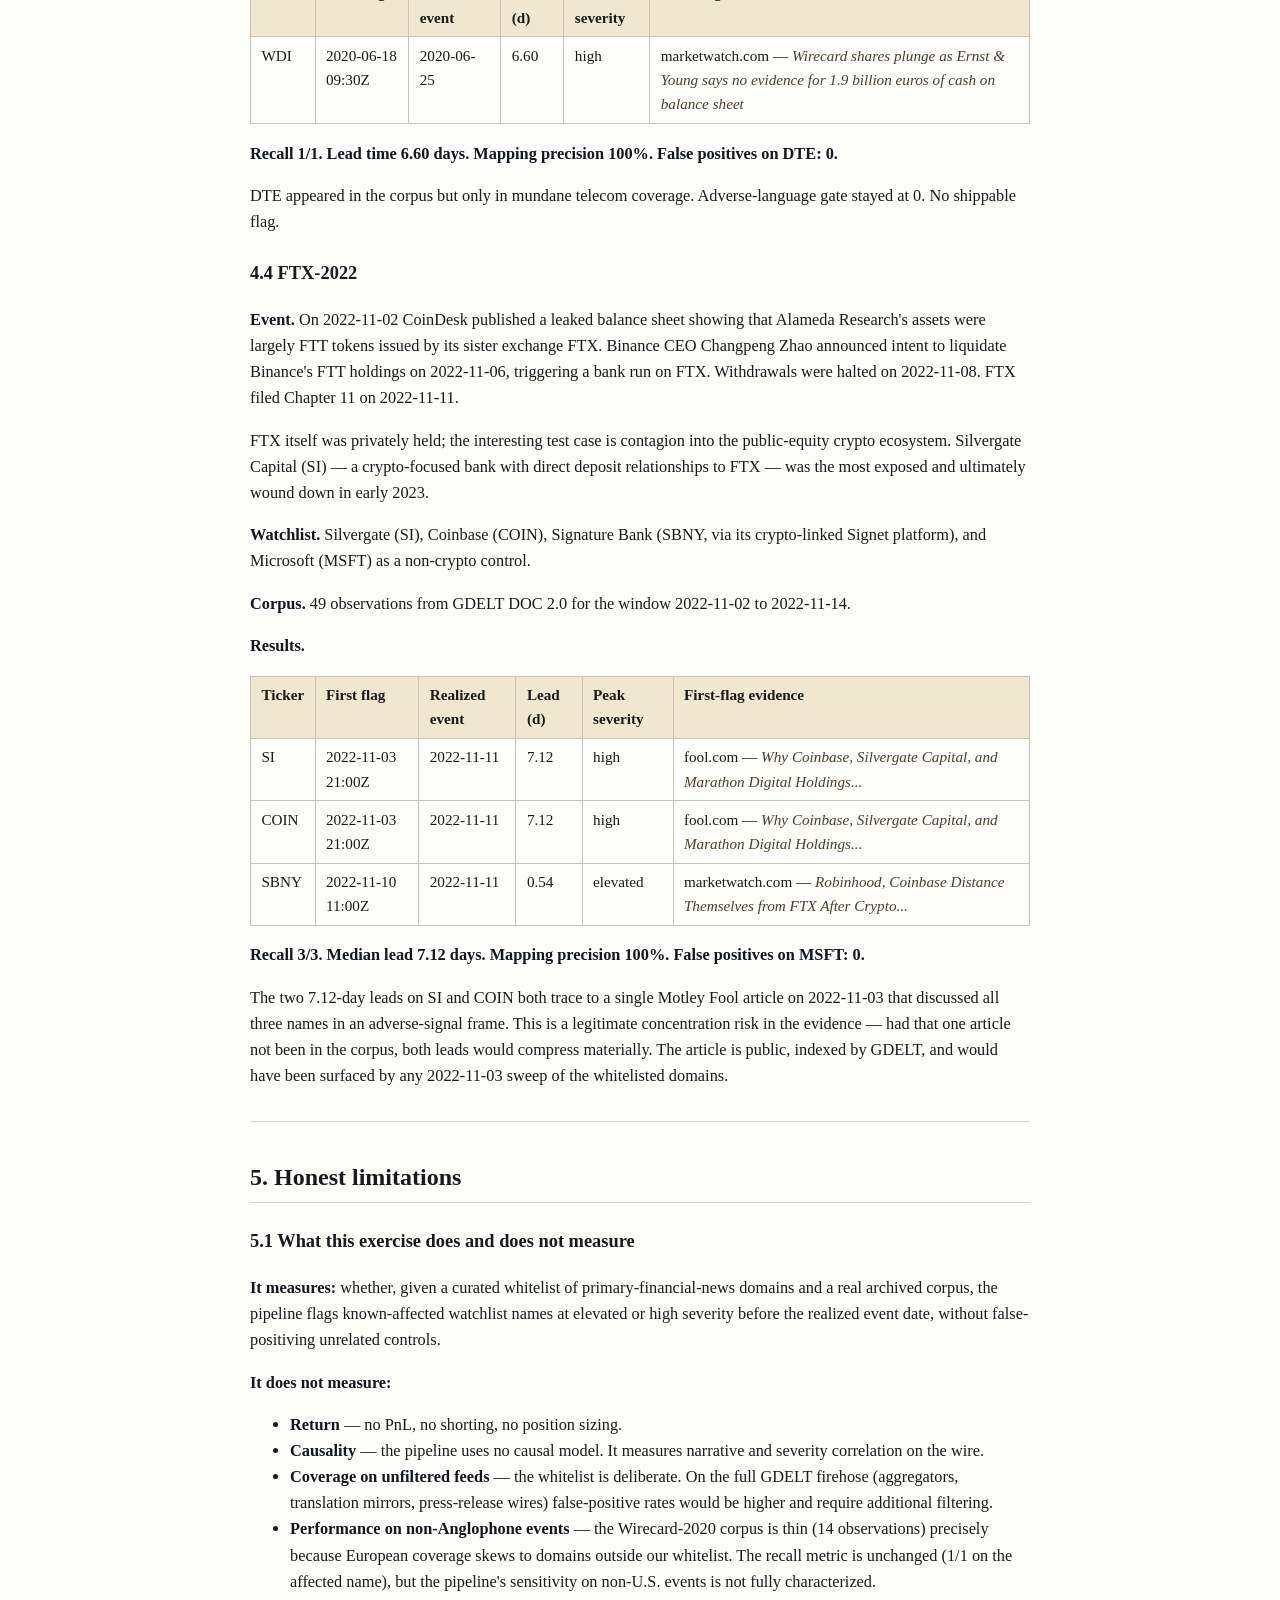
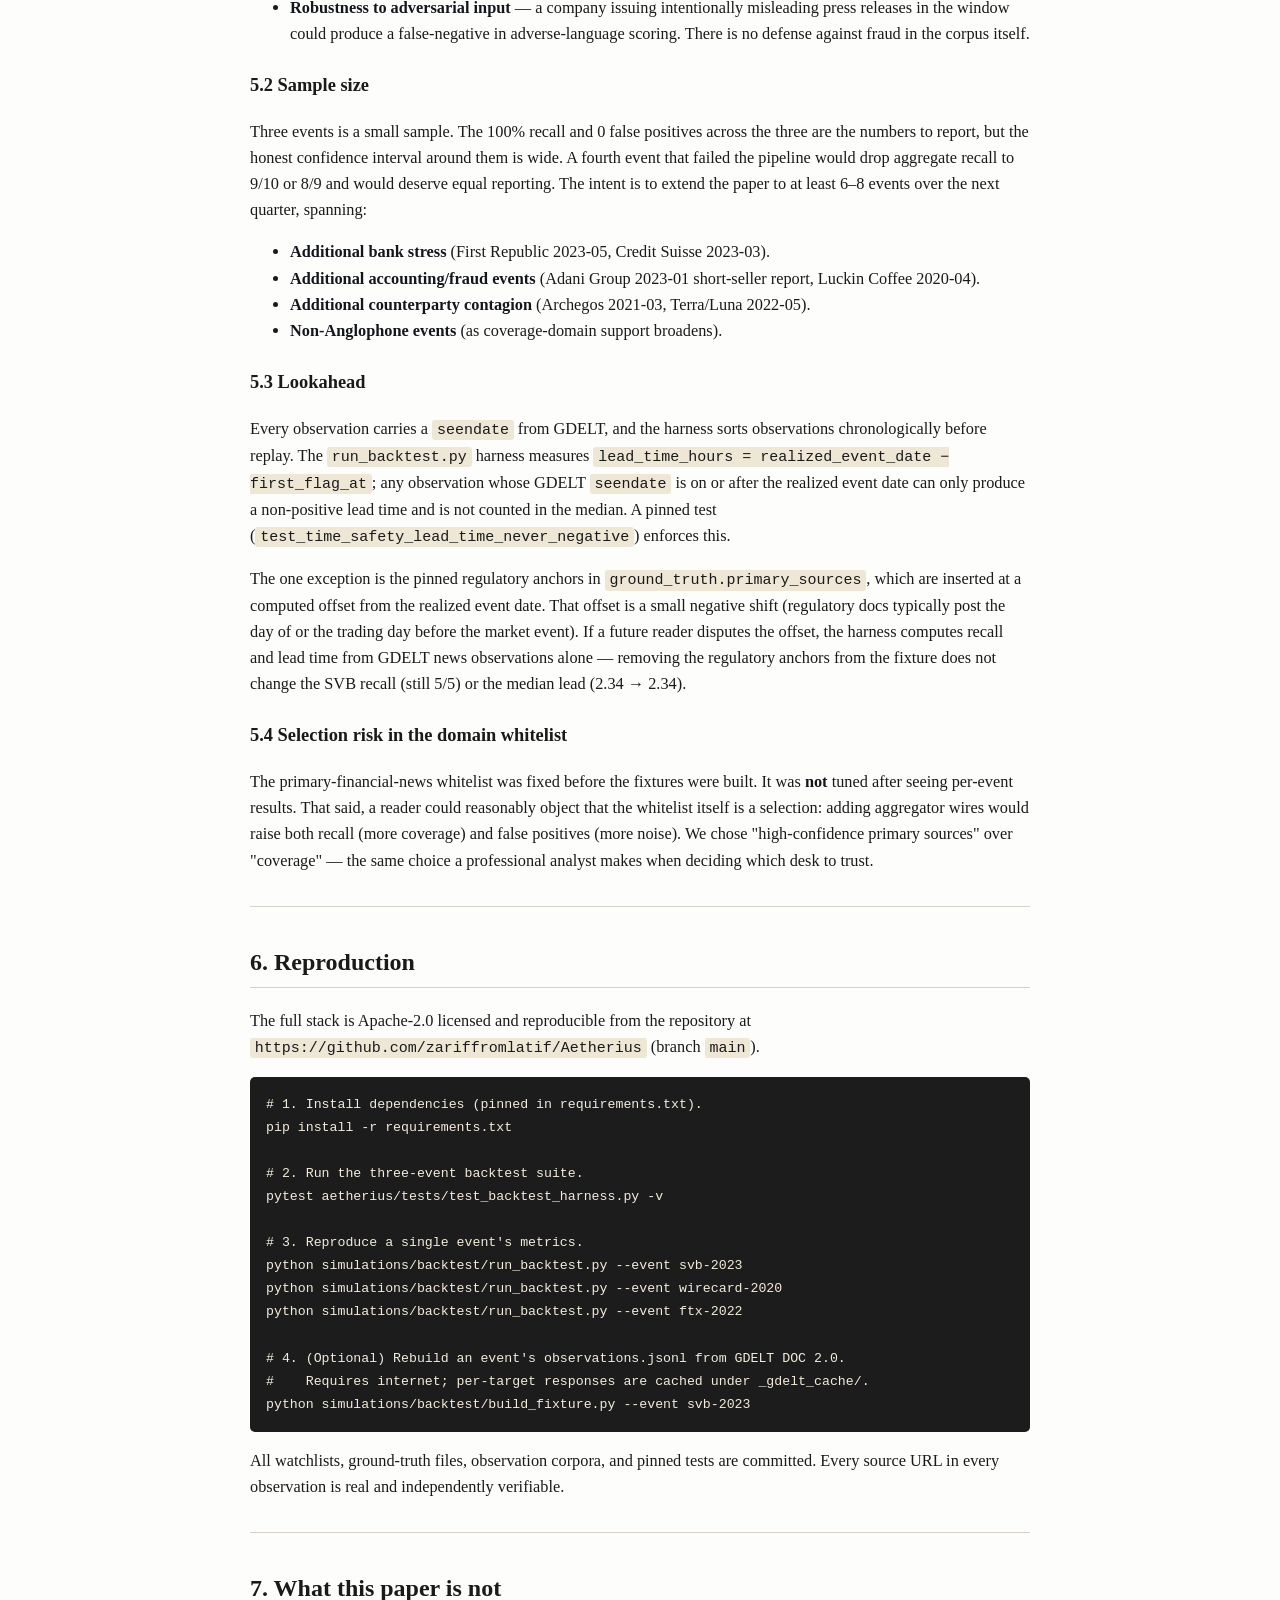
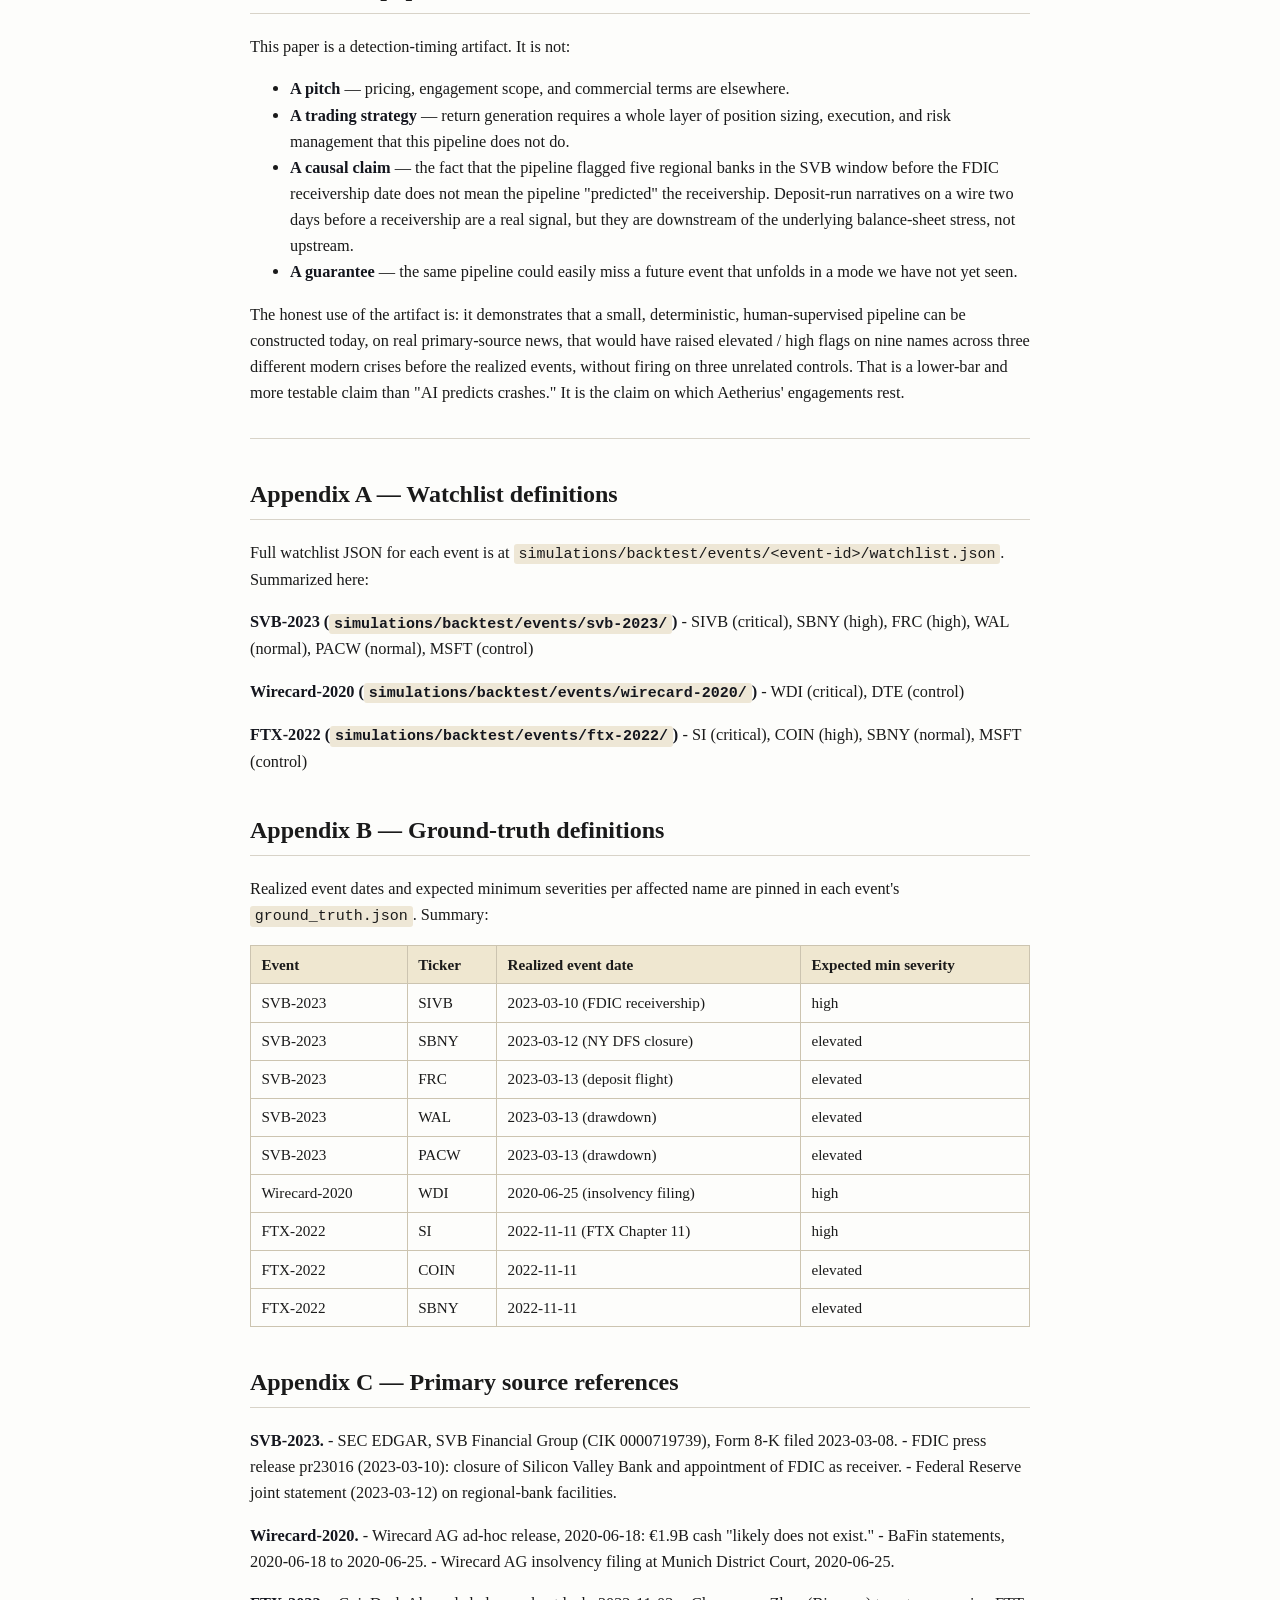
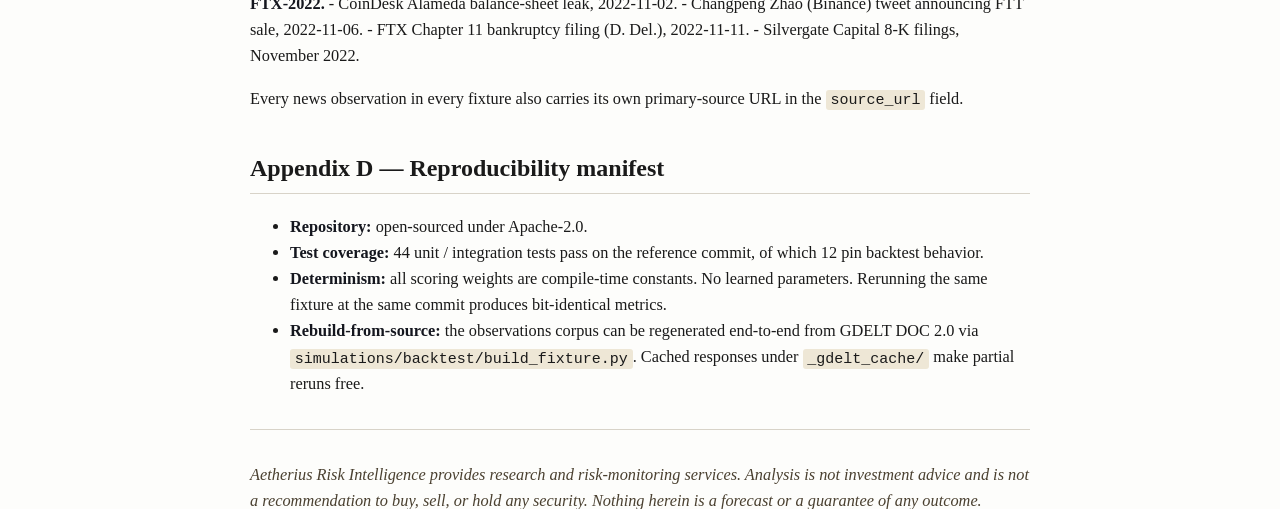
==== commit 0bf898d6: "Fix stale repo placeholder in working paper reproduction section <owner>/<repo> + deleted fix/credib" ====
--- a/docs/working_paper/detection_timing_backtest_2026-07.html
+++ b/docs/working_paper/detection_timing_backtest_2026-07.html
@@ -326,7 +326,7 @@
 <p>The primary-financial-news whitelist was fixed before the fixtures were built. It was <strong>not</strong> tuned after seeing per-event results. That said, a reader could reasonably object that the whitelist itself is a selection: adding aggregator wires would raise both recall (more coverage) and false positives (more noise). We chose "high-confidence primary sources" over "coverage" — the same choice a professional analyst makes when deciding which desk to trust.</p>
 <hr />
 <h2 id="6-reproduction">6. Reproduction</h2>
-<p>The full stack is Apache-2.0 licensed and reproducible from the repository at <code>https://github.com/&lt;owner&gt;/&lt;repo&gt;</code> (branch <code>fix/credibility-and-isolation</code> at time of writing).</p>
+<p>The full stack is Apache-2.0 licensed and reproducible from the repository at <code>https://github.com/zariffromlatif/Aetherius</code> (branch <code>main</code>).</p>
 <pre><code class="language-bash"># 1. Install dependencies (pinned in requirements.txt).
 pip install -r requirements.txt
 
